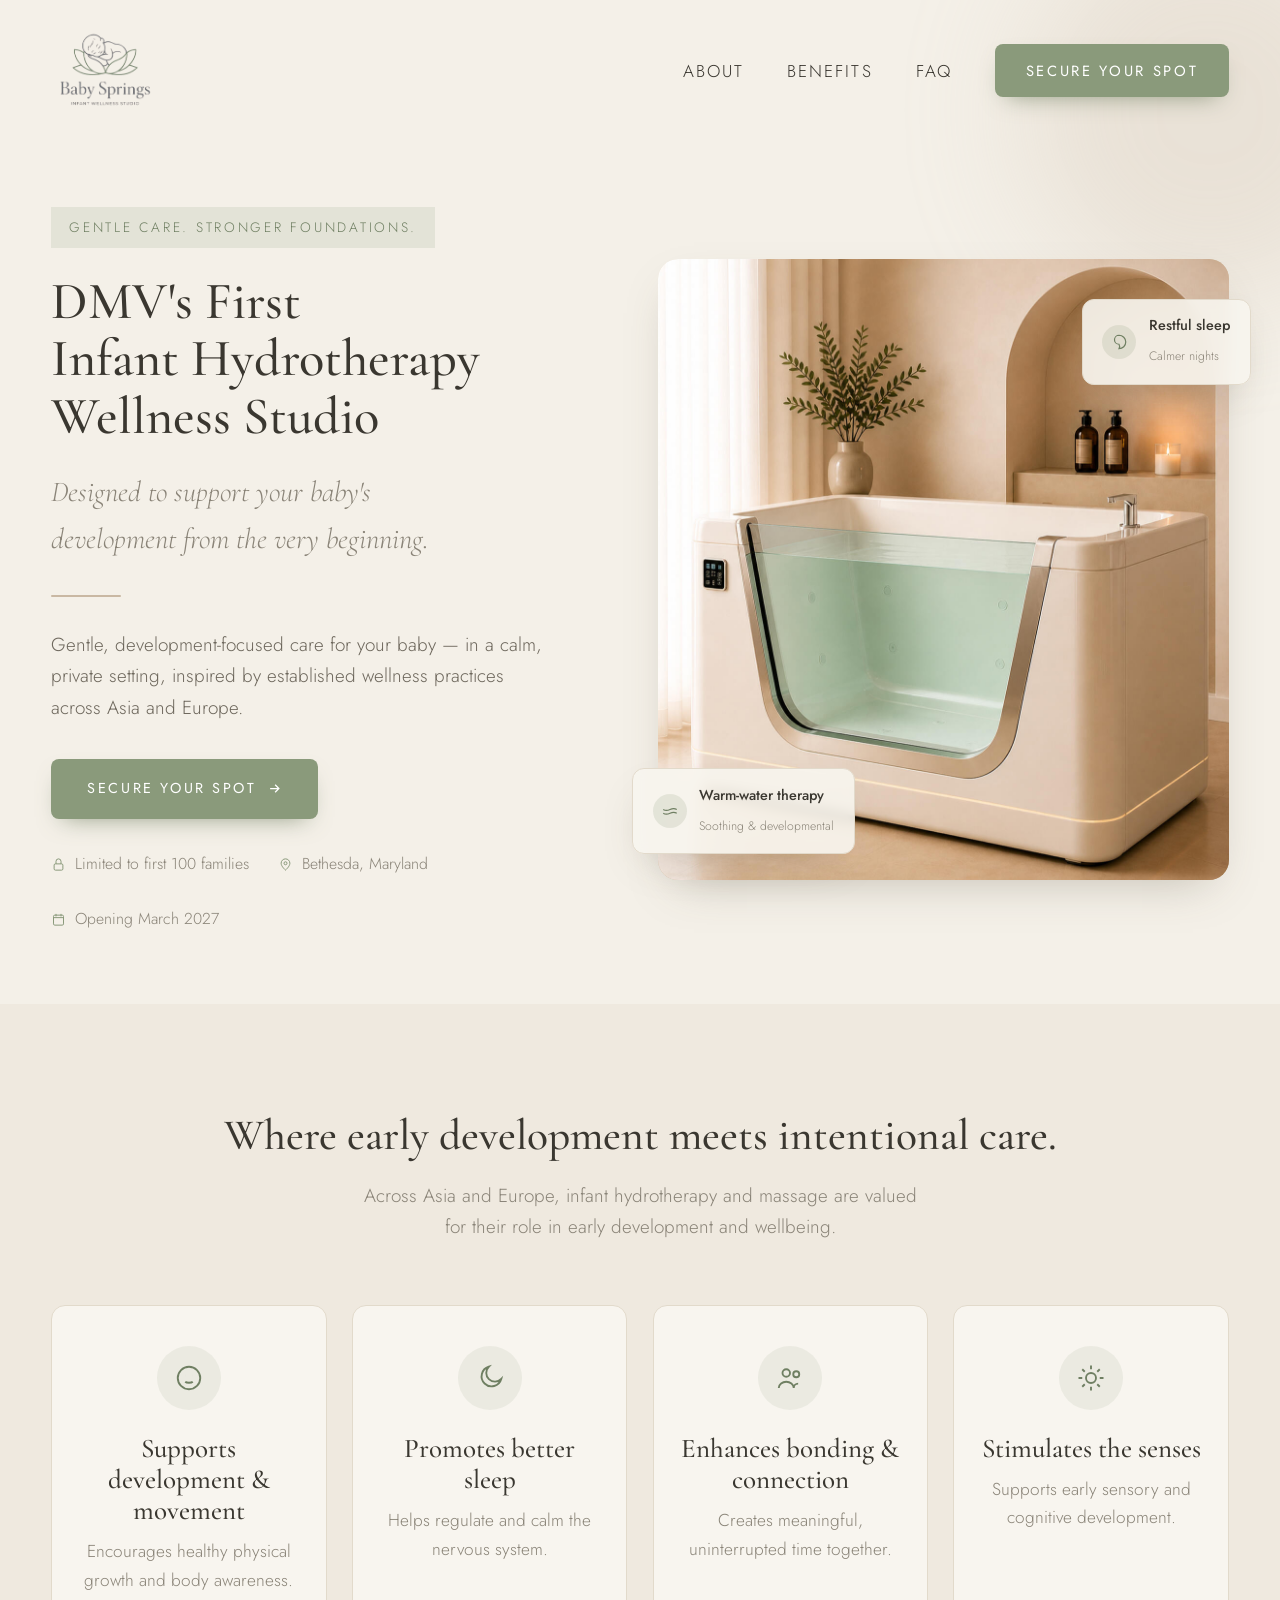
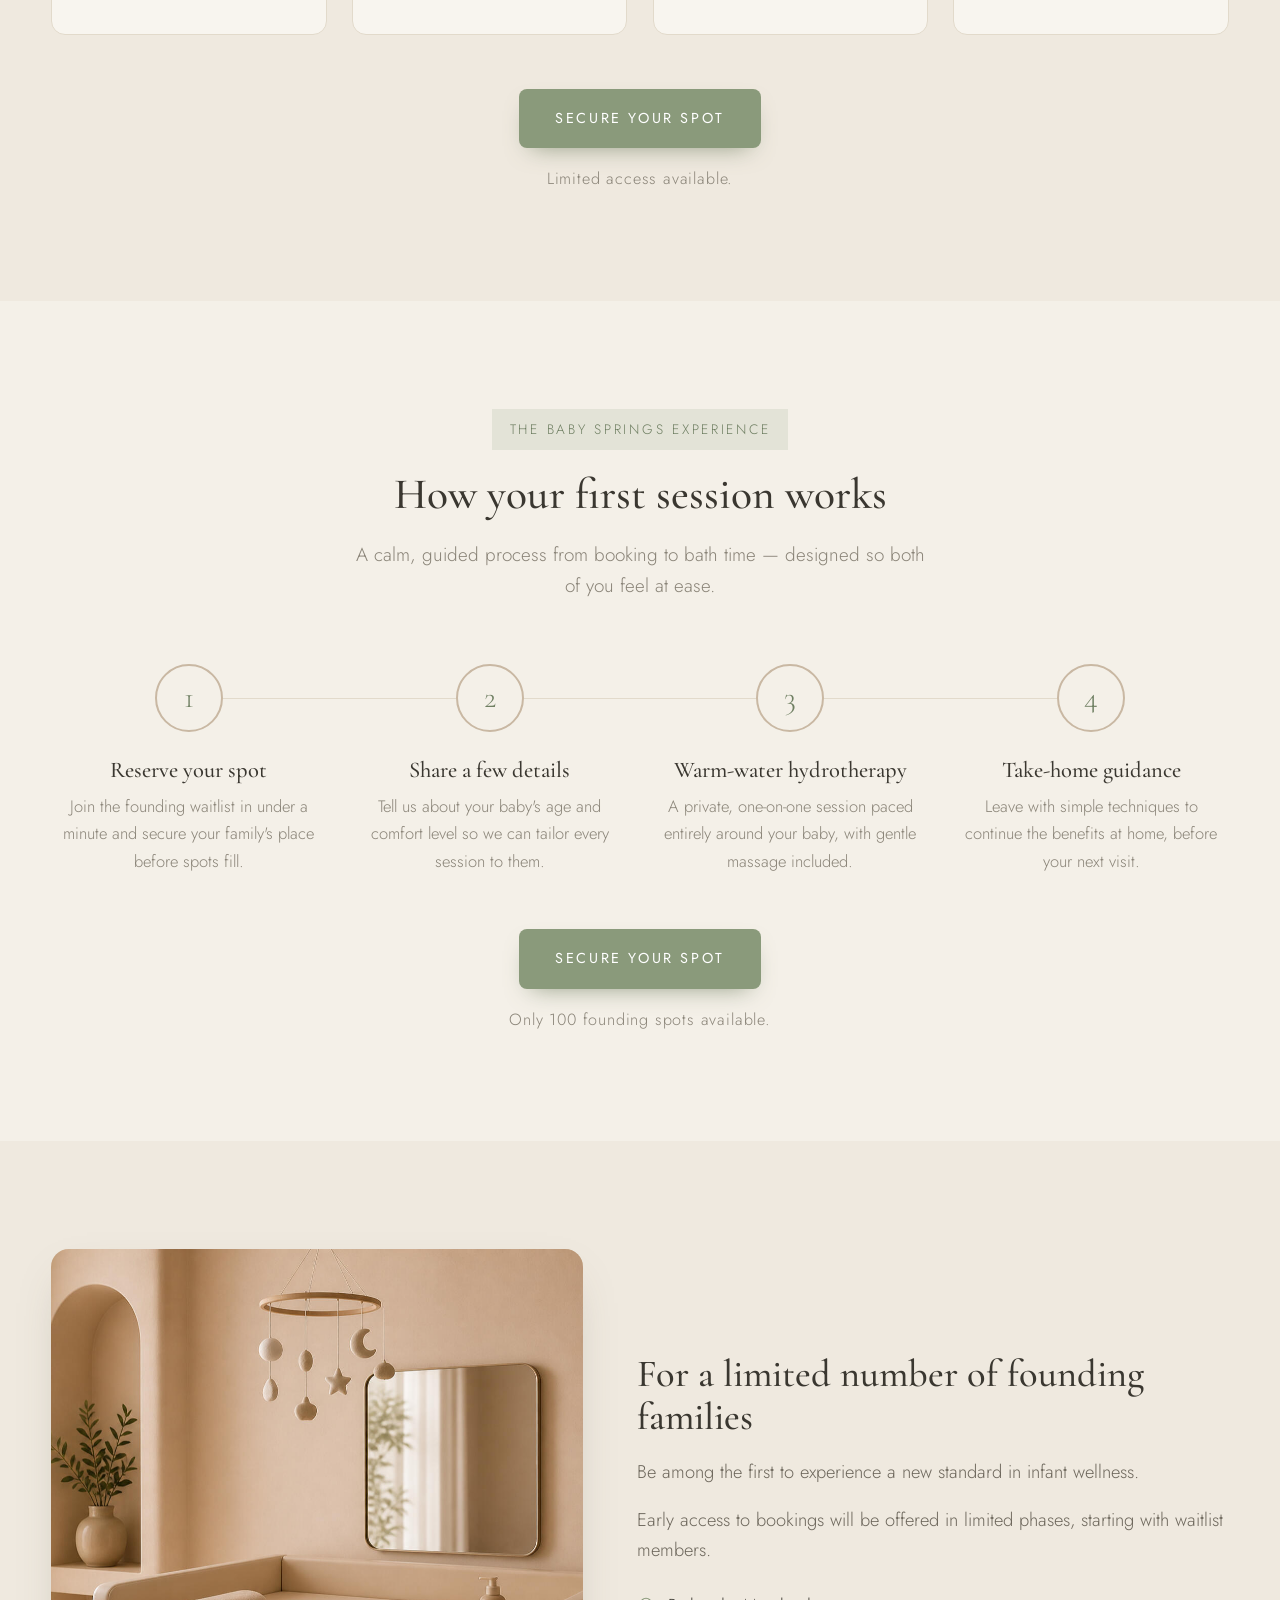
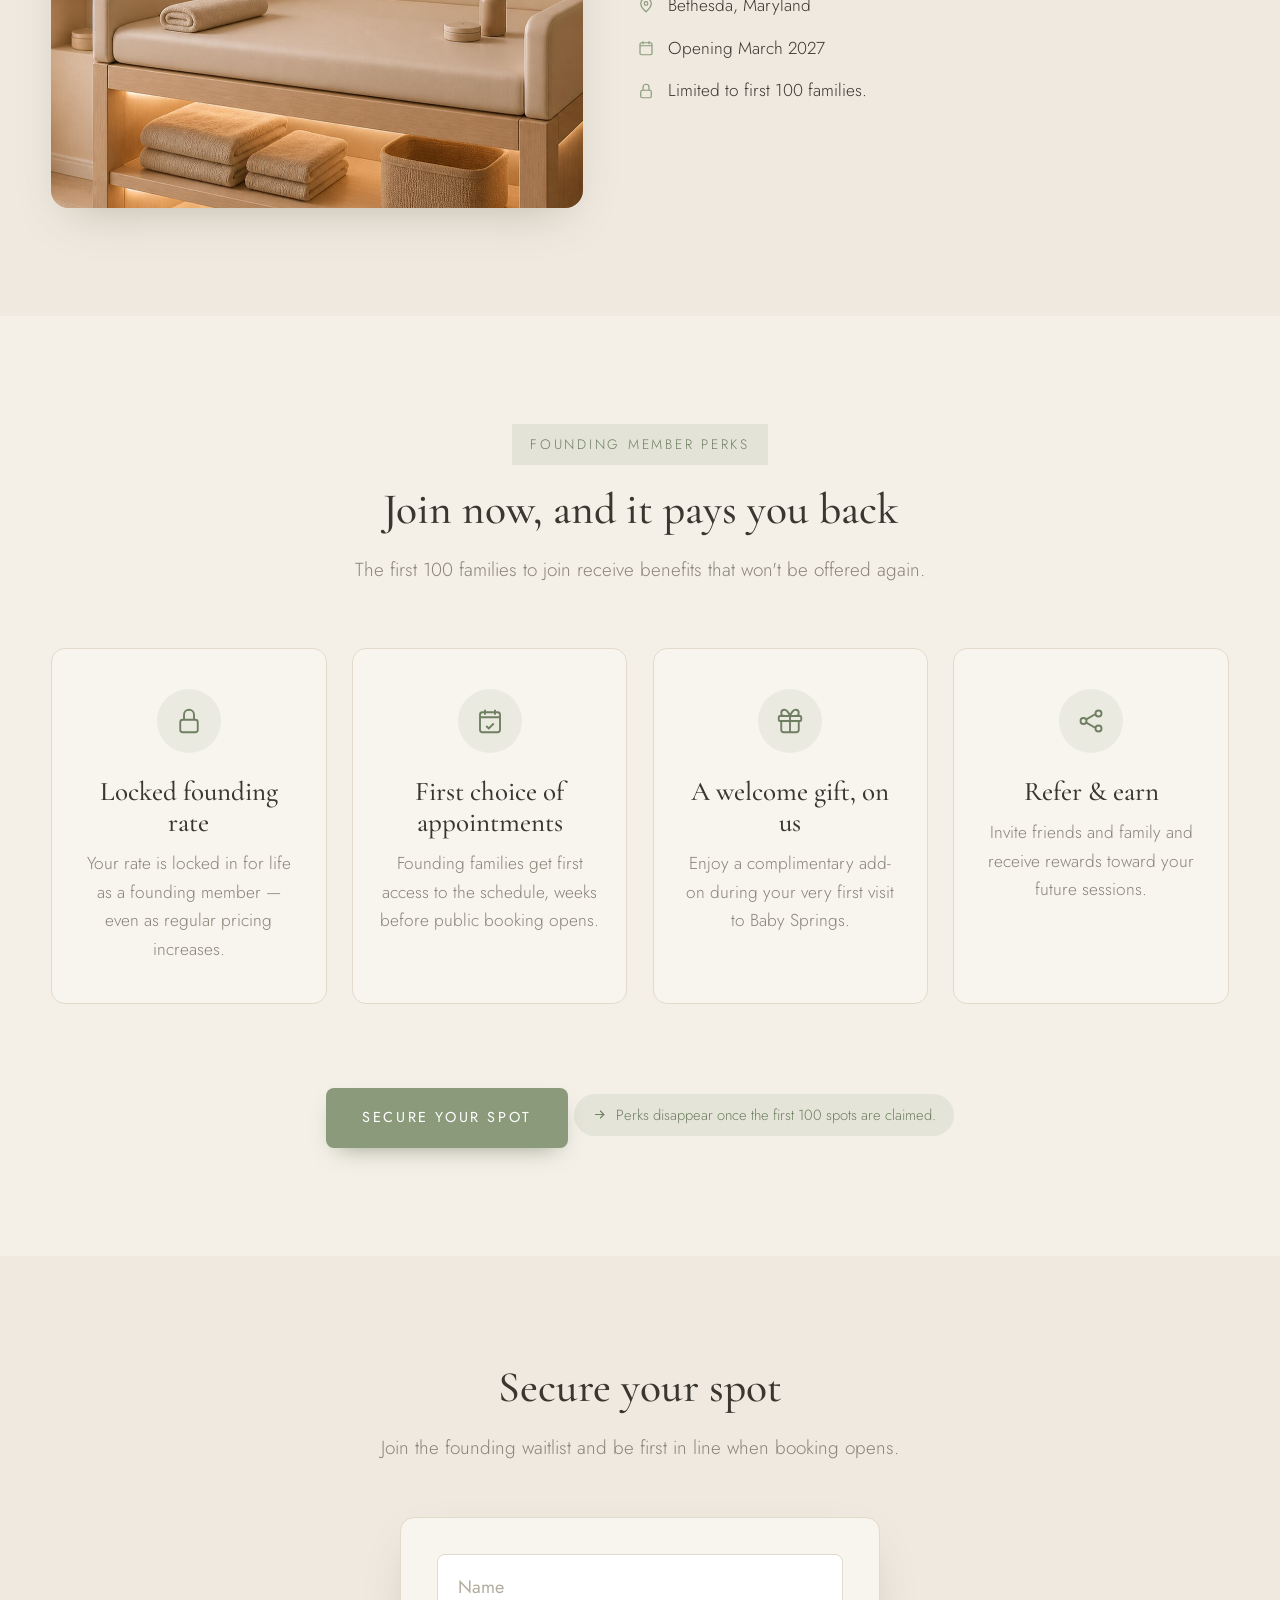
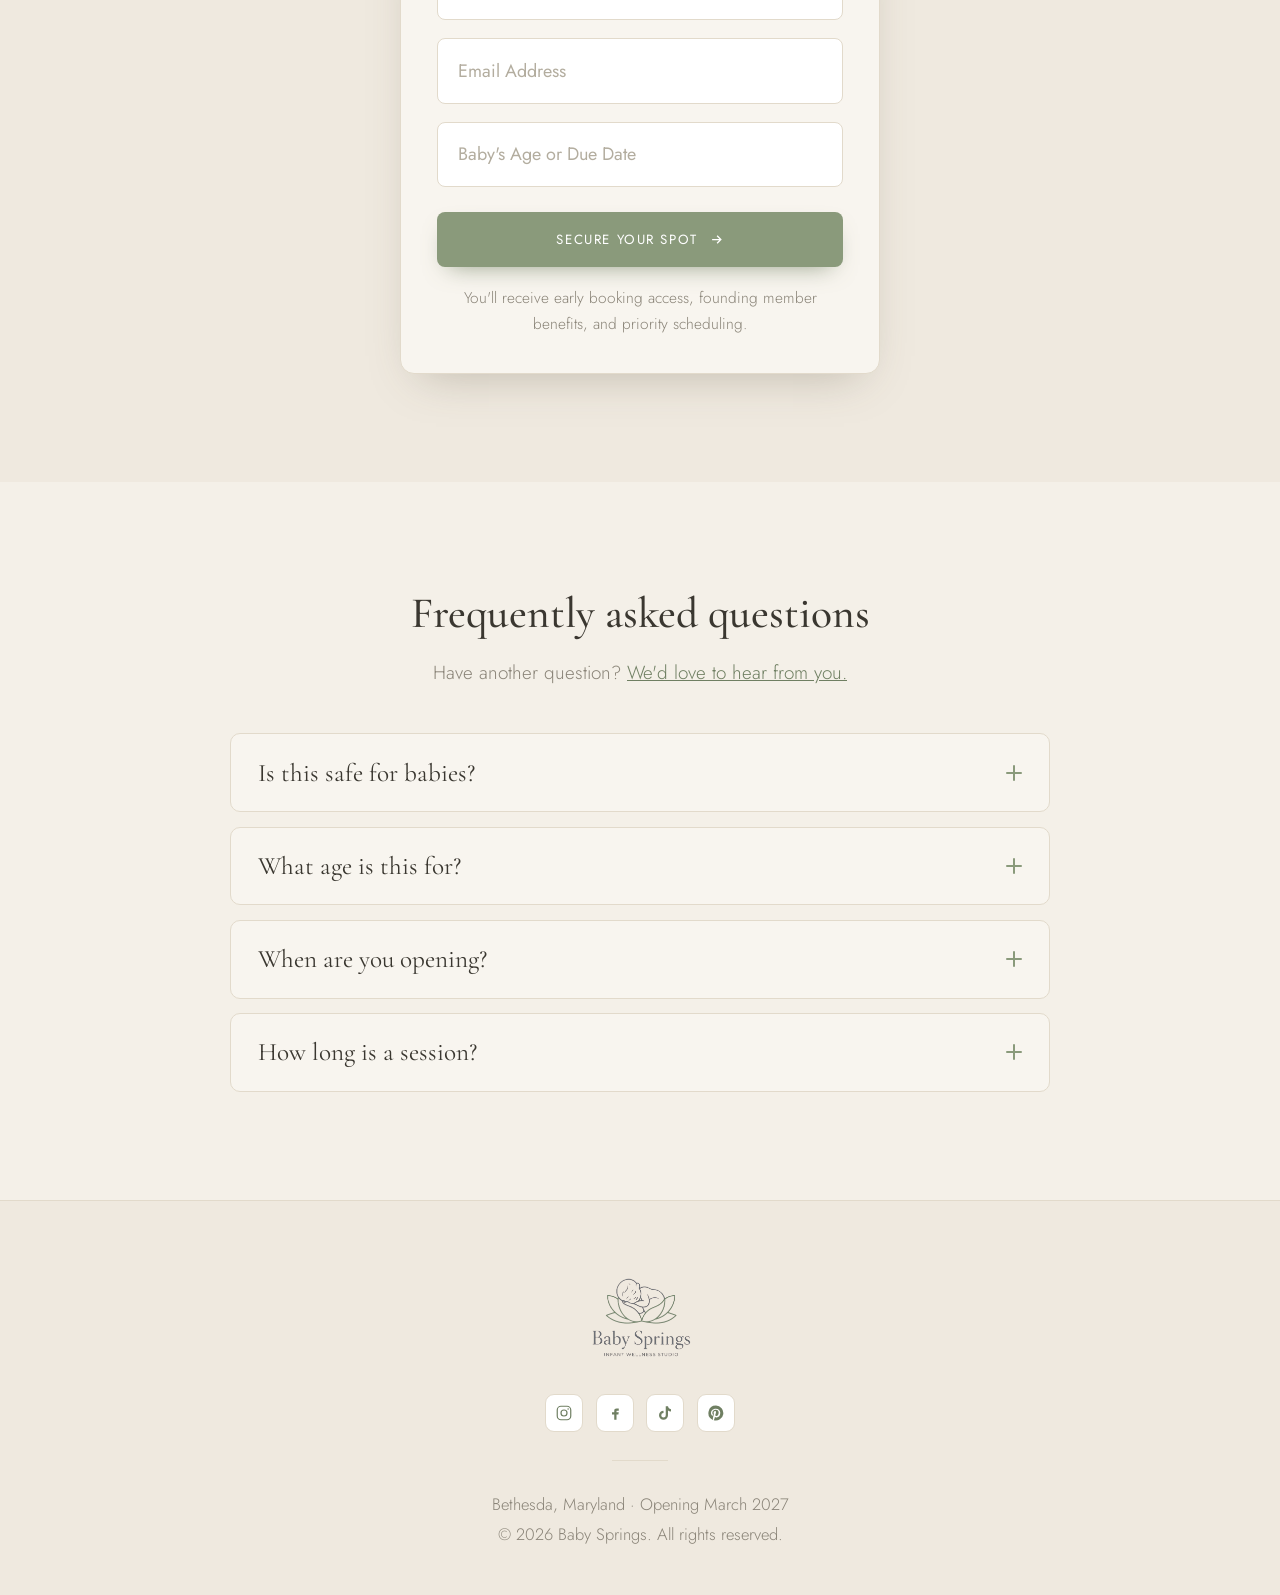
==== index.html @ 214f96bc "Fix mobile hero cards covering the image, shrink heading and sticky nav - Below 900px, the "Warm-wat" ====
<!DOCTYPE html>
<html lang="en">
<head>
  <meta charset="UTF-8" />
  <meta name="viewport" content="width=device-width, initial-scale=1.0" />
  <title>Baby Springs — DMV's First Infant Hydrotherapy Wellness Studio</title>
  <meta name="description" content="Gentle, development-focused care for your baby in a calm, private setting. Infant hydrotherapy & massage in Bethesda, Maryland. Limited to the first 100 families." />

  <link rel="preconnect" href="https://fonts.googleapis.com" />
  <link rel="preconnect" href="https://fonts.gstatic.com" crossorigin />
  <link href="https://fonts.googleapis.com/css2?family=Cormorant+Garamond:ital,wght@0,400;0,500;0,600;1,400;1,500&family=Jost:wght@300;400;500&display=swap" rel="stylesheet" />

  <style>
    :root {
      --cream: #f4f0e8;
      --cream-2: #efe9df;
      --card: #f8f5ef;
      --sage: #8a9a7b;
      --sage-dark: #6f7f62;
      --taupe: #c9b8a3;
      --ink: #3a3730;
      --muted: #8a8478;
      --line: #e2dacb;
      --radius: 14px;
      --shadow: 0 18px 45px -20px rgba(90, 80, 60, .35);
      --ease: cubic-bezier(.22, .61, .36, 1);
    }

    * { margin: 0; padding: 0; box-sizing: border-box; }
    html { scroll-behavior: smooth; font-size: 18px; overflow-x: hidden; width: 100%; }
    body {
      font-family: 'Jost', sans-serif;
      background: var(--cream);
      color: var(--ink);
      line-height: 1.65;
      overflow-x: hidden;
      font-weight: 300;
      font-size: 1.05rem;
    }
    h1, h2, h3, .serif { font-family: 'Cormorant Garamond', serif; font-weight: 500; }
    a { color: inherit; text-decoration: none; }
    img { max-width: 100%; display: block; }
    .wrap { width: min(1180px, 92%); margin: 0 auto; }

    /* ---------- Buttons ---------- */
    .btn {
      display: inline-flex; align-items: center; justify-content: center; gap: .6rem;
      background: var(--sage); color: #fff;
      padding: 1rem 2rem; border: none; border-radius: 8px;
      font-family: 'Jost', sans-serif; font-size: .8rem; font-weight: 400;
      letter-spacing: .18em; text-transform: uppercase; cursor: pointer;
      position: relative; overflow: hidden; isolation: isolate;
      transition: transform .5s var(--ease), box-shadow .5s var(--ease);
      box-shadow: 0 10px 25px -12px rgba(112, 127, 98, .8);
    }
    .btn::after {
      content: ""; position: absolute; inset: 0; z-index: -1;
      background: var(--sage-dark);
      transform: translateY(101%); transition: transform .45s var(--ease);
    }
    .btn:hover { transform: translateY(-3px); box-shadow: 0 20px 35px -14px rgba(112, 127, 98, .9); }
    .btn:hover::after { transform: translateY(0); }
    .btn.ghost { background: transparent; color: var(--sage-dark); box-shadow: none; padding: .6rem 1.4rem; }
    .btn.ghost::after { background: var(--sage); }
    .btn.ghost:hover { color: #fff; }

    /* ---------- Nav ---------- */
    header {
      position: fixed; top: 0; left: 0; right: 0; z-index: 100;
      transition: background .4s var(--ease), box-shadow .4s var(--ease), padding .4s var(--ease);
      padding: 1.6rem 0;
    }
    header.scrolled {
      background: rgba(244, 240, 232, .88);
      backdrop-filter: blur(12px);
      box-shadow: 0 1px 0 var(--line);
      padding: .55rem 0;
    }
    .nav { display: flex; align-items: center; justify-content: space-between; }
    .brand { display: flex; align-items: center; gap: .7rem; }
    .logo-nav { height: 84px; width: auto; transition: transform .4s var(--ease), height .4s var(--ease); }
    header.scrolled .logo-nav { height: 52px; }
    .brand:hover .logo-nav { transform: scale(1.04); }
    .logo-foot { height: 150px; width: auto; margin: 0 auto .8rem; }
    .nav-links { display: flex; align-items: center; gap: 2.4rem; }
    .nav-links a.link { font-size: .95rem; letter-spacing: .12em; text-transform: uppercase; color: var(--ink); position: relative; }
    .nav-links a.link::after {
      content: ""; position: absolute; left: 0; bottom: -6px; height: 1px; width: 0; background: var(--sage);
      transition: width .35s var(--ease);
    }
    .nav-links a.link:hover::after { width: 100%; }
    .nav-links .btn { padding: .8rem 1.7rem; font-size: .82rem; }
    .menu-btn { display: none; background: none; border: none; cursor: pointer; }

    /* ---------- Hero ---------- */
    .hero { padding: 11.5rem 0 4rem; position: relative; overflow: hidden; }
    .hero-grid { display: grid; grid-template-columns: 1fr 1.05fr; gap: 3.5rem; align-items: center; }
    .eyebrow {
      display: inline-block; background: rgba(138, 154, 123, .16); color: var(--sage-dark);
      padding: .5rem 1rem; font-size: .76rem; letter-spacing: .2em; text-transform: uppercase;
    }
    .hero h1 { font-size: clamp(2.2rem, 4.1vw, 3.5rem); line-height: 1.1; margin: 1.4rem 0 1.2rem; }
    .lede-italic { font-family: 'Cormorant Garamond', serif; font-style: italic; font-size: 1.6rem; color: var(--muted); max-width: 30ch; }
    .rule { width: 70px; height: 2px; background: var(--taupe); margin: 1.8rem 0; border-radius: 2px; }
    .hero p.body { max-width: 46ch; color: #6d675c; margin-bottom: 2rem; font-size: 1.05rem; }
    .badges { display: flex; flex-wrap: wrap; gap: 1.6rem; margin-top: 1.8rem; color: var(--muted); font-size: .88rem; }
    .badges span { display: inline-flex; align-items: center; gap: .5rem; }
    .badges svg { width: 15px; height: 15px; color: var(--sage); }

    .hero-media { position: relative; }
    .hero-media .frame {
      border-radius: 20px; overflow: hidden; box-shadow: var(--shadow);
      aspect-ratio: 1202/1308;
      background: linear-gradient(150deg, #e8ddc9 0%, #d8c7ac 45%, #c2a98a 100%);
    }
    .hero-media img { width: 100%; height: 100%; object-fit: cover; transform: scale(1.02); color: transparent; font-size: 0; }
    .float-card {
      position: absolute; background: rgba(248, 245, 239, .9); backdrop-filter: blur(6px);
      border: 1px solid var(--line); border-radius: 12px; padding: .8rem 1.1rem;
      box-shadow: var(--shadow); display: flex; align-items: center; gap: .7rem;
      animation: float 5s ease-in-out infinite;
    }
    .float-card .dot { width: 34px; height: 34px; border-radius: 50%; background: rgba(138,154,123,.18); display: grid; place-items: center; }
    .float-card .dot svg { width: 18px; height: 18px; color: var(--sage-dark); }
    .float-card b { font-family: 'Jost'; font-weight: 500; font-size: .8rem; display: block; }
    .float-card small { color: var(--muted); font-size: .68rem; }
    .fc-1 { bottom: 26px; left: -26px; animation-delay: .2s; }
    .fc-2 { top: 40px; right: -22px; animation-delay: 1.4s; }
    @keyframes float { 0%,100% { transform: translateY(0); } 50% { transform: translateY(-12px); } }

    /* decorative blobs */
    .blob { position: absolute; border-radius: 50%; filter: blur(60px); opacity: .5; z-index: -1; }
    .blob.b1 { width: 380px; height: 380px; background: rgba(201,184,163,.5); top: -80px; right: -120px; }
    .blob.b2 { width: 320px; height: 320px; background: rgba(138,154,123,.28); bottom: -120px; left: -120px; }

    /* ---------- Section shell ---------- */
    section { position: relative; }
    #benefits { overflow: hidden; }
    .band { background: var(--cream-2); }
    .sec-pad { padding: 6rem 0; }
    .center { text-align: center; }
    .sec-title { font-size: clamp(1.9rem, 3.4vw, 2.9rem); line-height: 1.1; }
    .sec-sub { color: var(--muted); max-width: 52ch; margin: 1.1rem auto 0; }

    /* ---------- Benefits ---------- */
    .cards { display: grid; grid-template-columns: repeat(4, 1fr); gap: 1.4rem; margin-top: 3.5rem; }
    .card {
      background: var(--card); border: 1px solid var(--line); border-radius: var(--radius);
      padding: 2.2rem 1.5rem; text-align: center;
      transition: transform .5s var(--ease), box-shadow .5s var(--ease), border-color .5s var(--ease);
    }
    .card:hover { transform: translateY(-10px); box-shadow: var(--shadow); border-color: var(--taupe); }
    .card .ic {
      width: 64px; height: 64px; margin: 0 auto 1.3rem; border-radius: 50%;
      display: grid; place-items: center; background: rgba(138,154,123,.12);
      transition: background .5s var(--ease), transform .5s var(--ease);
    }
    .card:hover .ic { background: var(--sage); transform: rotate(-8deg) scale(1.05); }
    .card .ic svg { width: 30px; height: 30px; color: var(--sage-dark); transition: color .5s var(--ease); }
    .card:hover .ic svg { color: #fff; }
    .card h3 { font-size: 1.5rem; margin-bottom: .6rem; line-height: 1.15; }
    .card p { font-size: .96rem; color: var(--muted); }
    .cta-inline { text-align: center; margin-top: 3rem; }
    .cta-inline small { display: block; margin-top: 1rem; color: var(--muted); font-size: .9rem; letter-spacing: .05em; }

    /* ---------- How It Works ---------- */
    .steps { display: grid; grid-template-columns: repeat(4, 1fr); gap: 1.4rem; margin-top: 3.5rem; position: relative; }
    .steps::before { content: ""; position: absolute; top: 34px; left: 12%; right: 12%; height: 1px; background: var(--line); z-index: 0; }
    .step { position: relative; z-index: 1; text-align: center; padding: 0 .6rem; }
    .step .num {
      width: 68px; height: 68px; margin: 0 auto 1.3rem; border-radius: 50%;
      background: var(--cream); border: 2px solid var(--taupe);
      display: grid; place-items: center; font-family: 'Cormorant Garamond', serif; font-size: 1.7rem; color: var(--sage-dark);
      transition: background .5s var(--ease), border-color .5s var(--ease), transform .5s var(--ease), color .5s var(--ease);
    }
    .step:hover .num { background: var(--sage); border-color: var(--sage); color: #fff; transform: scale(1.08) rotate(-4deg); }
    .step h3 { font-size: 1.25rem; margin-bottom: .5rem; line-height: 1.25; }
    .step p { font-size: .92rem; color: var(--muted); max-width: 26ch; margin: 0 auto; }

    /* ---------- Perks ---------- */
    .perk-note { display: inline-flex; align-items: center; gap: .5rem; background: rgba(138,154,123,.14); color: var(--sage-dark); padding: .5rem 1rem; border-radius: 999px; font-size: .82rem; margin-top: 2rem; }
    .perk-note svg { width: 15px; height: 15px; }

    /* ---------- Waitlist ---------- */
    .wl-grid { display: grid; grid-template-columns: .9fr 1fr; gap: 3rem; align-items: center; }
    .wl-media { border-radius: 18px; overflow: hidden; box-shadow: var(--shadow); aspect-ratio: 1/1.05;
      background: linear-gradient(150deg, #e8ddc9 0%, #d3c1a4 50%, #b89a78 100%); }
    .wl-media img { width: 100%; height: 100%; object-fit: cover; color: transparent; font-size: 0; }
    .wl-copy h2 { font-size: clamp(1.7rem, 3vw, 2.5rem); line-height: 1.12; margin-bottom: 1rem; }
    .wl-copy p { color: #6d675c; font-size: 1.02rem; margin-bottom: 1rem; }
    .facts { list-style: none; margin-top: 1.4rem; display: grid; gap: .8rem; }
    .facts li { display: flex; align-items: center; gap: .7rem; font-size: .96rem; color: var(--ink); }
    .facts svg { width: 18px; height: 18px; color: var(--sage); flex: none; }

    .wl-form-wrap { max-width: 480px; margin: 3rem auto 0; text-align: left; }
    form.wl-form { background: var(--card); border: 1px solid var(--line); border-radius: var(--radius); padding: 2rem; box-shadow: var(--shadow); }
    .field { position: relative; margin-bottom: 1rem; }
    .field input {
      width: 100%; padding: 1.05rem 1.1rem; border: 1px solid var(--line); border-radius: 8px;
      background: #fff; font-family: 'Jost'; font-size: 1rem; color: var(--ink);
      transition: border-color .3s, box-shadow .3s;
    }
    .field input::placeholder { color: #b3ad9f; }
    .field input:focus { outline: none; border-color: var(--sage); box-shadow: 0 0 0 3px rgba(138,154,123,.15); }
    form.wl-form .btn { width: 100%; margin-top: .4rem; font-size: .74rem; letter-spacing: .12em; padding: 1rem 1.2rem; }
    .form-note { font-size: .86rem; color: var(--muted); margin-top: 1rem; text-align: center; }
    .form-error { display: none; font-size: .86rem; color: #b3453a; margin-top: .9rem; text-align: center; }
    .form-error.show { display: block; animation: pop .4s var(--ease); }
    form.wl-form .btn:disabled { opacity: .7; cursor: not-allowed; transform: none; }
    form.wl-form .btn:disabled:hover { transform: none; }
    .success { display: none; text-align: center; padding: 1rem 0; }
    .success.show { display: block; animation: pop .5s var(--ease); }
    .success .check { width: 56px; height: 56px; margin: 0 auto 1rem; border-radius: 50%; background: var(--sage); display: grid; place-items: center; }
    .success .check svg { width: 28px; height: 28px; color: #fff; }
    .success h3 { font-size: 1.6rem; }
    @keyframes pop { from { transform: scale(.85); opacity: 0; } to { transform: scale(1); opacity: 1; } }

    /* ---------- FAQ ---------- */
    .faq-list { max-width: 820px; margin: 2.5rem auto 0; display: grid; gap: .8rem; }
    .faq {
      background: var(--card); border: 1px solid var(--line); border-radius: 10px; overflow: hidden;
      transition: border-color .3s, box-shadow .3s;
    }
    .faq.open { border-color: var(--taupe); box-shadow: var(--shadow); }
    .faq-q {
      width: 100%; text-align: left; background: none; border: none; cursor: pointer;
      padding: 1.3rem 1.5rem; display: flex; align-items: center; justify-content: space-between; gap: 1rem;
      font-family: 'Cormorant Garamond', serif; font-size: 1.4rem; color: var(--ink);
    }
    .faq-q .plus { position: relative; width: 16px; height: 16px; flex: none; }
    .faq-q .plus::before, .faq-q .plus::after {
      content: ""; position: absolute; background: var(--sage); border-radius: 2px;
      top: 50%; left: 50%; transform: translate(-50%, -50%);
      transition: transform .35s var(--ease);
    }
    .faq-q .plus::before { width: 16px; height: 2px; }
    .faq-q .plus::after { width: 2px; height: 16px; }
    .faq.open .plus::after { transform: translate(-50%, -50%) rotate(90deg); opacity: 0; }
    .faq-a { max-height: 0; overflow: hidden; transition: max-height .4s var(--ease); }
    .faq-a p { padding: 0 1.5rem 1.4rem; color: var(--muted); font-size: 1rem; }

    /* ---------- Footer ---------- */
    footer { background: var(--cream-2); border-top: 1px solid var(--line); padding: 4rem 0 2.5rem; }
    .foot { display: flex; flex-direction: column; align-items: center; text-align: center; gap: 1.6rem; }
    .foot .logo-foot { height: 92px; margin: 0; }
    .foot .meta { color: var(--muted); font-size: .92rem; line-height: 1.8; }
    .foot .divider { width: 56px; height: 1px; background: var(--line); }
    .socials { display: flex; gap: .7rem; }
    .socials a {
      width: 38px; height: 38px; border: 1px solid var(--line); border-radius: 9px;
      display: grid; place-items: center; background: #fff; color: var(--sage-dark);
      transition: transform .35s var(--ease), background .35s var(--ease), color .35s var(--ease);
    }
    .socials a:hover { transform: translateY(-4px); background: var(--sage); color: #fff; }
    .socials svg { width: 18px; height: 18px; }

    /* ---------- Reveal animation ---------- */
    .reveal { opacity: 0; transform: translateY(34px); transition: opacity .8s var(--ease), transform .8s var(--ease); }
    .reveal.in { opacity: 1; transform: none; }
    .reveal.d1 { transition-delay: .08s; }
    .reveal.d2 { transition-delay: .16s; }
    .reveal.d3 { transition-delay: .24s; }
    @media (prefers-reduced-motion: reduce) {
      .reveal { opacity: 1; transform: none; }
      .float-card { animation: none; }
      * { scroll-behavior: auto; }
    }

    /* ---------- Responsive ---------- */
    @media (max-width: 900px) {
      .hero-grid, .wl-grid { grid-template-columns: 1fr; }
      .cards, .steps { grid-template-columns: repeat(2, 1fr); }
      .steps::before { display: none; }
      /* Below this width the hero image is too narrow for the floating
         cards to sit on top of it without covering it, so they drop out
         of the image and sit as a plain two-up row underneath instead. */
      .hero-media { order: -1; display: grid; grid-template-columns: 1fr 1fr; gap: .7rem; }
      .hero-media .frame { grid-column: 1 / -1; }
      .float-card { position: static; width: 100%; animation: none; }
    }
    @media (max-width: 620px) {
      .nav-links .link, .nav-links .btn { display: none; }
      .menu-btn { display: block; }
      .cards, .steps { grid-template-columns: 1fr; }
      .logo-nav { height: 60px; }
      .hero { padding-top: 8.5rem; }
      .badges { gap: 1rem; }
    }
    /* mobile menu */
    .mobile-menu {
      position: fixed; inset: 0; z-index: 101; background: rgba(244,240,232,.97); backdrop-filter: blur(10px);
      display: none; flex-direction: column; align-items: center; justify-content: center; gap: 2rem;
    }
    .mobile-menu.open { display: flex; animation: pop .3s var(--ease); }
    .mobile-menu a { font-family: 'Cormorant Garamond', serif; font-size: 2rem; }
    .mobile-menu a.btn { font-family: 'Jost', sans-serif; font-size: .78rem; }
    .mobile-menu .close { position: absolute; top: 1.6rem; right: 6%; background: none; border: none; font-size: 2rem; cursor: pointer; color: var(--ink); }
  </style>
</head>
<body>

  <!-- ===== NAV ===== -->
  <header id="header">
    <div class="wrap nav">
      <a class="brand" href="#top">
        <img class="logo-nav" src="image03.png" alt="Baby Springs — Infant Wellness Studio" />
      </a>
      <nav class="nav-links">
        <a class="link" href="#about">About</a>
        <a class="link" href="#benefits">Benefits</a>
        <a class="link" href="#faq">FAQ</a>
        <a class="btn" href="#waitlist">Secure Your Spot</a>
      </nav>
      <button class="menu-btn" id="menuBtn" aria-label="Open menu">
        <svg width="26" height="26" viewBox="0 0 24 24" fill="none" stroke="#3a3730" stroke-width="1.6"><path d="M4 7h16M4 12h16M4 17h16"/></svg>
      </button>
    </div>
  </header>

  <div class="mobile-menu" id="mobileMenu">
    <button class="close" id="closeMenu" aria-label="Close menu">&times;</button>
    <a href="#about">About</a>
    <a href="#benefits">Benefits</a>
    <a href="#faq">FAQ</a>
    <a class="btn" href="#waitlist">Secure Your Spot</a>
  </div>

  <!-- ===== HERO ===== -->
  <section class="hero" id="top">
    <span class="blob b1"></span>
    <div class="wrap hero-grid">
      <div class="hero-copy">
        <span class="eyebrow reveal">Gentle Care. Stronger Foundations.</span>
        <h1 class="reveal d1">DMV's First<br />Infant Hydrotherapy Wellness Studio</h1>
        <p class="lede-italic reveal d2">Designed to support your baby's development from the very beginning.</p>
        <div class="rule reveal d2"></div>
        <p class="body reveal d2">Gentle, development-focused care for your baby — in a calm, private setting, inspired by established wellness practices across Asia and Europe.</p>
        <div class="reveal d3">
          <a class="btn" href="#waitlist">Secure Your Spot
            <svg width="15" height="15" viewBox="0 0 24 24" fill="none" stroke="currentColor" stroke-width="2"><path d="M5 12h14M13 6l6 6-6 6"/></svg>
          </a>
        </div>
        <div class="badges reveal d3">
          <span><svg viewBox="0 0 24 24" fill="none" stroke="currentColor" stroke-width="1.6"><rect x="5" y="11" width="14" height="10" rx="2"/><path d="M8 11V7a4 4 0 0 1 8 0v4"/></svg>Limited to first 100 families</span>
          <span><svg viewBox="0 0 24 24" fill="none" stroke="currentColor" stroke-width="1.6"><path d="M12 21s-7-6-7-11a7 7 0 0 1 14 0c0 5-7 11-7 11z"/><circle cx="12" cy="10" r="2.4"/></svg>Bethesda, Maryland</span>
          <span><svg viewBox="0 0 24 24" fill="none" stroke="currentColor" stroke-width="1.6"><rect x="4" y="5" width="16" height="16" rx="2"/><path d="M4 9h16M8 3v4M16 3v4"/></svg>Opening March 2027</span>
        </div>
      </div>

      <div class="hero-media reveal d2">
        <div class="frame">
          <img src="image02.jpg" alt="Baby Springs infant hydrotherapy tub in a calm, spa-like studio" />
        </div>
        <div class="float-card fc-1">
          <span class="dot"><svg viewBox="0 0 24 24" fill="none" stroke="currentColor" stroke-width="1.6"><path d="M3 15c3 2 5 2 9 0s6-2 9 0M3 10c3 2 5 2 9 0s6-2 9 0"/></svg></span>
          <span><b>Warm-water therapy</b><small>Soothing &amp; developmental</small></span>
        </div>
        <div class="float-card fc-2">
          <span class="dot"><svg viewBox="0 0 24 24" fill="none" stroke="currentColor" stroke-width="1.6"><path d="M12 3a6 6 0 0 0 0 12 6 6 0 0 1 0 6 9 9 0 0 0 0-18z"/></svg></span>
          <span><b>Restful sleep</b><small>Calmer nights</small></span>
        </div>
      </div>
    </div>
  </section>

  <!-- ===== BENEFITS ===== -->
  <section class="band sec-pad" id="benefits">
    <span class="blob b2"></span>
    <div class="wrap center">
      <h2 class="sec-title reveal">Where early development meets intentional care.</h2>
      <p class="sec-sub reveal d1">Across Asia and Europe, infant hydrotherapy and massage are valued for their role in early development and wellbeing.</p>

      <div class="cards" id="about">
        <div class="card reveal">
          <span class="ic"><svg viewBox="0 0 24 24" fill="none" stroke="currentColor" stroke-width="1.5"><circle cx="12" cy="12" r="9"/><path d="M9 15c1 1 5 1 6 0M9 10h.01M15 10h.01"/></svg></span>
          <h3>Supports development &amp; movement</h3>
          <p>Encourages healthy physical growth and body awareness.</p>
        </div>
        <div class="card reveal d1">
          <span class="ic"><svg viewBox="0 0 24 24" fill="none" stroke="currentColor" stroke-width="1.5"><path d="M21 12.8A8 8 0 1 1 11 3a6 6 0 0 0 10 9.8z"/></svg></span>
          <h3>Promotes better sleep</h3>
          <p>Helps regulate and calm the nervous system.</p>
        </div>
        <div class="card reveal d2">
          <span class="ic"><svg viewBox="0 0 24 24" fill="none" stroke="currentColor" stroke-width="1.5"><circle cx="9" cy="8" r="3"/><circle cx="17" cy="9" r="2.4"/><path d="M3 20c0-3 3-5 6-5s6 2 6 5M15 20c0-2 1.5-3.5 3.5-3.5"/></svg></span>
          <h3>Enhances bonding &amp; connection</h3>
          <p>Creates meaningful, uninterrupted time together.</p>
        </div>
        <div class="card reveal d3">
          <span class="ic"><svg viewBox="0 0 24 24" fill="none" stroke="currentColor" stroke-width="1.5"><circle cx="12" cy="12" r="4"/><path d="M12 2v3M12 19v3M2 12h3M19 12h3M5 5l2 2M17 17l2 2M19 5l-2 2M7 17l-2 2"/></svg></span>
          <h3>Stimulates the senses</h3>
          <p>Supports early sensory and cognitive development.</p>
        </div>
      </div>

      <div class="cta-inline reveal">
        <a class="btn" href="#waitlist">Secure Your Spot</a>
        <small>Limited access available.</small>
      </div>
    </div>
  </section>

  <!-- ===== HOW IT WORKS ===== -->
  <section class="sec-pad" id="how-it-works">
    <div class="wrap center">
      <span class="eyebrow reveal">The Baby Springs Experience</span>
      <h2 class="sec-title reveal d1" style="margin-top:1.2rem;">How your first session works</h2>
      <p class="sec-sub reveal d2">A calm, guided process from booking to bath time — designed so both of you feel at ease.</p>

      <div class="steps">
        <div class="step reveal">
          <span class="num">1</span>
          <h3>Reserve your spot</h3>
          <p>Join the founding waitlist in under a minute and secure your family's place before spots fill.</p>
        </div>
        <div class="step reveal d1">
          <span class="num">2</span>
          <h3>Share a few details</h3>
          <p>Tell us about your baby's age and comfort level so we can tailor every session to them.</p>
        </div>
        <div class="step reveal d2">
          <span class="num">3</span>
          <h3>Warm-water hydrotherapy</h3>
          <p>A private, one-on-one session paced entirely around your baby, with gentle massage included.</p>
        </div>
        <div class="step reveal d3">
          <span class="num">4</span>
          <h3>Take-home guidance</h3>
          <p>Leave with simple techniques to continue the benefits at home, before your next visit.</p>
        </div>
      </div>

      <div class="cta-inline reveal">
        <a class="btn" href="#waitlist">Secure Your Spot</a>
        <small>Only 100 founding spots available.</small>
      </div>
    </div>
  </section>

  <!-- ===== WAITLIST ===== -->
  <section class="band sec-pad" id="founding-families">
    <div class="wrap wl-grid">
      <div class="wl-media reveal">
        <img src="image01.jpg" alt="Serene infant wellness nursery setting" />
      </div>

      <div class="wl-copy reveal d1">
        <h2>For a limited number of founding families</h2>
        <p>Be among the first to experience a new standard in infant wellness.</p>
        <p>Early access to bookings will be offered in limited phases, starting with waitlist members.</p>
        <ul class="facts">
          <li><svg viewBox="0 0 24 24" fill="none" stroke="currentColor" stroke-width="1.6"><path d="M12 21s-7-6-7-11a7 7 0 0 1 14 0c0 5-7 11-7 11z"/><circle cx="12" cy="10" r="2.4"/></svg>Bethesda, Maryland</li>
          <li><svg viewBox="0 0 24 24" fill="none" stroke="currentColor" stroke-width="1.6"><rect x="4" y="5" width="16" height="16" rx="2"/><path d="M4 9h16M8 3v4M16 3v4"/></svg>Opening March 2027</li>
          <li><svg viewBox="0 0 24 24" fill="none" stroke="currentColor" stroke-width="1.6"><rect x="5" y="11" width="14" height="10" rx="2"/><path d="M8 11V7a4 4 0 0 1 8 0v4"/></svg>Limited to first 100 families.</li>
        </ul>
      </div>
    </div>
  </section>

  <!-- ===== FOUNDING MEMBER PERKS ===== -->
  <section class="sec-pad" id="perks">
    <div class="wrap center">
      <span class="eyebrow reveal">Founding Member Perks</span>
      <h2 class="sec-title reveal d1" style="margin-top:1.2rem;">Join now, and it pays you back</h2>
      <p class="sec-sub reveal d2">The first 100 families to join receive benefits that won't be offered again.</p>

      <div class="cards">
        <div class="card reveal">
          <span class="ic"><svg viewBox="0 0 24 24" fill="none" stroke="currentColor" stroke-width="1.5"><rect x="5" y="11" width="14" height="10" rx="2"/><path d="M8 11V7a4 4 0 0 1 8 0v4"/></svg></span>
          <h3>Locked founding rate</h3>
          <p>Your rate is locked in for life as a founding member — even as regular pricing increases.</p>
        </div>
        <div class="card reveal d1">
          <span class="ic"><svg viewBox="0 0 24 24" fill="none" stroke="currentColor" stroke-width="1.5"><rect x="4" y="5" width="16" height="16" rx="2"/><path d="M4 9h16M8 3v4M16 3v4M9 16l2 2 4-4"/></svg></span>
          <h3>First choice of appointments</h3>
          <p>Founding families get first access to the schedule, weeks before public booking opens.</p>
        </div>
        <div class="card reveal d2">
          <span class="ic"><svg viewBox="0 0 24 24" fill="none" stroke="currentColor" stroke-width="1.5"><rect x="3" y="8" width="18" height="4" rx="1"/><path d="M12 8v13M19 12v7a2 2 0 0 1-2 2H7a2 2 0 0 1-2-2v-7"/><path d="M7.5 8a2.5 2.5 0 0 1 0-5C10 3 12 8 12 8M16.5 8a2.5 2.5 0 0 0 0-5C14 3 12 8 12 8"/></svg></span>
          <h3>A welcome gift, on us</h3>
          <p>Enjoy a complimentary add-on during your very first visit to Baby Springs.</p>
        </div>
        <div class="card reveal d3">
          <span class="ic"><svg viewBox="0 0 24 24" fill="none" stroke="currentColor" stroke-width="1.5"><circle cx="6" cy="12" r="2.4"/><circle cx="18" cy="6" r="2.4"/><circle cx="18" cy="18" r="2.4"/><path d="M8.2 10.7l7.5-4.3M8.2 13.3l7.5 4.3"/></svg></span>
          <h3>Refer &amp; earn</h3>
          <p>Invite friends and family and receive rewards toward your future sessions.</p>
        </div>
      </div>

      <div class="cta-inline reveal">
        <a class="btn" href="#waitlist">Secure Your Spot</a>
        <span class="perk-note"><svg viewBox="0 0 24 24" fill="none" stroke="currentColor" stroke-width="1.8"><path d="M5 12h14M13 6l6 6-6 6"/></svg>Perks disappear once the first 100 spots are claimed.</span>
      </div>
    </div>
  </section>

  <!-- ===== WAITLIST FORM ===== -->
  <section class="band sec-pad" id="waitlist">
    <div class="wrap center">
      <h2 class="sec-title reveal">Secure your spot</h2>
      <p class="sec-sub reveal d1">Join the founding waitlist and be first in line when booking opens.</p>

      <div class="wl-form-wrap">
        <form class="wl-form reveal d2" id="waitForm" novalidate>
          <div id="formInner">
            <div class="field"><input type="text" name="name" placeholder="Name" required /></div>
            <div class="field"><input type="email" name="email" placeholder="Email Address" required /></div>
            <div class="field"><input type="text" name="baby" placeholder="Baby's Age or Due Date" /></div>
            <button class="btn" type="submit" id="submitBtn">
              <span class="btn-label">Secure Your Spot</span>
              <svg width="15" height="15" viewBox="0 0 24 24" fill="none" stroke="currentColor" stroke-width="2"><path d="M5 12h14M13 6l6 6-6 6"/></svg>
            </button>
            <p class="form-error" id="formError" role="alert"></p>
            <p class="form-note">You'll receive early booking access, founding member benefits, and priority scheduling.</p>
          </div>
          <div class="success" id="success">
            <div class="check"><svg viewBox="0 0 24 24" fill="none" stroke="currentColor" stroke-width="2.4"><path d="M5 13l4 4L19 7"/></svg></div>
            <h3>You're on the list.</h3>
            <p class="form-note">Welcome, founding family. We'll be in touch with your early access details soon.</p>
          </div>
        </form>
      </div>
    </div>
  </section>

  <!-- ===== FAQ ===== -->
  <section class="sec-pad" id="faq">
    <div class="wrap center">
      <h2 class="sec-title reveal">Frequently asked questions</h2>
      <p class="sec-sub reveal d1">Have another question? <a href="#waitlist" style="color:var(--sage-dark);text-decoration:underline;">We'd love to hear from you.</a></p>

      <div class="faq-list">
        <div class="faq reveal">
          <button class="faq-q">Is this safe for babies? <span class="plus"></span></button>
          <div class="faq-a"><p>Yes. Sessions are gentle, temperature-controlled, and designed specifically for infants using widely established hydrotherapy practices.</p></div>
        </div>
        <div class="faq reveal d1">
          <button class="faq-q">What age is this for? <span class="plus"></span></button>
          <div class="faq-a"><p>Baby Springs sessions are designed for infants approximately 1–12 months old. Massage services are also available for toddlers up to 24 months depending on developmental stage and comfort.</p></div>
        </div>
        <div class="faq reveal d2">
          <button class="faq-q">When are you opening? <span class="plus"></span></button>
          <div class="faq-a"><p>Baby Springs is planned to open in March 2027. Join our waitlist to receive early access, opening updates, and founding member perks.</p></div>
        </div>
        <div class="faq reveal d3">
          <button class="faq-q">How long is a session? <span class="plus"></span></button>
          <div class="faq-a"><p>Most sessions last approximately 30 minutes. A typical session includes gentle stretching, hydrotherapy, a warm rinse-off, infant massage, and a calming facial — all thoughtfully designed in a peaceful private setting.</p></div>
        </div>
      </div>
    </div>
  </section>

  <!-- ===== FOOTER ===== -->
  <footer>
    <div class="wrap foot">
      <a class="brand" href="#top">
        <img class="logo-foot" src="image03.png" alt="Baby Springs — Infant Wellness Studio" />
      </a>
      <div class="socials">
        <a href="#" aria-label="Instagram"><svg viewBox="0 0 24 24" fill="none" stroke="currentColor" stroke-width="1.6"><rect x="3" y="3" width="18" height="18" rx="5"/><circle cx="12" cy="12" r="4"/><circle cx="17.5" cy="6.5" r="1" fill="currentColor" stroke="none"/></svg></a>
        <a href="#" aria-label="Facebook"><svg viewBox="0 0 24 24" fill="currentColor"><path d="M14 9h3V6h-3c-2 0-3 1-3 3v2H8v3h3v7h3v-7h2.5l.5-3H14v-1.5c0-.6.4-1 1-1z"/></svg></a>
        <a href="#" aria-label="TikTok"><svg viewBox="0 0 24 24" fill="currentColor"><path d="M16 3c.3 2 1.7 3.6 4 4v3c-1.5 0-3-.5-4-1.3V15a6 6 0 1 1-6-6v3a3 3 0 1 0 3 3V3h3z"/></svg></a>
        <a href="#" aria-label="Pinterest"><svg viewBox="0 0 24 24" fill="currentColor"><path d="M12 2a10 10 0 0 0-4 19.2c-.1-.8-.2-2 0-2.9l1.2-5s-.3-.6-.3-1.5c0-1.4.8-2.4 1.8-2.4.9 0 1.3.6 1.3 1.5 0 .9-.6 2.2-.9 3.4-.2 1 .5 1.8 1.5 1.8 1.8 0 3-2.3 3-5 0-2-1.4-3.6-3.9-3.6-2.9 0-4.6 2.1-4.6 4.4 0 .9.3 1.5.7 2 .2.2.2.3.1.6l-.2.9c-.1.3-.3.4-.6.2-1.2-.5-1.8-1.9-1.8-3.5 0-2.6 2.2-5.7 6.6-5.7 3.5 0 5.8 2.5 5.8 5.3 0 3.6-2 6.3-4.9 6.3-1 0-1.9-.5-2.2-1.1l-.6 2.4c-.2.8-.7 1.7-1 2.3A10 10 0 1 0 12 2z"/></svg></a>
      </div>
      <div class="divider"></div>
      <div class="meta">
        Bethesda, Maryland · Opening March 2027<br />
        © 2026 Baby Springs. All rights reserved.
      </div>
    </div>
  </footer>

  <script>
    // ============================================================
    // KLAVIYO WAITLIST INTEGRATION — CONFIG
    // ============================================================
    // 1) Set your Klaviyo List ID here (Klaviyo → Lists & Segments →
    //    "Baby Springs Waitlist" → the List ID shown in the list settings).
    const KLAVIYO_LIST_ID = "Um8kBy";

    // 2) Set your Klaviyo Public API Key here (Klaviyo → Settings → API
    //    Keys → "Public API Key" / Site ID — safe to expose in front-end
    //    code, this is not the Private API Key).
    const KLAVIYO_PUBLIC_API_KEY = "Sqxup7";

    // Klaviyo's modern "Client Subscribe Profiles" API. Unlike the legacy
    // manage.kmail-lists.com endpoint, this one returns proper CORS headers
    // for requests from any domain, so the browser can actually read the
    // response and we can tell success from failure. Submitting a profile
    // here with the list relationship below adds it to the "Baby Springs
    // Waitlist" list, which is exactly what triggers the "Baby Springs
    // Waitlist Welcome" flow in Klaviyo (that flow's trigger is: "Someone
    // is added to list: Baby Springs Waitlist"). No extra API call is
    // needed to send the welcome email — Klaviyo fires it automatically
    // once this request succeeds. Note: if the list has double opt-in
    // enabled, Klaviyo sends a confirmation email first and the flow only
    // fires after the recipient confirms.
    const KLAVIYO_SUBSCRIBE_URL = `https://a.klaviyo.com/client/subscriptions/?company_id=${KLAVIYO_PUBLIC_API_KEY}`;

    // Klaviyo versions this API by date. This revision was confirmed
    // working as of July 2026; if Klaviyo ever retires it, bump this to
    // a newer date (see Klaviyo's API changelog/docs).
    const KLAVIYO_API_REVISION = "2026-04-15";

    const header = document.getElementById('header');
    const onScroll = () => header.classList.toggle('scrolled', window.scrollY > 30);
    window.addEventListener('scroll', onScroll, { passive: true });
    onScroll();

    const io = new IntersectionObserver((entries) => {
      entries.forEach(e => { if (e.isIntersecting) { e.target.classList.add('in'); io.unobserve(e.target); } });
    }, { threshold: 0.14 });
    document.querySelectorAll('.reveal').forEach(el => io.observe(el));

    const heroImg = document.querySelector('.hero-media img');
    window.addEventListener('scroll', () => {
      const y = window.scrollY;
      if (y < 700 && heroImg) heroImg.style.transform = `scale(1.02) translateY(${y * 0.05}px)`;
    }, { passive: true });

    document.querySelectorAll('.faq-q').forEach(btn => {
      btn.addEventListener('click', () => {
        const faq = btn.parentElement;
        const ans = btn.nextElementSibling;
        const isOpen = faq.classList.contains('open');
        document.querySelectorAll('.faq').forEach(f => { f.classList.remove('open'); f.querySelector('.faq-a').style.maxHeight = null; });
        if (!isOpen) { faq.classList.add('open'); ans.style.maxHeight = ans.scrollHeight + 'px'; }
      });
    });

    const mm = document.getElementById('mobileMenu');
    document.getElementById('menuBtn').addEventListener('click', () => mm.classList.add('open'));
    document.getElementById('closeMenu').addEventListener('click', () => mm.classList.remove('open'));
    mm.querySelectorAll('a').forEach(a => a.addEventListener('click', () => mm.classList.remove('open')));

    // ============================================================
    // KLAVIYO WAITLIST INTEGRATION — SUBMIT HANDLER
    // ============================================================
    (() => {
      const form = document.getElementById('waitForm');
      const formInner = document.getElementById('formInner');
      const successEl = document.getElementById('success');
      const submitBtn = document.getElementById('submitBtn');
      const btnLabel = submitBtn.querySelector('.btn-label');
      const errorEl = document.getElementById('formError');

      const DEFAULT_LABEL = btnLabel.textContent;
      const EMAIL_RE = /^[^\s@]+@[^\s@]+\.[^\s@]+$/;
      let isSubmitting = false;

      // Looks up a field by trying several likely name/id variants, so this
      // script keeps working even if the HTML field names change later
      // (requirement: auto-map existing fields to Klaviyo properties).
      function findField(candidates) {
        for (const key of candidates) {
          const el = form.querySelector(`[name="${key}"]`) || form.querySelector(`#${key}`);
          if (el) return el;
        }
        return null;
      }

      function setLabel(text) { btnLabel.textContent = text; }

      function showError(message) {
        errorEl.textContent = message;
        errorEl.classList.add('show');
      }

      function clearError() {
        errorEl.textContent = '';
        errorEl.classList.remove('show');
      }

      form.addEventListener('submit', async (e) => {
        e.preventDefault();
        if (isSubmitting) return; // guard against duplicate submissions
        clearError();

        const nameField = findField(['name', 'full_name', 'fullname', 'customer_name']);
        const emailField = findField(['email', 'email_address']);
        const babyField = findField(['baby', 'baby_age', 'due_date', 'dob']);

        const name = nameField ? nameField.value.trim() : '';
        const email = emailField ? emailField.value.trim() : '';
        const babyAge = babyField ? babyField.value.trim() : '';

        // ---- Validation ----
        if (!name) { showError('Please enter your name.'); nameField?.focus(); return; }
        if (!email) { showError('Please enter your email address.'); emailField?.focus(); return; }
        if (!EMAIL_RE.test(email)) { showError('Please enter a valid email address.'); emailField?.focus(); return; }

        isSubmitting = true;
        submitBtn.disabled = true;
        setLabel('Submitting...');

        // Build the JSON:API payload Klaviyo's Client Subscribe Profiles API expects.
        const payload = {
          data: {
            type: 'subscription',
            attributes: {
              profile: {
                data: {
                  type: 'profile',
                  attributes: {
                    email: email,
                    // Custom profile properties go here. name/baby_age map
                    // to this form's fields; add more properties by adding
                    // more keys to this object, e.g. phone_number: phone.
                    properties: {
                      full_name: name,
                      baby_age: babyAge
                    }
                  },
                  // Opts the profile into email marketing consent. If the
                  // list has double opt-in enabled, Klaviyo still requires
                  // the recipient to confirm via email before they're
                  // fully subscribed and the welcome flow fires.
                  subscriptions: {
                    email: { marketing: { consent: 'SUBSCRIBED' } }
                  }
                }
              }
            },
            relationships: {
              list: {
                data: { type: 'list', id: KLAVIYO_LIST_ID } // <-- Klaviyo List ID (set the constant at the top of this script)
              }
            }
          }
        };

        try {
          const response = await fetch(KLAVIYO_SUBSCRIBE_URL, {
            method: 'POST',
            headers: {
              'Content-Type': 'application/json',
              'Accept': 'application/json',
              'revision': KLAVIYO_API_REVISION
            },
            body: JSON.stringify(payload)
          });

          if (!response.ok) {
            // Klaviyo returns a JSON:API error body with a human-readable
            // detail message; surface it in the console for debugging.
            let detail = `Klaviyo responded with status ${response.status}`;
            try {
              const errJson = await response.json();
              if (errJson?.errors?.[0]?.detail) detail = errJson.errors[0].detail;
            } catch { /* success responses (202) have no body to parse */ }
            throw new Error(detail);
          }

          setLabel("You're on the waitlist!");
          form.reset();
          formInner.style.display = 'none';
          successEl.classList.add('show');
        } catch (err) {
          console.error('Klaviyo subscribe failed:', err);
          setLabel('Please try again.');
          showError("Something went wrong — please try again in a moment.");
        } finally {
          isSubmitting = false;
          submitBtn.disabled = false;
          // Restore the default label after a pause, unless the form already
          // moved on to the success panel (formInner is hidden by then).
          setTimeout(() => {
            if (formInner.style.display !== 'none') setLabel(DEFAULT_LABEL);
          }, 2500);
        }
      });
    })();
  </script>
</body>
</html>
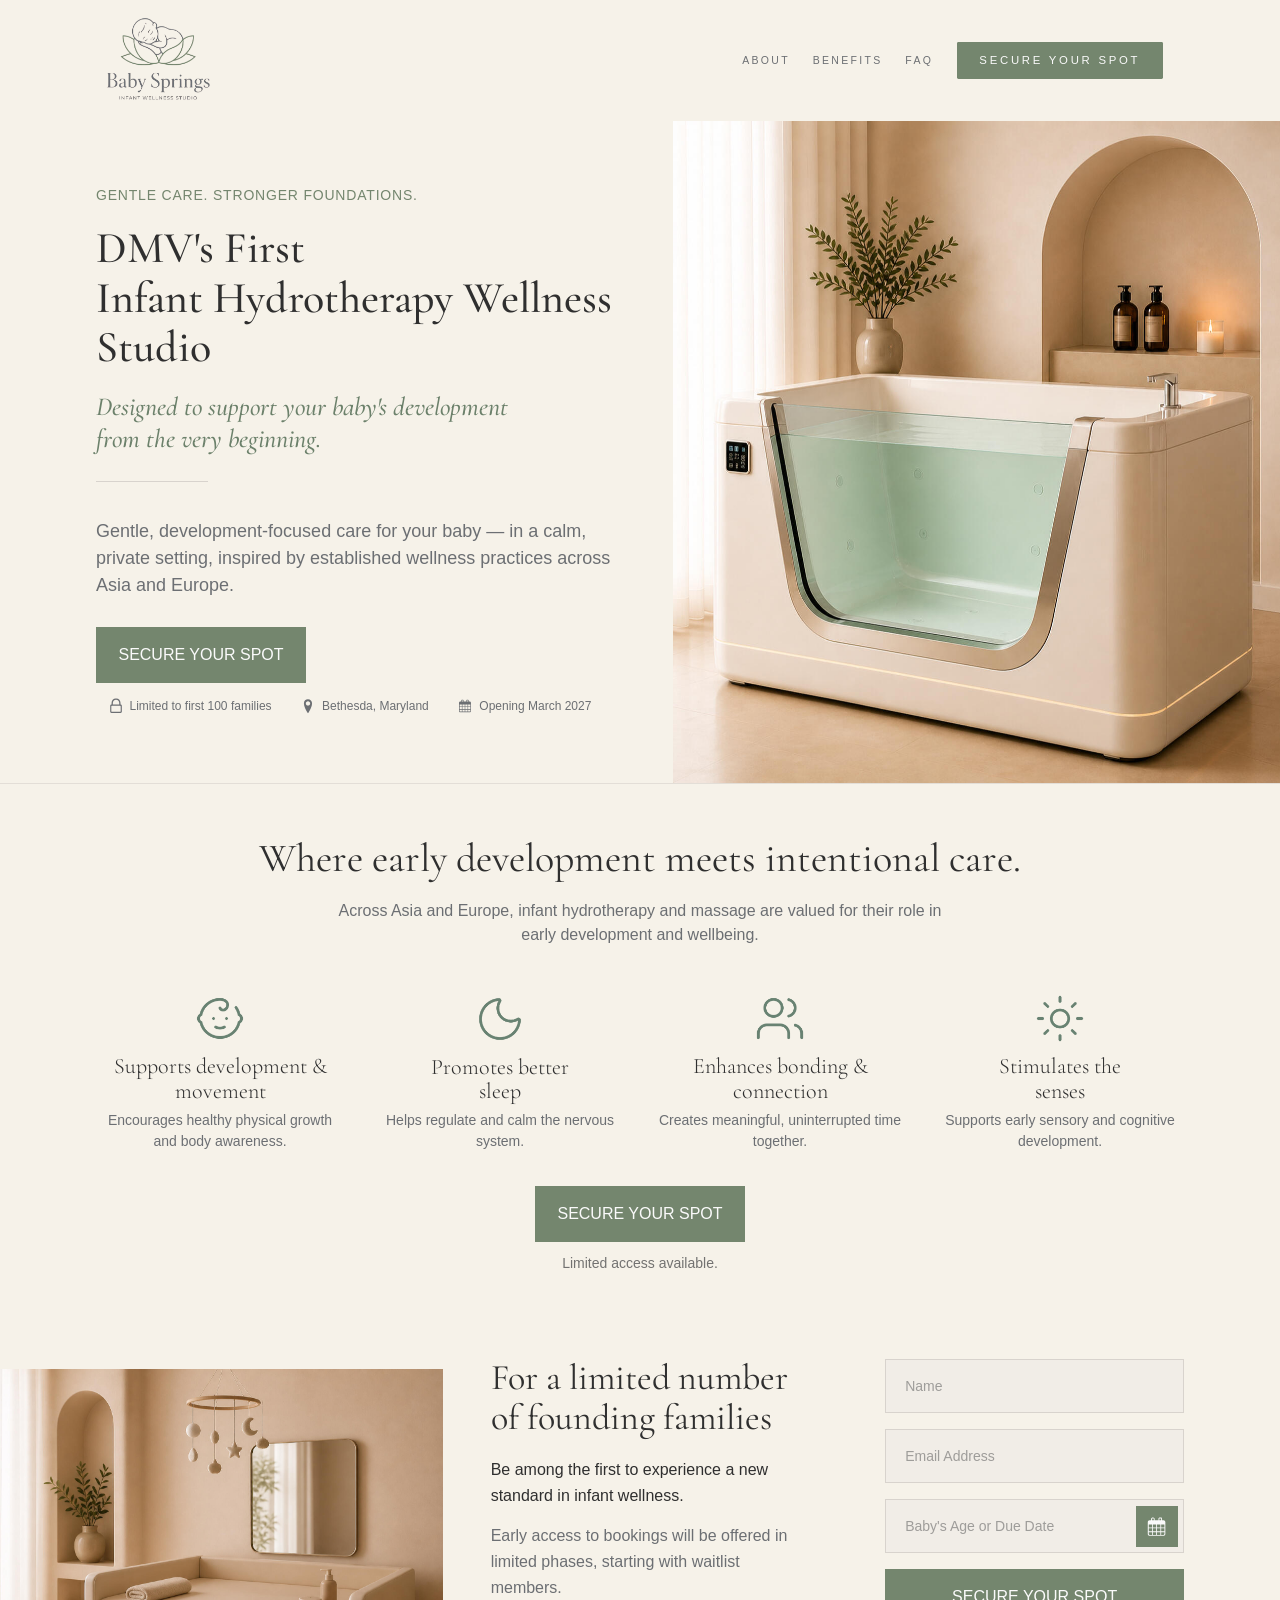
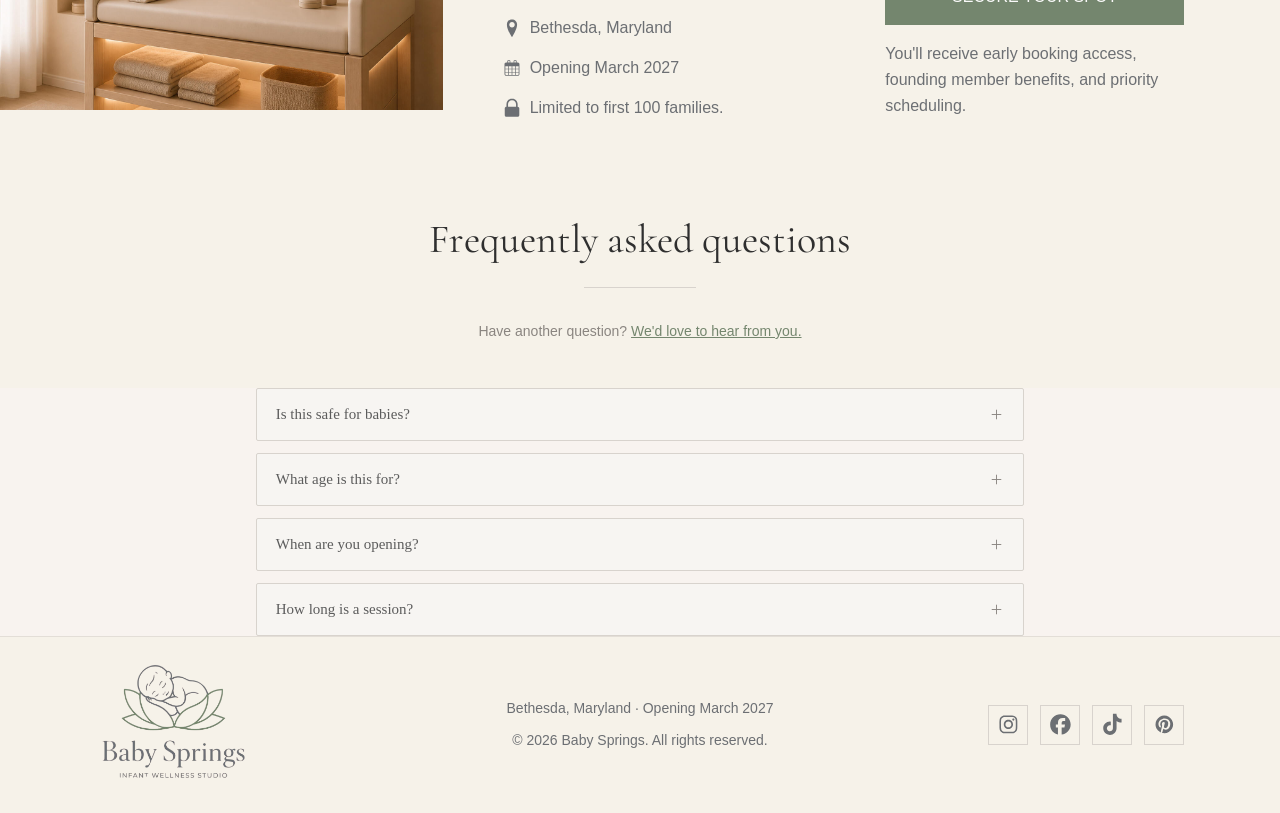
==== commit b52a7450: "new-code" ====
--- a/index.html
+++ b/index.html
@@ -1,775 +1,812 @@
-<!DOCTYPE html>
+<!DOCTYPE HTML>
 <html lang="en">
-<head>
-  <meta charset="UTF-8" />
-  <meta name="viewport" content="width=device-width, initial-scale=1.0" />
-  <title>Baby Springs — DMV's First Infant Hydrotherapy Wellness Studio</title>
-  <meta name="description" content="Gentle, development-focused care for your baby in a calm, private setting. Infant hydrotherapy & massage in Bethesda, Maryland. Limited to the first 100 families." />
-
-  <link rel="preconnect" href="https://fonts.googleapis.com" />
-  <link rel="preconnect" href="https://fonts.gstatic.com" crossorigin />
-  <link href="https://fonts.googleapis.com/css2?family=Cormorant+Garamond:ital,wght@0,400;0,500;0,600;1,400;1,500&family=Jost:wght@300;400;500&display=swap" rel="stylesheet" />
-
-  <style>
-    :root {
-      --cream: #f4f0e8;
-      --cream-2: #efe9df;
-      --card: #f8f5ef;
-      --sage: #8a9a7b;
-      --sage-dark: #6f7f62;
-      --taupe: #c9b8a3;
-      --ink: #3a3730;
-      --muted: #8a8478;
-      --line: #e2dacb;
-      --radius: 14px;
-      --shadow: 0 18px 45px -20px rgba(90, 80, 60, .35);
-      --ease: cubic-bezier(.22, .61, .36, 1);
-    }
-
-    * { margin: 0; padding: 0; box-sizing: border-box; }
-    html { scroll-behavior: smooth; font-size: 18px; overflow-x: hidden; width: 100%; }
-    body {
-      font-family: 'Jost', sans-serif;
-      background: var(--cream);
-      color: var(--ink);
-      line-height: 1.65;
-      overflow-x: hidden;
-      font-weight: 300;
-      font-size: 1.05rem;
-    }
-    h1, h2, h3, .serif { font-family: 'Cormorant Garamond', serif; font-weight: 500; }
-    a { color: inherit; text-decoration: none; }
-    img { max-width: 100%; display: block; }
-    .wrap { width: min(1180px, 92%); margin: 0 auto; }
-
-    /* ---------- Buttons ---------- */
-    .btn {
-      display: inline-flex; align-items: center; justify-content: center; gap: .6rem;
-      background: var(--sage); color: #fff;
-      padding: 1rem 2rem; border: none; border-radius: 8px;
-      font-family: 'Jost', sans-serif; font-size: .8rem; font-weight: 400;
-      letter-spacing: .18em; text-transform: uppercase; cursor: pointer;
-      position: relative; overflow: hidden; isolation: isolate;
-      transition: transform .5s var(--ease), box-shadow .5s var(--ease);
-      box-shadow: 0 10px 25px -12px rgba(112, 127, 98, .8);
-    }
-    .btn::after {
-      content: ""; position: absolute; inset: 0; z-index: -1;
-      background: var(--sage-dark);
-      transform: translateY(101%); transition: transform .45s var(--ease);
-    }
-    .btn:hover { transform: translateY(-3px); box-shadow: 0 20px 35px -14px rgba(112, 127, 98, .9); }
-    .btn:hover::after { transform: translateY(0); }
-    .btn.ghost { background: transparent; color: var(--sage-dark); box-shadow: none; padding: .6rem 1.4rem; }
-    .btn.ghost::after { background: var(--sage); }
-    .btn.ghost:hover { color: #fff; }
-
-    /* ---------- Nav ---------- */
-    header {
-      position: fixed; top: 0; left: 0; right: 0; z-index: 100;
-      transition: background .4s var(--ease), box-shadow .4s var(--ease), padding .4s var(--ease);
-      padding: 1.6rem 0;
-    }
-    header.scrolled {
-      background: rgba(244, 240, 232, .88);
-      backdrop-filter: blur(12px);
-      box-shadow: 0 1px 0 var(--line);
-      padding: .55rem 0;
-    }
-    .nav { display: flex; align-items: center; justify-content: space-between; }
-    .brand { display: flex; align-items: center; gap: .7rem; }
-    .logo-nav { height: 84px; width: auto; transition: transform .4s var(--ease), height .4s var(--ease); }
-    header.scrolled .logo-nav { height: 52px; }
-    .brand:hover .logo-nav { transform: scale(1.04); }
-    .logo-foot { height: 150px; width: auto; margin: 0 auto .8rem; }
-    .nav-links { display: flex; align-items: center; gap: 2.4rem; }
-    .nav-links a.link { font-size: .95rem; letter-spacing: .12em; text-transform: uppercase; color: var(--ink); position: relative; }
-    .nav-links a.link::after {
-      content: ""; position: absolute; left: 0; bottom: -6px; height: 1px; width: 0; background: var(--sage);
-      transition: width .35s var(--ease);
-    }
-    .nav-links a.link:hover::after { width: 100%; }
-    .nav-links .btn { padding: .8rem 1.7rem; font-size: .82rem; }
-    .menu-btn { display: none; background: none; border: none; cursor: pointer; }
-
-    /* ---------- Hero ---------- */
-    .hero { padding: 11.5rem 0 4rem; position: relative; overflow: hidden; }
-    .hero-grid { display: grid; grid-template-columns: 1fr 1.05fr; gap: 3.5rem; align-items: center; }
-    .eyebrow {
-      display: inline-block; background: rgba(138, 154, 123, .16); color: var(--sage-dark);
-      padding: .5rem 1rem; font-size: .76rem; letter-spacing: .2em; text-transform: uppercase;
-    }
-    .hero h1 { font-size: clamp(2.2rem, 4.1vw, 3.5rem); line-height: 1.1; margin: 1.4rem 0 1.2rem; }
-    .lede-italic { font-family: 'Cormorant Garamond', serif; font-style: italic; font-size: 1.6rem; color: var(--muted); max-width: 30ch; }
-    .rule { width: 70px; height: 2px; background: var(--taupe); margin: 1.8rem 0; border-radius: 2px; }
-    .hero p.body { max-width: 46ch; color: #6d675c; margin-bottom: 2rem; font-size: 1.05rem; }
-    .badges { display: flex; flex-wrap: wrap; gap: 1.6rem; margin-top: 1.8rem; color: var(--muted); font-size: .88rem; }
-    .badges span { display: inline-flex; align-items: center; gap: .5rem; }
-    .badges svg { width: 15px; height: 15px; color: var(--sage); }
-
-    .hero-media { position: relative; }
-    .hero-media .frame {
-      border-radius: 20px; overflow: hidden; box-shadow: var(--shadow);
-      aspect-ratio: 1202/1308;
-      background: linear-gradient(150deg, #e8ddc9 0%, #d8c7ac 45%, #c2a98a 100%);
-    }
-    .hero-media img { width: 100%; height: 100%; object-fit: cover; transform: scale(1.02); color: transparent; font-size: 0; }
-    .float-card {
-      position: absolute; background: rgba(248, 245, 239, .9); backdrop-filter: blur(6px);
-      border: 1px solid var(--line); border-radius: 12px; padding: .8rem 1.1rem;
-      box-shadow: var(--shadow); display: flex; align-items: center; gap: .7rem;
-      animation: float 5s ease-in-out infinite;
-    }
-    .float-card .dot { width: 34px; height: 34px; border-radius: 50%; background: rgba(138,154,123,.18); display: grid; place-items: center; }
-    .float-card .dot svg { width: 18px; height: 18px; color: var(--sage-dark); }
-    .float-card b { font-family: 'Jost'; font-weight: 500; font-size: .8rem; display: block; }
-    .float-card small { color: var(--muted); font-size: .68rem; }
-    .fc-1 { bottom: 26px; left: -26px; animation-delay: .2s; }
-    .fc-2 { top: 40px; right: -22px; animation-delay: 1.4s; }
-    @keyframes float { 0%,100% { transform: translateY(0); } 50% { transform: translateY(-12px); } }
-
-    /* decorative blobs */
-    .blob { position: absolute; border-radius: 50%; filter: blur(60px); opacity: .5; z-index: -1; }
-    .blob.b1 { width: 380px; height: 380px; background: rgba(201,184,163,.5); top: -80px; right: -120px; }
-    .blob.b2 { width: 320px; height: 320px; background: rgba(138,154,123,.28); bottom: -120px; left: -120px; }
-
-    /* ---------- Section shell ---------- */
-    section { position: relative; }
-    #benefits { overflow: hidden; }
-    .band { background: var(--cream-2); }
-    .sec-pad { padding: 6rem 0; }
-    .center { text-align: center; }
-    .sec-title { font-size: clamp(1.9rem, 3.4vw, 2.9rem); line-height: 1.1; }
-    .sec-sub { color: var(--muted); max-width: 52ch; margin: 1.1rem auto 0; }
-
-    /* ---------- Benefits ---------- */
-    .cards { display: grid; grid-template-columns: repeat(4, 1fr); gap: 1.4rem; margin-top: 3.5rem; }
-    .card {
-      background: var(--card); border: 1px solid var(--line); border-radius: var(--radius);
-      padding: 2.2rem 1.5rem; text-align: center;
-      transition: transform .5s var(--ease), box-shadow .5s var(--ease), border-color .5s var(--ease);
-    }
-    .card:hover { transform: translateY(-10px); box-shadow: var(--shadow); border-color: var(--taupe); }
-    .card .ic {
-      width: 64px; height: 64px; margin: 0 auto 1.3rem; border-radius: 50%;
-      display: grid; place-items: center; background: rgba(138,154,123,.12);
-      transition: background .5s var(--ease), transform .5s var(--ease);
-    }
-    .card:hover .ic { background: var(--sage); transform: rotate(-8deg) scale(1.05); }
-    .card .ic svg { width: 30px; height: 30px; color: var(--sage-dark); transition: color .5s var(--ease); }
-    .card:hover .ic svg { color: #fff; }
-    .card h3 { font-size: 1.5rem; margin-bottom: .6rem; line-height: 1.15; }
-    .card p { font-size: .96rem; color: var(--muted); }
-    .cta-inline { text-align: center; margin-top: 3rem; }
-    .cta-inline small { display: block; margin-top: 1rem; color: var(--muted); font-size: .9rem; letter-spacing: .05em; }
-
-    /* ---------- How It Works ---------- */
-    .steps { display: grid; grid-template-columns: repeat(4, 1fr); gap: 1.4rem; margin-top: 3.5rem; position: relative; }
-    .steps::before { content: ""; position: absolute; top: 34px; left: 12%; right: 12%; height: 1px; background: var(--line); z-index: 0; }
-    .step { position: relative; z-index: 1; text-align: center; padding: 0 .6rem; }
-    .step .num {
-      width: 68px; height: 68px; margin: 0 auto 1.3rem; border-radius: 50%;
-      background: var(--cream); border: 2px solid var(--taupe);
-      display: grid; place-items: center; font-family: 'Cormorant Garamond', serif; font-size: 1.7rem; color: var(--sage-dark);
-      transition: background .5s var(--ease), border-color .5s var(--ease), transform .5s var(--ease), color .5s var(--ease);
-    }
-    .step:hover .num { background: var(--sage); border-color: var(--sage); color: #fff; transform: scale(1.08) rotate(-4deg); }
-    .step h3 { font-size: 1.25rem; margin-bottom: .5rem; line-height: 1.25; }
-    .step p { font-size: .92rem; color: var(--muted); max-width: 26ch; margin: 0 auto; }
-
-    /* ---------- Perks ---------- */
-    .perk-note { display: inline-flex; align-items: center; gap: .5rem; background: rgba(138,154,123,.14); color: var(--sage-dark); padding: .5rem 1rem; border-radius: 999px; font-size: .82rem; margin-top: 2rem; }
-    .perk-note svg { width: 15px; height: 15px; }
-
-    /* ---------- Waitlist ---------- */
-    .wl-grid { display: grid; grid-template-columns: .9fr 1fr; gap: 3rem; align-items: center; }
-    .wl-media { border-radius: 18px; overflow: hidden; box-shadow: var(--shadow); aspect-ratio: 1/1.05;
-      background: linear-gradient(150deg, #e8ddc9 0%, #d3c1a4 50%, #b89a78 100%); }
-    .wl-media img { width: 100%; height: 100%; object-fit: cover; color: transparent; font-size: 0; }
-    .wl-copy h2 { font-size: clamp(1.7rem, 3vw, 2.5rem); line-height: 1.12; margin-bottom: 1rem; }
-    .wl-copy p { color: #6d675c; font-size: 1.02rem; margin-bottom: 1rem; }
-    .facts { list-style: none; margin-top: 1.4rem; display: grid; gap: .8rem; }
-    .facts li { display: flex; align-items: center; gap: .7rem; font-size: .96rem; color: var(--ink); }
-    .facts svg { width: 18px; height: 18px; color: var(--sage); flex: none; }
-
-    .wl-form-wrap { max-width: 480px; margin: 3rem auto 0; text-align: left; }
-    form.wl-form { background: var(--card); border: 1px solid var(--line); border-radius: var(--radius); padding: 2rem; box-shadow: var(--shadow); }
-    .field { position: relative; margin-bottom: 1rem; }
-    .field input {
-      width: 100%; padding: 1.05rem 1.1rem; border: 1px solid var(--line); border-radius: 8px;
-      background: #fff; font-family: 'Jost'; font-size: 1rem; color: var(--ink);
-      transition: border-color .3s, box-shadow .3s;
-    }
-    .field input::placeholder { color: #b3ad9f; }
-    .field input:focus { outline: none; border-color: var(--sage); box-shadow: 0 0 0 3px rgba(138,154,123,.15); }
-    form.wl-form .btn { width: 100%; margin-top: .4rem; font-size: .74rem; letter-spacing: .12em; padding: 1rem 1.2rem; }
-    .form-note { font-size: .86rem; color: var(--muted); margin-top: 1rem; text-align: center; }
-    .form-error { display: none; font-size: .86rem; color: #b3453a; margin-top: .9rem; text-align: center; }
-    .form-error.show { display: block; animation: pop .4s var(--ease); }
-    form.wl-form .btn:disabled { opacity: .7; cursor: not-allowed; transform: none; }
-    form.wl-form .btn:disabled:hover { transform: none; }
-    .success { display: none; text-align: center; padding: 1rem 0; }
-    .success.show { display: block; animation: pop .5s var(--ease); }
-    .success .check { width: 56px; height: 56px; margin: 0 auto 1rem; border-radius: 50%; background: var(--sage); display: grid; place-items: center; }
-    .success .check svg { width: 28px; height: 28px; color: #fff; }
-    .success h3 { font-size: 1.6rem; }
-    @keyframes pop { from { transform: scale(.85); opacity: 0; } to { transform: scale(1); opacity: 1; } }
-
-    /* ---------- FAQ ---------- */
-    .faq-list { max-width: 820px; margin: 2.5rem auto 0; display: grid; gap: .8rem; }
-    .faq {
-      background: var(--card); border: 1px solid var(--line); border-radius: 10px; overflow: hidden;
-      transition: border-color .3s, box-shadow .3s;
-    }
-    .faq.open { border-color: var(--taupe); box-shadow: var(--shadow); }
-    .faq-q {
-      width: 100%; text-align: left; background: none; border: none; cursor: pointer;
-      padding: 1.3rem 1.5rem; display: flex; align-items: center; justify-content: space-between; gap: 1rem;
-      font-family: 'Cormorant Garamond', serif; font-size: 1.4rem; color: var(--ink);
-    }
-    .faq-q .plus { position: relative; width: 16px; height: 16px; flex: none; }
-    .faq-q .plus::before, .faq-q .plus::after {
-      content: ""; position: absolute; background: var(--sage); border-radius: 2px;
-      top: 50%; left: 50%; transform: translate(-50%, -50%);
-      transition: transform .35s var(--ease);
-    }
-    .faq-q .plus::before { width: 16px; height: 2px; }
-    .faq-q .plus::after { width: 2px; height: 16px; }
-    .faq.open .plus::after { transform: translate(-50%, -50%) rotate(90deg); opacity: 0; }
-    .faq-a { max-height: 0; overflow: hidden; transition: max-height .4s var(--ease); }
-    .faq-a p { padding: 0 1.5rem 1.4rem; color: var(--muted); font-size: 1rem; }
-
-    /* ---------- Footer ---------- */
-    footer { background: var(--cream-2); border-top: 1px solid var(--line); padding: 4rem 0 2.5rem; }
-    .foot { display: flex; flex-direction: column; align-items: center; text-align: center; gap: 1.6rem; }
-    .foot .logo-foot { height: 92px; margin: 0; }
-    .foot .meta { color: var(--muted); font-size: .92rem; line-height: 1.8; }
-    .foot .divider { width: 56px; height: 1px; background: var(--line); }
-    .socials { display: flex; gap: .7rem; }
-    .socials a {
-      width: 38px; height: 38px; border: 1px solid var(--line); border-radius: 9px;
-      display: grid; place-items: center; background: #fff; color: var(--sage-dark);
-      transition: transform .35s var(--ease), background .35s var(--ease), color .35s var(--ease);
-    }
-    .socials a:hover { transform: translateY(-4px); background: var(--sage); color: #fff; }
-    .socials svg { width: 18px; height: 18px; }
-
-    /* ---------- Reveal animation ---------- */
-    .reveal { opacity: 0; transform: translateY(34px); transition: opacity .8s var(--ease), transform .8s var(--ease); }
-    .reveal.in { opacity: 1; transform: none; }
-    .reveal.d1 { transition-delay: .08s; }
-    .reveal.d2 { transition-delay: .16s; }
-    .reveal.d3 { transition-delay: .24s; }
-    @media (prefers-reduced-motion: reduce) {
-      .reveal { opacity: 1; transform: none; }
-      .float-card { animation: none; }
-      * { scroll-behavior: auto; }
-    }
-
-    /* ---------- Responsive ---------- */
-    @media (max-width: 900px) {
-      .hero-grid, .wl-grid { grid-template-columns: 1fr; }
-      .cards, .steps { grid-template-columns: repeat(2, 1fr); }
-      .steps::before { display: none; }
-      /* Below this width the hero image is too narrow for the floating
-         cards to sit on top of it without covering it, so they drop out
-         of the image and sit as a plain two-up row underneath instead. */
-      .hero-media { order: -1; display: grid; grid-template-columns: 1fr 1fr; gap: .7rem; }
-      .hero-media .frame { grid-column: 1 / -1; }
-      .float-card { position: static; width: 100%; animation: none; }
-    }
-    @media (max-width: 620px) {
-      .nav-links .link, .nav-links .btn { display: none; }
-      .menu-btn { display: block; }
-      .cards, .steps { grid-template-columns: 1fr; }
-      .logo-nav { height: 60px; }
-      .hero { padding-top: 8.5rem; }
-      .badges { gap: 1rem; }
-    }
-    /* mobile menu */
-    .mobile-menu {
-      position: fixed; inset: 0; z-index: 101; background: rgba(244,240,232,.97); backdrop-filter: blur(10px);
-      display: none; flex-direction: column; align-items: center; justify-content: center; gap: 2rem;
-    }
-    .mobile-menu.open { display: flex; animation: pop .3s var(--ease); }
-    .mobile-menu a { font-family: 'Cormorant Garamond', serif; font-size: 2rem; }
-    .mobile-menu a.btn { font-family: 'Jost', sans-serif; font-size: .78rem; }
-    .mobile-menu .close { position: absolute; top: 1.6rem; right: 6%; background: none; border: none; font-size: 2rem; cursor: pointer; color: var(--ink); }
-  </style>
-</head>
-<body>
-
-  <!-- ===== NAV ===== -->
-  <header id="header">
-    <div class="wrap nav">
-      <a class="brand" href="#top">
-        <img class="logo-nav" src="image03.png" alt="Baby Springs — Infant Wellness Studio" />
-      </a>
-      <nav class="nav-links">
-        <a class="link" href="#about">About</a>
-        <a class="link" href="#benefits">Benefits</a>
-        <a class="link" href="#faq">FAQ</a>
-        <a class="btn" href="#waitlist">Secure Your Spot</a>
-      </nav>
-      <button class="menu-btn" id="menuBtn" aria-label="Open menu">
-        <svg width="26" height="26" viewBox="0 0 24 24" fill="none" stroke="#3a3730" stroke-width="1.6"><path d="M4 7h16M4 12h16M4 17h16"/></svg>
-      </button>
-    </div>
-  </header>
-
-  <div class="mobile-menu" id="mobileMenu">
-    <button class="close" id="closeMenu" aria-label="Close menu">&times;</button>
-    <a href="#about">About</a>
-    <a href="#benefits">Benefits</a>
-    <a href="#faq">FAQ</a>
-    <a class="btn" href="#waitlist">Secure Your Spot</a>
-  </div>
-
-  <!-- ===== HERO ===== -->
-  <section class="hero" id="top">
-    <span class="blob b1"></span>
-    <div class="wrap hero-grid">
-      <div class="hero-copy">
-        <span class="eyebrow reveal">Gentle Care. Stronger Foundations.</span>
-        <h1 class="reveal d1">DMV's First<br />Infant Hydrotherapy Wellness Studio</h1>
-        <p class="lede-italic reveal d2">Designed to support your baby's development from the very beginning.</p>
-        <div class="rule reveal d2"></div>
-        <p class="body reveal d2">Gentle, development-focused care for your baby — in a calm, private setting, inspired by established wellness practices across Asia and Europe.</p>
-        <div class="reveal d3">
-          <a class="btn" href="#waitlist">Secure Your Spot
-            <svg width="15" height="15" viewBox="0 0 24 24" fill="none" stroke="currentColor" stroke-width="2"><path d="M5 12h14M13 6l6 6-6 6"/></svg>
-          </a>
-        </div>
-        <div class="badges reveal d3">
-          <span><svg viewBox="0 0 24 24" fill="none" stroke="currentColor" stroke-width="1.6"><rect x="5" y="11" width="14" height="10" rx="2"/><path d="M8 11V7a4 4 0 0 1 8 0v4"/></svg>Limited to first 100 families</span>
-          <span><svg viewBox="0 0 24 24" fill="none" stroke="currentColor" stroke-width="1.6"><path d="M12 21s-7-6-7-11a7 7 0 0 1 14 0c0 5-7 11-7 11z"/><circle cx="12" cy="10" r="2.4"/></svg>Bethesda, Maryland</span>
-          <span><svg viewBox="0 0 24 24" fill="none" stroke="currentColor" stroke-width="1.6"><rect x="4" y="5" width="16" height="16" rx="2"/><path d="M4 9h16M8 3v4M16 3v4"/></svg>Opening March 2027</span>
-        </div>
-      </div>
-
-      <div class="hero-media reveal d2">
-        <div class="frame">
-          <img src="image02.jpg" alt="Baby Springs infant hydrotherapy tub in a calm, spa-like studio" />
-        </div>
-        <div class="float-card fc-1">
-          <span class="dot"><svg viewBox="0 0 24 24" fill="none" stroke="currentColor" stroke-width="1.6"><path d="M3 15c3 2 5 2 9 0s6-2 9 0M3 10c3 2 5 2 9 0s6-2 9 0"/></svg></span>
-          <span><b>Warm-water therapy</b><small>Soothing &amp; developmental</small></span>
-        </div>
-        <div class="float-card fc-2">
-          <span class="dot"><svg viewBox="0 0 24 24" fill="none" stroke="currentColor" stroke-width="1.6"><path d="M12 3a6 6 0 0 0 0 12 6 6 0 0 1 0 6 9 9 0 0 0 0-18z"/></svg></span>
-          <span><b>Restful sleep</b><small>Calmer nights</small></span>
-        </div>
-      </div>
-    </div>
-  </section>
-
-  <!-- ===== BENEFITS ===== -->
-  <section class="band sec-pad" id="benefits">
-    <span class="blob b2"></span>
-    <div class="wrap center">
-      <h2 class="sec-title reveal">Where early development meets intentional care.</h2>
-      <p class="sec-sub reveal d1">Across Asia and Europe, infant hydrotherapy and massage are valued for their role in early development and wellbeing.</p>
-
-      <div class="cards" id="about">
-        <div class="card reveal">
-          <span class="ic"><svg viewBox="0 0 24 24" fill="none" stroke="currentColor" stroke-width="1.5"><circle cx="12" cy="12" r="9"/><path d="M9 15c1 1 5 1 6 0M9 10h.01M15 10h.01"/></svg></span>
-          <h3>Supports development &amp; movement</h3>
-          <p>Encourages healthy physical growth and body awareness.</p>
-        </div>
-        <div class="card reveal d1">
-          <span class="ic"><svg viewBox="0 0 24 24" fill="none" stroke="currentColor" stroke-width="1.5"><path d="M21 12.8A8 8 0 1 1 11 3a6 6 0 0 0 10 9.8z"/></svg></span>
-          <h3>Promotes better sleep</h3>
-          <p>Helps regulate and calm the nervous system.</p>
-        </div>
-        <div class="card reveal d2">
-          <span class="ic"><svg viewBox="0 0 24 24" fill="none" stroke="currentColor" stroke-width="1.5"><circle cx="9" cy="8" r="3"/><circle cx="17" cy="9" r="2.4"/><path d="M3 20c0-3 3-5 6-5s6 2 6 5M15 20c0-2 1.5-3.5 3.5-3.5"/></svg></span>
-          <h3>Enhances bonding &amp; connection</h3>
-          <p>Creates meaningful, uninterrupted time together.</p>
-        </div>
-        <div class="card reveal d3">
-          <span class="ic"><svg viewBox="0 0 24 24" fill="none" stroke="currentColor" stroke-width="1.5"><circle cx="12" cy="12" r="4"/><path d="M12 2v3M12 19v3M2 12h3M19 12h3M5 5l2 2M17 17l2 2M19 5l-2 2M7 17l-2 2"/></svg></span>
-          <h3>Stimulates the senses</h3>
-          <p>Supports early sensory and cognitive development.</p>
-        </div>
-      </div>
-
-      <div class="cta-inline reveal">
-        <a class="btn" href="#waitlist">Secure Your Spot</a>
-        <small>Limited access available.</small>
-      </div>
-    </div>
-  </section>
-
-  <!-- ===== HOW IT WORKS ===== -->
-  <section class="sec-pad" id="how-it-works">
-    <div class="wrap center">
-      <span class="eyebrow reveal">The Baby Springs Experience</span>
-      <h2 class="sec-title reveal d1" style="margin-top:1.2rem;">How your first session works</h2>
-      <p class="sec-sub reveal d2">A calm, guided process from booking to bath time — designed so both of you feel at ease.</p>
-
-      <div class="steps">
-        <div class="step reveal">
-          <span class="num">1</span>
-          <h3>Reserve your spot</h3>
-          <p>Join the founding waitlist in under a minute and secure your family's place before spots fill.</p>
-        </div>
-        <div class="step reveal d1">
-          <span class="num">2</span>
-          <h3>Share a few details</h3>
-          <p>Tell us about your baby's age and comfort level so we can tailor every session to them.</p>
-        </div>
-        <div class="step reveal d2">
-          <span class="num">3</span>
-          <h3>Warm-water hydrotherapy</h3>
-          <p>A private, one-on-one session paced entirely around your baby, with gentle massage included.</p>
-        </div>
-        <div class="step reveal d3">
-          <span class="num">4</span>
-          <h3>Take-home guidance</h3>
-          <p>Leave with simple techniques to continue the benefits at home, before your next visit.</p>
-        </div>
-      </div>
-
-      <div class="cta-inline reveal">
-        <a class="btn" href="#waitlist">Secure Your Spot</a>
-        <small>Only 100 founding spots available.</small>
-      </div>
-    </div>
-  </section>
-
-  <!-- ===== WAITLIST ===== -->
-  <section class="band sec-pad" id="founding-families">
-    <div class="wrap wl-grid">
-      <div class="wl-media reveal">
-        <img src="image01.jpg" alt="Serene infant wellness nursery setting" />
-      </div>
-
-      <div class="wl-copy reveal d1">
-        <h2>For a limited number of founding families</h2>
-        <p>Be among the first to experience a new standard in infant wellness.</p>
-        <p>Early access to bookings will be offered in limited phases, starting with waitlist members.</p>
-        <ul class="facts">
-          <li><svg viewBox="0 0 24 24" fill="none" stroke="currentColor" stroke-width="1.6"><path d="M12 21s-7-6-7-11a7 7 0 0 1 14 0c0 5-7 11-7 11z"/><circle cx="12" cy="10" r="2.4"/></svg>Bethesda, Maryland</li>
-          <li><svg viewBox="0 0 24 24" fill="none" stroke="currentColor" stroke-width="1.6"><rect x="4" y="5" width="16" height="16" rx="2"/><path d="M4 9h16M8 3v4M16 3v4"/></svg>Opening March 2027</li>
-          <li><svg viewBox="0 0 24 24" fill="none" stroke="currentColor" stroke-width="1.6"><rect x="5" y="11" width="14" height="10" rx="2"/><path d="M8 11V7a4 4 0 0 1 8 0v4"/></svg>Limited to first 100 families.</li>
-        </ul>
-      </div>
-    </div>
-  </section>
-
-  <!-- ===== FOUNDING MEMBER PERKS ===== -->
-  <section class="sec-pad" id="perks">
-    <div class="wrap center">
-      <span class="eyebrow reveal">Founding Member Perks</span>
-      <h2 class="sec-title reveal d1" style="margin-top:1.2rem;">Join now, and it pays you back</h2>
-      <p class="sec-sub reveal d2">The first 100 families to join receive benefits that won't be offered again.</p>
-
-      <div class="cards">
-        <div class="card reveal">
-          <span class="ic"><svg viewBox="0 0 24 24" fill="none" stroke="currentColor" stroke-width="1.5"><rect x="5" y="11" width="14" height="10" rx="2"/><path d="M8 11V7a4 4 0 0 1 8 0v4"/></svg></span>
-          <h3>Locked founding rate</h3>
-          <p>Your rate is locked in for life as a founding member — even as regular pricing increases.</p>
-        </div>
-        <div class="card reveal d1">
-          <span class="ic"><svg viewBox="0 0 24 24" fill="none" stroke="currentColor" stroke-width="1.5"><rect x="4" y="5" width="16" height="16" rx="2"/><path d="M4 9h16M8 3v4M16 3v4M9 16l2 2 4-4"/></svg></span>
-          <h3>First choice of appointments</h3>
-          <p>Founding families get first access to the schedule, weeks before public booking opens.</p>
-        </div>
-        <div class="card reveal d2">
-          <span class="ic"><svg viewBox="0 0 24 24" fill="none" stroke="currentColor" stroke-width="1.5"><rect x="3" y="8" width="18" height="4" rx="1"/><path d="M12 8v13M19 12v7a2 2 0 0 1-2 2H7a2 2 0 0 1-2-2v-7"/><path d="M7.5 8a2.5 2.5 0 0 1 0-5C10 3 12 8 12 8M16.5 8a2.5 2.5 0 0 0 0-5C14 3 12 8 12 8"/></svg></span>
-          <h3>A welcome gift, on us</h3>
-          <p>Enjoy a complimentary add-on during your very first visit to Baby Springs.</p>
-        </div>
-        <div class="card reveal d3">
-          <span class="ic"><svg viewBox="0 0 24 24" fill="none" stroke="currentColor" stroke-width="1.5"><circle cx="6" cy="12" r="2.4"/><circle cx="18" cy="6" r="2.4"/><circle cx="18" cy="18" r="2.4"/><path d="M8.2 10.7l7.5-4.3M8.2 13.3l7.5 4.3"/></svg></span>
-          <h3>Refer &amp; earn</h3>
-          <p>Invite friends and family and receive rewards toward your future sessions.</p>
-        </div>
-      </div>
-
-      <div class="cta-inline reveal">
-        <a class="btn" href="#waitlist">Secure Your Spot</a>
-        <span class="perk-note"><svg viewBox="0 0 24 24" fill="none" stroke="currentColor" stroke-width="1.8"><path d="M5 12h14M13 6l6 6-6 6"/></svg>Perks disappear once the first 100 spots are claimed.</span>
-      </div>
-    </div>
-  </section>
-
-  <!-- ===== WAITLIST FORM ===== -->
-  <section class="band sec-pad" id="waitlist">
-    <div class="wrap center">
-      <h2 class="sec-title reveal">Secure your spot</h2>
-      <p class="sec-sub reveal d1">Join the founding waitlist and be first in line when booking opens.</p>
-
-      <div class="wl-form-wrap">
-        <form class="wl-form reveal d2" id="waitForm" novalidate>
-          <div id="formInner">
-            <div class="field"><input type="text" name="name" placeholder="Name" required /></div>
-            <div class="field"><input type="email" name="email" placeholder="Email Address" required /></div>
-            <div class="field"><input type="text" name="baby" placeholder="Baby's Age or Due Date" /></div>
-            <button class="btn" type="submit" id="submitBtn">
-              <span class="btn-label">Secure Your Spot</span>
-              <svg width="15" height="15" viewBox="0 0 24 24" fill="none" stroke="currentColor" stroke-width="2"><path d="M5 12h14M13 6l6 6-6 6"/></svg>
-            </button>
-            <p class="form-error" id="formError" role="alert"></p>
-            <p class="form-note">You'll receive early booking access, founding member benefits, and priority scheduling.</p>
-          </div>
-          <div class="success" id="success">
-            <div class="check"><svg viewBox="0 0 24 24" fill="none" stroke="currentColor" stroke-width="2.4"><path d="M5 13l4 4L19 7"/></svg></div>
-            <h3>You're on the list.</h3>
-            <p class="form-note">Welcome, founding family. We'll be in touch with your early access details soon.</p>
-          </div>
-        </form>
-      </div>
-    </div>
-  </section>
-
-  <!-- ===== FAQ ===== -->
-  <section class="sec-pad" id="faq">
-    <div class="wrap center">
-      <h2 class="sec-title reveal">Frequently asked questions</h2>
-      <p class="sec-sub reveal d1">Have another question? <a href="#waitlist" style="color:var(--sage-dark);text-decoration:underline;">We'd love to hear from you.</a></p>
-
-      <div class="faq-list">
-        <div class="faq reveal">
-          <button class="faq-q">Is this safe for babies? <span class="plus"></span></button>
-          <div class="faq-a"><p>Yes. Sessions are gentle, temperature-controlled, and designed specifically for infants using widely established hydrotherapy practices.</p></div>
-        </div>
-        <div class="faq reveal d1">
-          <button class="faq-q">What age is this for? <span class="plus"></span></button>
-          <div class="faq-a"><p>Baby Springs sessions are designed for infants approximately 1–12 months old. Massage services are also available for toddlers up to 24 months depending on developmental stage and comfort.</p></div>
-        </div>
-        <div class="faq reveal d2">
-          <button class="faq-q">When are you opening? <span class="plus"></span></button>
-          <div class="faq-a"><p>Baby Springs is planned to open in March 2027. Join our waitlist to receive early access, opening updates, and founding member perks.</p></div>
-        </div>
-        <div class="faq reveal d3">
-          <button class="faq-q">How long is a session? <span class="plus"></span></button>
-          <div class="faq-a"><p>Most sessions last approximately 30 minutes. A typical session includes gentle stretching, hydrotherapy, a warm rinse-off, infant massage, and a calming facial — all thoughtfully designed in a peaceful private setting.</p></div>
-        </div>
-      </div>
-    </div>
-  </section>
-
-  <!-- ===== FOOTER ===== -->
-  <footer>
-    <div class="wrap foot">
-      <a class="brand" href="#top">
-        <img class="logo-foot" src="image03.png" alt="Baby Springs — Infant Wellness Studio" />
-      </a>
-      <div class="socials">
-        <a href="#" aria-label="Instagram"><svg viewBox="0 0 24 24" fill="none" stroke="currentColor" stroke-width="1.6"><rect x="3" y="3" width="18" height="18" rx="5"/><circle cx="12" cy="12" r="4"/><circle cx="17.5" cy="6.5" r="1" fill="currentColor" stroke="none"/></svg></a>
-        <a href="#" aria-label="Facebook"><svg viewBox="0 0 24 24" fill="currentColor"><path d="M14 9h3V6h-3c-2 0-3 1-3 3v2H8v3h3v7h3v-7h2.5l.5-3H14v-1.5c0-.6.4-1 1-1z"/></svg></a>
-        <a href="#" aria-label="TikTok"><svg viewBox="0 0 24 24" fill="currentColor"><path d="M16 3c.3 2 1.7 3.6 4 4v3c-1.5 0-3-.5-4-1.3V15a6 6 0 1 1-6-6v3a3 3 0 1 0 3 3V3h3z"/></svg></a>
-        <a href="#" aria-label="Pinterest"><svg viewBox="0 0 24 24" fill="currentColor"><path d="M12 2a10 10 0 0 0-4 19.2c-.1-.8-.2-2 0-2.9l1.2-5s-.3-.6-.3-1.5c0-1.4.8-2.4 1.8-2.4.9 0 1.3.6 1.3 1.5 0 .9-.6 2.2-.9 3.4-.2 1 .5 1.8 1.5 1.8 1.8 0 3-2.3 3-5 0-2-1.4-3.6-3.9-3.6-2.9 0-4.6 2.1-4.6 4.4 0 .9.3 1.5.7 2 .2.2.2.3.1.6l-.2.9c-.1.3-.3.4-.6.2-1.2-.5-1.8-1.9-1.8-3.5 0-2.6 2.2-5.7 6.6-5.7 3.5 0 5.8 2.5 5.8 5.3 0 3.6-2 6.3-4.9 6.3-1 0-1.9-.5-2.2-1.1l-.6 2.4c-.2.8-.7 1.7-1 2.3A10 10 0 1 0 12 2z"/></svg></a>
-      </div>
-      <div class="divider"></div>
-      <div class="meta">
-        Bethesda, Maryland · Opening March 2027<br />
-        © 2026 Baby Springs. All rights reserved.
-      </div>
-    </div>
-  </footer>
-
-  <script>
-    // ============================================================
-    // KLAVIYO WAITLIST INTEGRATION — CONFIG
-    // ============================================================
-    // 1) Set your Klaviyo List ID here (Klaviyo → Lists & Segments →
-    //    "Baby Springs Waitlist" → the List ID shown in the list settings).
-    const KLAVIYO_LIST_ID = "Um8kBy";
-
-    // 2) Set your Klaviyo Public API Key here (Klaviyo → Settings → API
-    //    Keys → "Public API Key" / Site ID — safe to expose in front-end
-    //    code, this is not the Private API Key).
-    const KLAVIYO_PUBLIC_API_KEY = "Sqxup7";
-
-    // Klaviyo's modern "Client Subscribe Profiles" API. Unlike the legacy
-    // manage.kmail-lists.com endpoint, this one returns proper CORS headers
-    // for requests from any domain, so the browser can actually read the
-    // response and we can tell success from failure. Submitting a profile
-    // here with the list relationship below adds it to the "Baby Springs
-    // Waitlist" list, which is exactly what triggers the "Baby Springs
-    // Waitlist Welcome" flow in Klaviyo (that flow's trigger is: "Someone
-    // is added to list: Baby Springs Waitlist"). No extra API call is
-    // needed to send the welcome email — Klaviyo fires it automatically
-    // once this request succeeds. Note: if the list has double opt-in
-    // enabled, Klaviyo sends a confirmation email first and the flow only
-    // fires after the recipient confirms.
-    const KLAVIYO_SUBSCRIBE_URL = `https://a.klaviyo.com/client/subscriptions/?company_id=${KLAVIYO_PUBLIC_API_KEY}`;
-
-    // Klaviyo versions this API by date. This revision was confirmed
-    // working as of July 2026; if Klaviyo ever retires it, bump this to
-    // a newer date (see Klaviyo's API changelog/docs).
-    const KLAVIYO_API_REVISION = "2026-04-15";
-
-    const header = document.getElementById('header');
-    const onScroll = () => header.classList.toggle('scrolled', window.scrollY > 30);
-    window.addEventListener('scroll', onScroll, { passive: true });
-    onScroll();
-
-    const io = new IntersectionObserver((entries) => {
-      entries.forEach(e => { if (e.isIntersecting) { e.target.classList.add('in'); io.unobserve(e.target); } });
-    }, { threshold: 0.14 });
-    document.querySelectorAll('.reveal').forEach(el => io.observe(el));
-
-    const heroImg = document.querySelector('.hero-media img');
-    window.addEventListener('scroll', () => {
-      const y = window.scrollY;
-      if (y < 700 && heroImg) heroImg.style.transform = `scale(1.02) translateY(${y * 0.05}px)`;
-    }, { passive: true });
-
-    document.querySelectorAll('.faq-q').forEach(btn => {
-      btn.addEventListener('click', () => {
-        const faq = btn.parentElement;
-        const ans = btn.nextElementSibling;
-        const isOpen = faq.classList.contains('open');
-        document.querySelectorAll('.faq').forEach(f => { f.classList.remove('open'); f.querySelector('.faq-a').style.maxHeight = null; });
-        if (!isOpen) { faq.classList.add('open'); ans.style.maxHeight = ans.scrollHeight + 'px'; }
-      });
-    });
-
-    const mm = document.getElementById('mobileMenu');
-    document.getElementById('menuBtn').addEventListener('click', () => mm.classList.add('open'));
-    document.getElementById('closeMenu').addEventListener('click', () => mm.classList.remove('open'));
-    mm.querySelectorAll('a').forEach(a => a.addEventListener('click', () => mm.classList.remove('open')));
-
-    // ============================================================
-    // KLAVIYO WAITLIST INTEGRATION — SUBMIT HANDLER
-    // ============================================================
-    (() => {
-      const form = document.getElementById('waitForm');
-      const formInner = document.getElementById('formInner');
-      const successEl = document.getElementById('success');
-      const submitBtn = document.getElementById('submitBtn');
-      const btnLabel = submitBtn.querySelector('.btn-label');
-      const errorEl = document.getElementById('formError');
-
-      const DEFAULT_LABEL = btnLabel.textContent;
-      const EMAIL_RE = /^[^\s@]+@[^\s@]+\.[^\s@]+$/;
-      let isSubmitting = false;
-
-      // Looks up a field by trying several likely name/id variants, so this
-      // script keeps working even if the HTML field names change later
-      // (requirement: auto-map existing fields to Klaviyo properties).
-      function findField(candidates) {
-        for (const key of candidates) {
-          const el = form.querySelector(`[name="${key}"]`) || form.querySelector(`#${key}`);
-          if (el) return el;
-        }
-        return null;
-      }
-
-      function setLabel(text) { btnLabel.textContent = text; }
-
-      function showError(message) {
-        errorEl.textContent = message;
-        errorEl.classList.add('show');
-      }
-
-      function clearError() {
-        errorEl.textContent = '';
-        errorEl.classList.remove('show');
-      }
-
-      form.addEventListener('submit', async (e) => {
-        e.preventDefault();
-        if (isSubmitting) return; // guard against duplicate submissions
-        clearError();
-
-        const nameField = findField(['name', 'full_name', 'fullname', 'customer_name']);
-        const emailField = findField(['email', 'email_address']);
-        const babyField = findField(['baby', 'baby_age', 'due_date', 'dob']);
-
-        const name = nameField ? nameField.value.trim() : '';
-        const email = emailField ? emailField.value.trim() : '';
-        const babyAge = babyField ? babyField.value.trim() : '';
-
-        // ---- Validation ----
-        if (!name) { showError('Please enter your name.'); nameField?.focus(); return; }
-        if (!email) { showError('Please enter your email address.'); emailField?.focus(); return; }
-        if (!EMAIL_RE.test(email)) { showError('Please enter a valid email address.'); emailField?.focus(); return; }
-
-        isSubmitting = true;
-        submitBtn.disabled = true;
-        setLabel('Submitting...');
-
-        // Build the JSON:API payload Klaviyo's Client Subscribe Profiles API expects.
-        const payload = {
-          data: {
-            type: 'subscription',
-            attributes: {
-              profile: {
-                data: {
-                  type: 'profile',
-                  attributes: {
-                    email: email,
-                    // Custom profile properties go here. name/baby_age map
-                    // to this form's fields; add more properties by adding
-                    // more keys to this object, e.g. phone_number: phone.
-                    properties: {
-                      full_name: name,
-                      baby_age: babyAge
-                    }
-                  },
-                  // Opts the profile into email marketing consent. If the
-                  // list has double opt-in enabled, Klaviyo still requires
-                  // the recipient to confirm via email before they're
-                  // fully subscribed and the welcome flow fires.
-                  subscriptions: {
-                    email: { marketing: { consent: 'SUBSCRIBED' } }
-                  }
-                }
-              }
-            },
-            relationships: {
-              list: {
-                data: { type: 'list', id: KLAVIYO_LIST_ID } // <-- Klaviyo List ID (set the constant at the top of this script)
-              }
-            }
-          }
-        };
-
-        try {
-          const response = await fetch(KLAVIYO_SUBSCRIBE_URL, {
-            method: 'POST',
-            headers: {
-              'Content-Type': 'application/json',
-              'Accept': 'application/json',
-              'revision': KLAVIYO_API_REVISION
-            },
-            body: JSON.stringify(payload)
-          });
-
-          if (!response.ok) {
-            // Klaviyo returns a JSON:API error body with a human-readable
-            // detail message; surface it in the console for debugging.
-            let detail = `Klaviyo responded with status ${response.status}`;
-            try {
-              const errJson = await response.json();
-              if (errJson?.errors?.[0]?.detail) detail = errJson.errors[0].detail;
-            } catch { /* success responses (202) have no body to parse */ }
-            throw new Error(detail);
-          }
-
-          setLabel("You're on the waitlist!");
-          form.reset();
-          formInner.style.display = 'none';
-          successEl.classList.add('show');
-        } catch (err) {
-          console.error('Klaviyo subscribe failed:', err);
-          setLabel('Please try again.');
-          showError("Something went wrong — please try again in a moment.");
-        } finally {
-          isSubmitting = false;
-          submitBtn.disabled = false;
-          // Restore the default label after a pause, unless the form already
-          // moved on to the success panel (formInner is hidden by then).
-          setTimeout(() => {
-            if (formInner.style.display !== 'none') setLabel(DEFAULT_LABEL);
-          }, 2500);
-        }
-      });
-    })();
-  </script>
-</body>
-</html>
+	<head>
+		<title>Baby Springs — DMV&#039;s First Infant Hydrotherapy Wellness Studio</title>
+		<meta charset="utf-8" />
+		<meta name="viewport" content="width=device-width,initial-scale=1" />
+		<meta name="color-scheme" content="light only" />
+		<meta name="description" content="Gentle, development-focused infant hydrotherapy and wellness in Bethesda, Maryland. Join the founding waitlist. Opening March 2027." />
+		<link rel="icon" type="image/png" href="assets/images/favicon.png" />
+		<link rel="apple-touch-icon" href="assets/images/apple-touch-icon.png" />
+		<link href="https://fonts.googleapis.com/css2?display=swap&family=Cormorant+Garamond:ital,wght@0,300;0,400;0,500;1,300;1,400;1,500" rel="stylesheet" type="text/css" />
+		<link rel="stylesheet" href="assets/main.css" />
+		<noscript><link rel="stylesheet" href="assets/noscript.css" /></noscript>
+		<!-- qweoqwupeoiqwuewqe --><script type="text/javascript">
+		(function(c,l,a,r,i,t,y){
+		c[a]=c[a]||function(){(c[a].q=c[a].q||[]).push(arguments)};
+		t=l.createElement(r);t.async=1;t.src="https://www.clarity.ms/tag/"+i;
+		y=l.getElementsByTagName(r)[0];y.parentNode.insertBefore(t,y);
+		})(window, document, "clarity", "script", "wqiiqhjcs1");
+		</script><!-- mnbnbxmbzxmncbzxc -->
+		<!-- qweoqwupeoiqwuewqe --><!-- Google Tag Manager -->
+		<script>(function(w,d,s,l,i){w[l]=w[l]||[];w[l].push({'gtm.start':
+		new Date().getTime(),event:'gtm.js'});var f=d.getElementsByTagName(s)[0],
+		j=d.createElement(s),dl=l!='dataLayer'?'&l='+l:'';j.async=true;j.src=
+		'https://www.googletagmanager.com/gtm.js?id='+i+dl;f.parentNode.insertBefore(j,f);
+		})(window,document,'script','dataLayer','GTM-PTFVF8CM');</script>
+		<!-- End Google Tag Manager --><!-- mnbnbxmbzxmncbzxc -->
+		<!-- qweoqwupeoiqwuewqe --><!-- Google Tag Manager -->
+		<script>(function(w,d,s,l,i){w[l]=w[l]||[];w[l].push({'gtm.start':
+		new Date().getTime(),event:'gtm.js'});var f=d.getElementsByTagName(s)[0],
+		j=d.createElement(s),dl=l!='dataLayer'?'&l='+l:'';j.async=true;j.src=
+		'https://www.googletagmanager.com/gtm.js?id='+i+dl;f.parentNode.insertBefore(j,f);
+		})(window,document,'script','dataLayer','GTM-PTFVF8CM');</script>
+		<!-- End Google Tag Manager --><!-- mnbnbxmbzxmncbzxc -->
+	</head>
+	<body class="is-loading">
+		<!-- qweoqwupeoiqwuewqe --><!-- Google Tag Manager (noscript) -->
+		<noscript><iframe src="https://www.googletagmanager.com/ns.html?id=GTM-PTFVF8CM"
+		height="0" width="0" style="display:none;visibility:hidden"></iframe></noscript>
+		<!-- End Google Tag Manager (noscript) --><!-- mnbnbxmbzxmncbzxc -->
+		<!-- qweoqwupeoiqwuewqe --><!-- Google Tag Manager (noscript) -->
+		<noscript><iframe src="https://www.googletagmanager.com/ns.html?id=GTM-PTFVF8CM"
+		height="0" width="0" style="display:none;visibility:hidden"></iframe></noscript>
+		<!-- End Google Tag Manager (noscript) --><!-- mnbnbxmbzxmncbzxc -->
+		<div class="site-wrapper">
+			<div class="site-main" role="main">
+				<div class="inner">
+					<section id="home-section">
+						<div id="container02" class="container-component instance-2 columns full screen">
+							<div class="wrapper">
+								<div class="inner">
+									<div>
+										<div id="image03" class="image-component instance-3">
+											<a onclick="_scrollToTop();" tabindex="0" class="frame"><img src="assets/images/image03.png" alt="" /></a>
+										</div>
+									</div>
+									<div>
+										<div id="embed02" class="embed-component instance-2">
+											<!-- qweoqwupeoiqwuewqe --><!-- Baby Springs — Nav Menu (sn-nav template, Carrd-safe) -->
+											<link rel="preconnect" href="https://fonts.googleapis.com" />
+											<link rel="preconnect" href="https://fonts.gstatic.com" crossorigin />
+											
+											<style>
+											:root {
+											--mbm-main-font: Arial, sans-serif;
+											--mbm-font-size-base: 14px;
+											--primary-color: #f7f5f2;
+											--secondary-color: #2f2f2f;
+											--muted-color: #6C6F73;
+											--link-hover: #74866E;
+											--button-bg: #74866E;
+											--button-bg-hover: #5f7e6e;
+											--button-text: #fafafa;
+											--button-radius: 0.125em;
+											--border-color: #d8d3cd;
+											}
+											
+											.sn-nav *,
+											.sn-nav *::before,
+											.sn-nav *::after {
+											box-sizing: border-box;
+											margin: 0;
+											padding: 0;
+											}
+											
+											.sn-nav {
+											background: transparent;
+											padding: 0 1.5em;
+											display: flex;
+											align-items: center;
+											justify-content: flex-end;
+											font-family: var(--mbm-main-font);
+											font-size: var(--mbm-font-size-base);
+											height: 4.5em;
+											position: relative;
+											}
+											
+											.sn-menu {
+											list-style: none;
+											display: flex;
+											align-items: center;
+											gap: 0.5em;
+											}
+											
+											.sn-menu li a {
+											display: block;
+											color: var(--muted-color);
+											text-decoration: none;
+											padding: 0.5em 0.75em;
+											position: relative;
+											font-family: var(--mbm-main-font);
+											font-weight: 400;
+											font-size: 0.75em;
+											letter-spacing: 0.22em;
+											text-transform: uppercase;
+											transition: color 0.2s;
+											}
+											
+											.sn-menu li a:hover {
+											color: var(--link-hover);
+											}
+											
+											.sn-menu li a::after {
+											content: "";
+											position: absolute;
+											bottom: 0.125em;
+											left: 50%;
+											width: 0;
+											height: 0.125em;
+											background-color: var(--link-hover);
+											transition: width 0.3s ease-in-out, left 0.3s ease-in-out;
+											}
+											
+											.sn-menu li a:hover::after {
+											width: calc(100% - 1.5em);
+											left: 0.75em;
+											}
+											
+											/* ---- CTA BUTTON ---- */
+											.sn-menu li a.sn-button-style {
+											background-color: var(--button-bg);
+											color: var(--button-text);
+											border-radius: var(--button-radius);
+											padding: 1.15em 2em;
+											margin-left: 0.75em;
+											font-family: var(--mbm-main-font);
+											font-weight: 400;
+											font-size: 0.8125em;
+											letter-spacing: 0.24em;
+											text-transform: uppercase;
+											transition: background-color 0.2s ease;
+											}
+											
+											.sn-menu li a.sn-button-style:hover {
+											background-color: var(--button-bg-hover);
+											color: var(--button-text);
+											}
+											
+											.sn-menu li a.sn-button-style::after {
+											display: none;
+											}
+											
+											/* Show desktop CTA only on desktop */
+											.sn-cta-desktop { display: list-item; }
+											.sn-cta-mobile { display: none; }
+											
+											/* ---- HAMBURGER ---- */
+											.sn-hamburger {
+											display: none;
+											cursor: pointer;
+											padding: 0.5em;
+											}
+											
+											.sn-hamburger .sn-bar {
+											display: block;
+											width: 1.5em;
+											height: 0.125em;
+											background-color: var(--secondary-color);
+											margin: 0.3125em 0;
+											border-radius: 0.125em;
+											transition: background-color 0.2s;
+											}
+											
+											#sn-menu-toggle { display: none; }
+											.sn-close-button { display: none; }
+											
+											/* ---- MOBILE ---- */
+											@media (max-width: 768px) {
+											.sn-nav {
+											justify-content: flex-end;
+											}
+											
+											.sn-hamburger { display: block; }
+											
+											/* Swap CTAs on mobile */
+											.sn-cta-desktop { display: none; }
+											.sn-cta-mobile { display: list-item; }
+											
+											.sn-menu {
+											position: absolute;
+											width: 100%;
+											top: 4.5em;
+											left: 0;
+											background-color: var(--primary-color);
+											border-top: 0.0625em solid var(--border-color);
+											text-align: center;
+											padding: 1.5em 0 2em;
+											display: none;
+											flex-direction: column;
+											gap: 0;
+											z-index: 999;
+											box-shadow: 0 0.5em 1.5em #0000001A;
+											}
+											
+											.sn-menu li { width: 100%; }
+											
+											.sn-menu li a {
+											padding: 0.875em 1.5em;
+											font-size: 0.75em;
+											border-bottom: 0.0625em solid var(--border-color);
+											color: var(--muted-color);
+											}
+											
+											.sn-menu li a:hover {
+											color: var(--link-hover);
+											}
+											
+											.sn-menu li a::after { display: none; }
+											
+											.sn-menu li a.sn-button-style {
+											margin: 1em 1.5em 0;
+											width: calc(100% - 3em);
+											border-radius: var(--button-radius);
+											border-bottom: none;
+											display: block;
+											text-align: center;
+											}
+											
+											#sn-menu-toggle:checked ~ .sn-menu { display: flex; }
+											
+											.sn-close-button {
+											display: block;
+											position: absolute;
+											top: 1em;
+											right: 1.5em;
+											background: none;
+											border: none;
+											font-size: 1.25em;
+											color: var(--secondary-color);
+											cursor: pointer;
+											font-family: var(--mbm-main-font);
+											line-height: 1;
+											}
+											}
+											</style>
+											
+											<nav class="sn-nav">
+											<input type="checkbox" id="sn-menu-toggle" />
+											<label for="sn-menu-toggle" class="sn-hamburger">
+											<span class="sn-bar"></span>
+											<span class="sn-bar"></span>
+											<span class="sn-bar"></span>
+											</label>
+											<ul class="sn-menu">
+											<button class="sn-close-button" type="button">&#x2715;</button>
+											<li><a href="#about">About</a></li>
+											
+											<li><a href="#benefit">Benefits</a></li>
+											<li><a href="#faq">FAQ</a></li>
+											<li class="sn-cta-desktop"><a href="#spot" class="sn-button-style">Secure Your Spot</a></li>
+											<li class="sn-cta-mobile"><a href="#spot-mobile" class="sn-button-style">Secure Your Spot</a></li>
+											</ul>
+											</nav>
+											
+											<unloaded-script>
+											(function () {
+											var toggle = document.getElementById("sn-menu-toggle");
+											var closeBtn = document.querySelector(".sn-close-button");
+											
+											if (closeBtn) {
+											closeBtn.addEventListener("click", function () {
+											if (toggle) toggle.checked = false;
+											});
+											}
+											
+											document.querySelectorAll(".sn-menu a").forEach(function (link) {
+											link.addEventListener("click", function () {
+											if (toggle) toggle.checked = false;
+											});
+											});
+											})();
+											</unloaded-script><!-- mnbnbxmbzxmncbzxc -->
+										</div>
+									</div>
+								</div>
+							</div>
+						</div>
+						<div id="container12" data-scroll-id="about" data-scroll-behavior="default" data-scroll-offset="0" data-scroll-speed="3" class="container-component instance-12 columns full screen">
+							<div class="wrapper">
+								<div class="inner">
+									<div>
+										<p id="text26" class="text-component instance-26">Gentle Care. Stronger Foundations.</p>
+										<h1 id="text30" class="text-component instance-30"><span class="p">DMV&#39;s First<br />Infant Hydrotherapy Wellness Studio</span></h1>
+										<p id="text31" class="text-component instance-31"><em>Designed to support your baby&#39;s development from the very beginning.</em></p>
+										<hr id="divider06" class="divider-component instance-6">
+										<p id="text32" class="text-component instance-32">Gentle, development-focused care for your baby — in a calm, private setting, inspired by established wellness practices across Asia and Europe.</p>
+										<ul id="buttons08" class="buttons-component instance-8" data-visibility="desktop">
+											<li>
+												<a href="#spot" class="n01" role="button">Secure Your Spot</a>
+											</li>
+										</ul>
+										<ul id="buttons09" class="buttons-component instance-9" data-visibility="mobile">
+											<li>
+												<a href="#spot-mobile" class="n01" role="button">Secure Your Spot</a>
+											</li>
+										</ul>
+										<ul id="buttons10" class="buttons-component instance-10">
+											<li>
+												<a  class="n01" role="button"><svg aria-labelledby="buttons10-icon-1-title"><title id="buttons10-icon-1-title">Lock (Alt)</title><use xlink:href="assets/icons.svg#lock-alt"></use></svg><span class="label">Limited to first 100 families</span></a>
+											</li><li>
+												<a  class="n02" role="button"><svg aria-labelledby="buttons10-icon-2-title"><title id="buttons10-icon-2-title">Location</title><use xlink:href="assets/icons.svg#location"></use></svg><span class="label">Bethesda, Maryland</span></a>
+											</li><li>
+												<a href="#" class="n03" role="button"><svg aria-labelledby="buttons10-icon-3-title"><title id="buttons10-icon-3-title">Calendar</title><use xlink:href="assets/icons.svg#calendar"></use></svg><span class="label">Opening March 2027</span></a>
+											</li>
+										</ul>
+									</div>
+									<div>
+										<div id="image02" class="image-component instance-2 full">
+											<span class="frame"><img src="assets/images/image02.jpg" alt="" /></span>
+										</div>
+									</div>
+								</div>
+							</div>
+						</div>
+						<div id="container09" data-scroll-id="benefit" data-scroll-behavior="default" data-scroll-offset="0" data-scroll-speed="3" class="container-component instance-9 default full screen">
+							<div class="wrapper">
+								<div class="inner">
+									<hr id="divider04" class="divider-component instance-4">
+								</div>
+							</div>
+						</div>
+						<div id="container07" class="container-component instance-7 default full screen">
+							<div class="wrapper">
+								<div class="inner">
+									<h2 id="text13" class="text-component instance-13">Where early development meets intentional care.</h2>
+									<p id="text14" class="text-component instance-14">Across Asia and Europe, infant hydrotherapy and massage are valued for their role in early development and wellbeing.</p>
+								</div>
+							</div>
+						</div>
+						<div id="container01" class="container-component instance-1 columns full screen">
+							<div class="wrapper">
+								<div class="inner">
+									<div>
+										<div id="image07" class="image-component instance-7">
+											<a onclick="_scrollToTop();" tabindex="0" class="frame"><img src="assets/images/image07.png" alt="" /></a>
+										</div>
+										<p id="text15" class="text-component instance-15">Supports development &amp; movement</p>
+										<p id="text18" class="text-component instance-18">Encourages healthy physical growth and body awareness.</p>
+									</div>
+									<div>
+										<div id="image08" class="image-component instance-8">
+											<a onclick="_scrollToTop();" tabindex="0" class="frame"><img src="assets/images/image08.png" alt="" /></a>
+										</div>
+										<p id="text27" class="text-component instance-27" data-visibility="desktop"><span class="p">Promotes better<br />sleep</span></p>
+										<p id="text16" class="text-component instance-16" data-visibility="mobile">Promotes better sleep</p>
+										<p id="text19" class="text-component instance-19">Helps regulate and calm the nervous system.</p>
+									</div>
+									<div>
+										<div id="image09" class="image-component instance-9">
+											<a onclick="_scrollToTop();" tabindex="0" class="frame"><img src="assets/images/image09.png" alt="" /></a>
+										</div>
+										<p id="text17" class="text-component instance-17">Enhances bonding &amp; connection</p>
+										<p id="text20" class="text-component instance-20">Creates meaningful, uninterrupted time together.</p>
+									</div>
+									<div>
+										<div id="image06" class="image-component instance-6">
+											<a onclick="_scrollToTop();" tabindex="0" class="frame"><img src="assets/images/image06.png" alt="" /></a>
+										</div>
+										<p id="text28" class="text-component instance-28" data-visibility="desktop"><span class="p">Stimulates the<br />senses</span></p>
+										<p id="text06" class="text-component instance-6" data-visibility="mobile">Stimulates the senses</p>
+										<p id="text10" class="text-component instance-10">Supports early sensory and cognitive development.</p>
+									</div>
+								</div>
+							</div>
+						</div>
+						<div id="container05" class="container-component instance-5 default full screen">
+							<div class="wrapper">
+								<div class="inner">
+									<hr id="divider03" class="divider-component instance-3" data-visibility="mobile">
+									<ul id="buttons02" class="buttons-component instance-2" data-visibility="desktop">
+										<li>
+											<a href="#spot" class="n01" role="button">Secure Your Spot</a>
+										</li>
+									</ul>
+									<ul id="buttons06" class="buttons-component instance-6" data-visibility="mobile">
+										<li>
+											<a href="#spot-mobile" class="n01" role="button">Secure Your Spot</a>
+										</li>
+									</ul>
+									<p id="text05" class="text-component instance-5">Limited access available.</p>
+									<hr id="divider05" class="divider-component instance-5">
+								</div>
+							</div>
+						</div>
+						<div id="container06" data-scroll-id="spot" data-scroll-behavior="default" data-scroll-offset="0" data-scroll-speed="3" class="container-component instance-6 columns full screen" data-visibility="desktop">
+							<div class="wrapper">
+								<div class="inner">
+									<div>
+										<div id="image01" class="image-component instance-1 full">
+											<span class="frame"><img src="assets/images/image01.jpg" alt="" /></span>
+										</div>
+									</div>
+									<div>
+										<h3 id="text01" class="text-component instance-1"><span class="p">For a limited number<br />of founding families</span></h3>
+										<p id="text09" class="text-component instance-9">Be among the first to experience a new standard in infant wellness.</p>
+										<p id="text21" class="text-component instance-21">Early access to bookings will be offered in limited phases, starting with waitlist members.</p>
+										<ul id="buttons01" class="buttons-component instance-1">
+											<li>
+												<a  class="n01" role="button"><svg aria-labelledby="buttons01-icon-1-title"><title id="buttons01-icon-1-title">Location</title><use xlink:href="assets/icons.svg#location"></use></svg><span class="label">Bethesda, Maryland</span></a>
+											</li><li>
+												<a href="#" class="n02" role="button"><svg aria-labelledby="buttons01-icon-2-title"><title id="buttons01-icon-2-title">Calendar</title><use xlink:href="assets/icons.svg#calendar"></use></svg><span class="label">Opening March 2027</span></a>
+											</li><li>
+												<a  class="n03" role="button"><svg aria-labelledby="buttons01-icon-3-title"><title id="buttons01-icon-3-title">Lock</title><use xlink:href="assets/icons.svg#lock"></use></svg><span class="label">Limited to first 100 families.</span></a>
+											</li>
+										</ul>
+									</div>
+									<div>
+										<form enctype="multipart/form-data" id="form02" method="post" action="#" class="form-component instance-2">
+											<div class="inner">
+												<div class="field" data-type="text">
+													<input type="text" name="name" id="form02-name" placeholder="Name" maxlength="256" required />
+												</div>
+												<div class="field" data-type="email">
+													<input type="email" name="email" id="form02-email" placeholder="Email Address" maxlength="128" required />
+												</div>
+												<div class="field" data-type="date">
+													<div class="date" data-placeholder="Baby&#039;s Age or Due Date" data-format="long" data-value="" tabindex="-1">
+														<input type="date" name="baby_age_or_due_date" id="form02-baby_age_or_due_date" required tabindex="-1" />
+														<button tabindex="-1" type="button" class="select"><svg aria-labelledby="form02-baby_age_or_due_date-select-icon-title"><title id="form02-baby_age_or_due_date-select-icon-title">Date Picker</title><use xlink:href="assets/icons.svg#calendar"></use></svg></button>
+													</div>
+												</div>
+												<div class="actions">
+													<button type="submit">Secure Your Spot</button>
+												</div>
+											</div>
+											<input type="hidden" name="id" value="form02" />
+											<input type="hidden" name="g" id="form02-g" value="Um8kBy" />
+											<input type="hidden" name="fields" id="form02-fields" value="$first_name,baby_age_or_due_date" />
+										</form>
+										<p id="text22" class="text-component instance-22">You&#39;ll receive early booking access, founding member benefits, and priority scheduling.</p>
+									</div>
+								</div>
+							</div>
+						</div>
+						<div id="container10" data-scroll-id="spot-mobile" data-scroll-behavior="default" data-scroll-offset="10" data-scroll-speed="3" class="container-component instance-10 columns full screen" data-visibility="mobile">
+							<div class="wrapper">
+								<div class="inner">
+									<div>
+										<div id="image05" class="image-component instance-5 full">
+											<span class="frame"><img src="assets/images/image05.jpg" alt="" /></span>
+										</div>
+									</div>
+									<div>
+										<form enctype="multipart/form-data" id="form03" method="post" action="#" class="form-component instance-3">
+											<div class="inner">
+												<div class="field" data-type="text">
+													<input type="text" name="name" id="form03-name" placeholder="Name" maxlength="256" required />
+												</div>
+												<div class="field" data-type="email">
+													<input type="email" name="email" id="form03-email" placeholder="Email Address" maxlength="128" required />
+												</div>
+												<div class="field" data-type="date">
+													<div class="date" data-placeholder="Baby&#039;s Age or Due Date" data-format="long" data-value="" tabindex="-1">
+														<input type="date" name="baby_age_or_due_date" id="form03-baby_age_or_due_date" required tabindex="-1" />
+														<button tabindex="-1" type="button" class="select"><svg aria-labelledby="form03-baby_age_or_due_date-select-icon-title"><title id="form03-baby_age_or_due_date-select-icon-title">Date Picker</title><use xlink:href="assets/icons.svg#calendar"></use></svg></button>
+													</div>
+												</div>
+												<div class="actions">
+													<button type="submit">Secure Your Spot</button>
+												</div>
+											</div>
+											<input type="hidden" name="id" value="form03" />
+											<input type="hidden" name="g" id="form03-g" value="Um8kBy" />
+											<input type="hidden" name="fields" id="form03-fields" value="$first_name,baby_age_or_due_date" />
+										</form>
+										<p id="text29" class="text-component instance-29">You&#39;ll receive early booking access, founding member benefits, and priority scheduling.</p>
+									</div>
+									<div>
+										<h3 id="text23" class="text-component instance-23"><span class="p">For a limited number<br />of founding families</span></h3>
+										<p id="text24" class="text-component instance-24">Be among the first to experience a new standard in infant wellness.</p>
+										<p id="text25" class="text-component instance-25">Early access to bookings will be offered in limited phases, starting with waitlist members.</p>
+										<ul id="buttons03" class="buttons-component instance-3">
+											<li>
+												<a  class="n01" role="button"><svg aria-labelledby="buttons03-icon-1-title"><title id="buttons03-icon-1-title">Location</title><use xlink:href="assets/icons.svg#location"></use></svg><span class="label">Bethesda, Maryland</span></a>
+											</li><li>
+												<a href="#" class="n02" role="button"><svg aria-labelledby="buttons03-icon-2-title"><title id="buttons03-icon-2-title">Calendar</title><use xlink:href="assets/icons.svg#calendar"></use></svg><span class="label">Opening March 2027</span></a>
+											</li><li>
+												<a  class="n03" role="button"><svg aria-labelledby="buttons03-icon-3-title"><title id="buttons03-icon-3-title">Lock</title><use xlink:href="assets/icons.svg#lock"></use></svg><span class="label">Limited to first 100 families.</span></a>
+											</li>
+										</ul>
+									</div>
+								</div>
+							</div>
+						</div>
+						<div id="container04" data-scroll-id="faq" data-scroll-behavior="default" data-scroll-offset="0" data-scroll-speed="3" class="container-component instance-4 default full screen">
+							<div class="wrapper">
+								<div class="inner">
+									<h2 id="text07" class="text-component instance-7">Frequently asked questions</h2>
+									<hr id="divider01" class="divider-component instance-1">
+									<p id="text08" class="text-component instance-8">Have another question? <a href="mailto:hello@babyspringsstudio.com?subject=Baby%20Springs%20Inquiry&body=Hello%20Baby%20Springs%2C%0D%0A%0D%0AI%27d%20love%20to%20learn%20more%20about%20your%20infant%20wellness%20studio.%0D%0A%0D%0AName%3A%0D%0A%0D%0ABaby%27s%20Age%20(or%20Due%20Date)%3A%0D%0A%0D%0AQuestion%3A">We&#39;d love to hear from you.</a></p>
+								</div>
+							</div>
+						</div>
+						<div id="embed01" class="embed-component instance-1">
+							<!-- qweoqwupeoiqwuewqe --><!-- Baby Springs — FAQ List Embed (Carrd-safe) -->
+							<link href="https://fonts.googleapis.com/css2?family=Cormorant+Garamond:wght@400&display=swap" rel="stylesheet">
+							
+							<style>
+							.bs-faq,
+							.bs-faq * {
+							box-sizing: border-box;
+							}
+							
+							.bs-faq {
+							max-width: 48em;
+							margin: 0 auto;
+							font-family: "Helvetica Neue";
+							color: #5C5C5C;
+							line-height: 1.5;
+							}
+							
+							.bs-faq .bs-faq-list {
+							margin: 0;
+							padding: 0;
+							list-style: none;
+							display: flex;
+							flex-direction: column;
+							gap: 0.75em;
+							}
+							
+							.bs-faq .bs-faq-item {
+							border: 0.0625em solid #d8d3cd;
+							background: #f7f5f2;
+							border-radius: 0.125em;
+							overflow: hidden;
+							}
+							
+							.bs-faq .bs-faq-q {
+							width: 100%;
+							display: flex;
+							align-items: center;
+							justify-content: space-between;
+							gap: 1em;
+							padding: 1em 1.25em;
+							text-align: left;
+							font-family: "Helvetica Neue";
+							font-size: 0.9375em;
+							font-weight: 400;
+							color: #5C5C5C;
+							background: none;
+							border: 0;
+							cursor: pointer;
+							line-height: 1.4;
+							}
+							
+							.bs-faq .bs-faq-q svg {
+							width: 1em;
+							height: 1em;
+							flex-shrink: 0;
+							color: #8a8580;
+							stroke: currentColor;
+							fill: none;
+							stroke-width: 1.5;
+							stroke-linecap: round;
+							stroke-linejoin: round;
+							display: block;
+							}
+							
+							.bs-faq .bs-faq-a {
+							padding: 0 1.25em 1.25em;
+							font-family: "Helvetica Neue";
+							font-size: 0.875em;
+							line-height: 1.6;
+							color: #5C5C5CCC;
+							display: none;
+							}
+							
+							.bs-faq .bs-faq-item.bs-open .bs-faq-a {
+							display: block;
+							}
+							
+							.bs-faq .bs-faq-item.bs-open .bs-icon-plus {
+							display: none;
+							}
+							
+							.bs-faq .bs-faq-item:not(.bs-open) .bs-icon-minus {
+							display: none;
+							}
+							</style>
+							
+							<div class="bs-faq">
+							<ul class="bs-faq-list">
+							
+							<li class="bs-faq-item">
+							<button class="bs-faq-q" type="button" aria-expanded="false">
+							<span>Is this safe for babies?</span>
+							<svg class="bs-icon-plus" viewBox="0 0 24 24" xmlns="http://www.w3.org/2000/svg">
+							<line x1="12" y1="5" x2="12" y2="19"/>
+							<line x1="5" y1="12" x2="19" y2="12"/>
+							</svg>
+							<svg class="bs-icon-minus" viewBox="0 0 24 24" xmlns="http://www.w3.org/2000/svg">
+							<line x1="5" y1="12" x2="19" y2="12"/>
+							</svg>
+							</button>
+							<div class="bs-faq-a">Yes. Sessions are gentle, temperature-controlled, and designed specifically for infants using widely established hydrotherapy practices.</div>
+							</li>
+							
+							<li class="bs-faq-item">
+							<button class="bs-faq-q" type="button" aria-expanded="false">
+							<span>What age is this for?</span>
+							<svg class="bs-icon-plus" viewBox="0 0 24 24" xmlns="http://www.w3.org/2000/svg">
+							<line x1="12" y1="5" x2="12" y2="19"/>
+							<line x1="5" y1="12" x2="19" y2="12"/>
+							</svg>
+							<svg class="bs-icon-minus" viewBox="0 0 24 24" xmlns="http://www.w3.org/2000/svg">
+							<line x1="5" y1="12" x2="19" y2="12"/>
+							</svg>
+							</button>
+							<div class="bs-faq-a">Baby Springs sessions are designed for infants approximately 1–12 months old. Massage services are also available for toddlers up to 24 months depending on developmental stage and comfort.</div>
+							</li>
+							
+							<li class="bs-faq-item">
+							<button class="bs-faq-q" type="button" aria-expanded="false">
+							<span>When are you opening?</span>
+							<svg class="bs-icon-plus" viewBox="0 0 24 24" xmlns="http://www.w3.org/2000/svg">
+							<line x1="12" y1="5" x2="12" y2="19"/>
+							<line x1="5" y1="12" x2="19" y2="12"/>
+							</svg>
+							<svg class="bs-icon-minus" viewBox="0 0 24 24" xmlns="http://www.w3.org/2000/svg">
+							<line x1="5" y1="12" x2="19" y2="12"/>
+							</svg>
+							</button>
+							<div class="bs-faq-a">Baby Springs is planned to open in March 2027. Join our waitlist to receive early access, opening updates, and founding member perks.</div>
+							</li>
+							
+							<li class="bs-faq-item">
+							<button class="bs-faq-q" type="button" aria-expanded="false">
+							<span>How long is a session?</span>
+							<svg class="bs-icon-plus" viewBox="0 0 24 24" xmlns="http://www.w3.org/2000/svg">
+							<line x1="12" y1="5" x2="12" y2="19"/>
+							<line x1="5" y1="12" x2="19" y2="12"/>
+							</svg>
+							<svg class="bs-icon-minus" viewBox="0 0 24 24" xmlns="http://www.w3.org/2000/svg">
+							<line x1="5" y1="12" x2="19" y2="12"/>
+							</svg>
+							</button>
+							<div class="bs-faq-a"> Most sessions last approximately 30
+							minutes. A typical session includes gentle stretching, hydrotherapy, a warm rinse-off, infant massage, and a calming facial — all thoughtfully designed in a peaceful private
+							setting.</div>
+							</li>
+							
+							</ul>
+							</div><!-- mnbnbxmbzxmncbzxc -->
+						</div>
+						<div id="embed07" class="embed-component instance-7">
+							<!-- qweoqwupeoiqwuewqe --><unloaded-script>
+							window.addEventListener('load', function () {
+							var faq = document.querySelector('.bs-faq');
+							if (!faq) return;
+							
+							var items = faq.querySelectorAll('.bs-faq-item');
+							
+							items.forEach(function (item) {
+							var btn = item.querySelector('.bs-faq-q');
+							if (!btn) return;
+							
+							btn.addEventListener('click', function () {
+							var isOpen = item.classList.contains('bs-open');
+							
+							items.forEach(function (i) {
+							i.classList.remove('bs-open');
+							var b = i.querySelector('.bs-faq-q');
+							if (b) b.setAttribute('aria-expanded', 'false');
+							});
+							
+							if (!isOpen) {
+							item.classList.add('bs-open');
+							btn.setAttribute('aria-expanded', 'true');
+							}
+							});
+							});
+							});
+							</unloaded-script><!-- mnbnbxmbzxmncbzxc -->
+						</div>
+						<div id="container11" class="container-component instance-11 columns full screen">
+							<div class="wrapper">
+								<div class="inner">
+									<div>
+										<div id="image11" class="image-component instance-11">
+											<a onclick="_scrollToTop();" tabindex="0" class="frame"><img src="assets/images/image11.png" alt="" /></a>
+										</div>
+									</div>
+									<div>
+										<p id="text02" class="text-component instance-2"><span class="p">Bethesda, Maryland · Opening March 2027</span><span class="p">© 2026 Baby Springs. All rights reserved.</span></p>
+									</div>
+									<div>
+										<ul id="icons02" class="icons-component instance-2">
+											<li>
+												<a class="n01" href="https://www.instagram.com/babysprings.studio" target="_blank" role="button">
+													<svg aria-labelledby="icons02-icon-1-title"><title id="icons02-icon-1-title">Instagram</title><use xlink:href="assets/icons.svg#instagram"></use></svg>
+													<span class="label">Instagram</span>
+												</a>
+											</li><li>
+												<a class="n02" href="https://www.facebook.com/people/Baby-Springs/61585545691683" target="_blank" role="button">
+													<svg aria-labelledby="icons02-icon-2-title"><title id="icons02-icon-2-title">Facebook</title><use xlink:href="assets/icons.svg#facebook"></use></svg>
+													<span class="label">Facebook</span>
+												</a>
+											</li><li>
+												<a class="n03" href="https://www.tiktok.com/@babysprings.studio" target="_blank" role="button">
+													<svg aria-labelledby="icons02-icon-3-title"><title id="icons02-icon-3-title">TikTok</title><use xlink:href="assets/icons.svg#tiktok"></use></svg>
+													<span class="label">TikTok</span>
+												</a>
+											</li><li>
+												<a class="n04" href="https://www.pinterest.com/BabySpringsStudio" target="_blank" role="button">
+													<svg aria-labelledby="icons02-icon-4-title"><title id="icons02-icon-4-title">Pinterest</title><use xlink:href="assets/icons.svg#pinterest"></use></svg>
+													<span class="label">Pinterest</span>
+												</a>
+											</li>
+										</ul>
+									</div>
+								</div>
+							</div>
+						</div>
+					</section>
+					<section id="thank-you-section" data-title="Thank you! Your waitlist registration has been received. We&#039;ll be in touch soon.">
+						<div id="container03" class="container-component instance-3 columns">
+							<div class="wrapper">
+								<div class="inner">
+									<div>
+										<h1 id="text12" class="text-component instance-12">Thank you!</h1>
+										<hr id="divider02" class="divider-component instance-2">
+										<p id="text04" class="text-component instance-4">Your waitlist registration has been received. We&#39;ll be in touch soon.</p>
+									</div>
+									<div>
+										<div id="image04" class="image-component instance-4" data-position="center">
+											<span class="frame deferred"><img src="[data-uri]%3D" data-src="assets/images/image04.jpg" alt="" /></span>
+										</div>
+									</div>
+								</div>
+							</div>
+						</div>
+						<div id="container08" class="container-component instance-8 columns full screen">
+							<div class="wrapper">
+								<div class="inner">
+									<div>
+										<div id="image10" class="image-component instance-10">
+											<a onclick="_scrollToTop();" tabindex="0" class="frame"><img src="assets/images/image10.png" alt="" /></a>
+										</div>
+									</div>
+									<div>
+										<p id="text11" class="text-component instance-11"><span class="p">Bethesda, Maryland · Opening March 2027</span><span class="p">© 2026 Baby Springs. All rights reserved.</span></p>
+									</div>
+									<div>
+										<ul id="icons01" class="icons-component instance-1">
+											<li>
+												<a class="n01" href="https://www.instagram.com/babysprings.studio" target="_blank" role="button">
+													<svg aria-labelledby="icons01-icon-1-title"><title id="icons01-icon-1-title">Instagram</title><use xlink:href="assets/icons.svg#instagram"></use></svg>
+													<span class="label">Instagram</span>
+												</a>
+											</li><li>
+												<a class="n02" href="https://www.facebook.com/people/Baby-Springs/61585545691683" target="_blank" role="button">
+													<svg aria-labelledby="icons01-icon-2-title"><title id="icons01-icon-2-title">Facebook</title><use xlink:href="assets/icons.svg#facebook"></use></svg>
+													<span class="label">Facebook</span>
+												</a>
+											</li><li>
+												<a class="n03" href="https://www.tiktok.com/@babysprings.studio" target="_blank" role="button">
+													<svg aria-labelledby="icons01-icon-3-title"><title id="icons01-icon-3-title">TikTok</title><use xlink:href="assets/icons.svg#tiktok"></use></svg>
+													<span class="label">TikTok</span>
+												</a>
+											</li><li>
+												<a class="n04" href="https://www.pinterest.com/BabySpringsStudio" target="_blank" role="button">
+													<svg aria-labelledby="icons01-icon-4-title"><title id="icons01-icon-4-title">Pinterest</title><use xlink:href="assets/icons.svg#pinterest"></use></svg>
+													<span class="label">Pinterest</span>
+												</a>
+											</li>
+										</ul>
+									</div>
+								</div>
+							</div>
+						</div>
+					</section>
+				</div>
+			</div>
+		</div>
+		<script src="assets/main.js"></script>
+		<!-- qweoqwupeoiqwuewqe --><script>
+		document.addEventListener('DOMContentLoaded', function() {
+		const form = document.getElementById('form02');
+		if (form) {
+		form.addEventListener('submit', function() {
+		window.dataLayer = window.dataLayer || [];
+		window.dataLayer.push({
+		event: 'submit_form',
+		form_id: 'form02',
+		form_name: 'Secure Your Spot'
+		});
+		});
+		}
+		});
+		</script><!-- mnbnbxmbzxmncbzxc -->
+	</body>
+</html>
--- a/assets/main.css
+++ b/assets/main.css
@@ -0,0 +1,6771 @@
+html,body,div,span,applet,object,iframe,h1,h2,h3,h4,h5,h6,p,blockquote,pre,a,abbr,acronym,address,big,cite,code,del,dfn,em,img,ins,kbd,q,s,samp,small,strike,strong,sub,sup,tt,var,b,u,i,center,dl,dt,dd,ol,ul,li,fieldset,form,label,legend,table,caption,tbody,tfoot,thead,tr,th,td,article,aside,canvas,details,embed,figure,figcaption,footer,header,hgroup,menu,nav,output,ruby,section,summary,time,mark,audio,video{margin:0;padding:0;border:0;font-size:100%;font:inherit;vertical-align:baseline;}article,aside,details,figcaption,figure,footer,header,hgroup,menu,nav,section{display:block;}body{line-height:1;}ol,ul{list-style:none;}blockquote,q{quotes:none;}blockquote::before,blockquote::after,q::before,q::after{content:'';content:none;}table{border-collapse:collapse;border-spacing:0;}body{-webkit-text-size-adjust:none}mark{background-color:transparent;color:inherit}input::-moz-focus-inner{border:0;padding:0}input[type="text"],input[type="email"],select,textarea{-moz-appearance:none;-webkit-appearance:none;-ms-appearance:none;appearance:none}
+
+*, *::before, *::after {
+	box-sizing: border-box;
+}
+
+@keyframes loading-spinner {
+	0% {
+		transform: rotate(0deg);
+	}
+
+	100% {
+		transform: rotate(360deg);
+	}
+}
+
+.deferred::before {
+	content: '';
+	display: block;
+	width: 4rem;
+	height: 4rem;
+	position: absolute;
+	top: 50%;
+	left: 50%;
+	margin: -2rem 0 0 -2rem;
+	animation: loading-spinner 1s infinite linear;
+	transition: opacity 0.25s ease;
+	transition-delay: 0.5s;
+	opacity: 0;
+	z-index: -1;
+	background-image: url('[data-uri]');
+	background-position: center;
+	background-repeat: no-repeat;
+	background-size: 3rem;
+}
+
+.deferred.loading::before {
+	opacity: 0.35;
+	z-index: 0;
+}
+
+body {
+	line-height: 1.0;
+	min-height: var(--viewport-height);
+	min-width: 320px;
+	overflow-x: hidden;
+	word-wrap: break-word;
+	background-color: #F8F3EF;
+}
+
+:root {
+	--background-height: 100vh;
+	--site-language-alignment: left;
+	--site-language-direction: ltr;
+	--site-language-flex-alignment: flex-start;
+	--site-language-indent-left: 1;
+	--site-language-indent-right: 0;
+	--site-language-margin-left: 0;
+	--site-language-margin-right: auto;
+	--viewport-height: 100vh;
+}
+
+html {
+	font-size: 16pt;
+}
+
+u {
+	text-decoration: underline;
+}
+
+strong {
+	color: inherit;
+	font-weight: bolder;
+}
+
+em {
+	font-style: italic;
+}
+
+code {
+	background-color: rgba(144,144,144,0.25);
+	border-radius: 0.25em;
+	font-family: 'Lucida Console', 'Courier New', monospace;
+	font-size: 0.9em;
+	font-weight: normal;
+	letter-spacing: 0;
+	margin: 0 0.25em;
+	padding: 0.25em 0.5em;
+	text-indent: 0;
+}
+
+mark {
+	background-color: rgba(144,144,144,0.25);
+}
+
+spoiler-text {
+	-webkit-text-stroke: 0;
+	background-color: rgba(32,32,32,0.75);
+	text-shadow: none;
+	text-stroke: 0;
+	color: transparent;
+	cursor: pointer;
+	transition: color 0.1s ease-in-out;
+}
+
+spoiler-text.active {
+	color: #FFFFFF;
+	cursor: text;
+}
+
+s {
+	text-decoration: line-through;
+}
+
+sub {
+	font-size: smaller;
+	vertical-align: sub;
+}
+
+sup {
+	font-size: smaller;
+	vertical-align: super;
+}
+
+a {
+	color: inherit;
+	text-decoration: underline;
+	transition: color 0.25s ease;
+}
+
+a[onclick]:not([href]) {
+	cursor: pointer;
+}
+
+unloaded-script {
+	display: none;
+}
+
+.site-wrapper {
+	-webkit-overflow-scrolling: touch;
+	align-items: center;
+	display: flex;
+	flex-direction: column;
+	justify-content: center;
+	min-height: var(--viewport-height);
+	overflow: hidden;
+	position: relative;
+	z-index: 2;
+}
+
+.site-main {
+	--alignment: var(--site-language-alignment);
+	--flex-alignment: var(--site-language-flex-alignment);
+	--indent-left: var(--site-language-indent-left);
+	--indent-right: var(--site-language-indent-right);
+	--margin-left: var(--site-language-margin-left);
+	--margin-right: var(--site-language-margin-right);
+	--border-radius-tl: 0;
+	--border-radius-tr: 0;
+	--border-radius-br: 0;
+	--border-radius-bl: 0;
+	align-items: center;
+	display: flex;
+	flex-grow: 0;
+	flex-shrink: 0;
+	justify-content: center;
+	max-width: 100%;
+	position: relative;
+	text-align: var(--alignment);
+	z-index: 1;
+	transition: opacity 1s ease 0s,transform 1s ease 0s;
+}
+
+.site-main > .inner {
+	--padding-horizontal: 0rem;
+	--padding-vertical: 0rem;
+	--spacing: 0rem;
+	--width: 100vw;
+	border-radius: var(--border-radius-tl) var(--border-radius-tr) var(--border-radius-br) var(--border-radius-bl);
+	max-width: 100%;
+	position: relative;
+	width: var(--width);
+	z-index: 1;
+	padding: var(--padding-vertical) var(--padding-horizontal);
+}
+
+.site-main > .inner > header {
+	margin-bottom: var(--spacing);
+}
+
+.site-main > .inner > footer {
+	margin-top: var(--spacing);
+}
+
+.site-main > .inner > * > * {
+	margin-top: var(--spacing);
+	margin-bottom: var(--spacing);
+}
+
+.site-main > .inner > * > :first-child {
+	margin-top: 0 !important;
+}
+
+.site-main > .inner > * > :last-child {
+	margin-bottom: 0 !important;
+}
+
+.site-main > .inner > .full {
+	margin-left: calc(var(--padding-horizontal) * -1);
+	max-width: calc(100% + calc(var(--padding-horizontal) * 2) + 0.4725px);
+	width: calc(100% + calc(var(--padding-horizontal) * 2) + 0.4725px);
+}
+
+.site-main > .inner > .full:first-child {
+	border-top-left-radius: inherit;
+	border-top-right-radius: inherit;
+	margin-top: calc(var(--padding-vertical) * -1) !important;
+}
+
+.site-main > .inner > .full:last-child {
+	border-bottom-left-radius: inherit;
+	border-bottom-right-radius: inherit;
+	margin-bottom: calc(var(--padding-vertical) * -1) !important;
+}
+
+.site-main > .inner > .full.screen {
+	border-radius: 0 !important;
+	max-width: 100vw;
+	position: relative;
+	width: 100vw;
+	left: 50%;
+	margin-left: -50vw;
+	right: auto;
+}
+
+.site-main > .inner > * > .full {
+	margin-left: calc(0rem);
+	max-width: calc(100% + 0rem + 0.4725px);
+	width: calc(100% + 0rem + 0.4725px);
+}
+
+.site-main > .inner > * > .full.screen {
+	border-radius: 0 !important;
+	max-width: 100vw;
+	position: relative;
+	width: 100vw;
+	left: 50%;
+	margin-left: -50vw;
+	right: auto;
+}
+
+.site-main > .inner > .active > .full:first-child {
+	margin-top: 0rem !important;
+	border-top-left-radius: inherit;
+	border-top-right-radius: inherit;
+}
+
+.site-main > .inner > .active {
+	border-top-left-radius: inherit;
+	border-top-right-radius: inherit;
+	border-bottom-left-radius: inherit;
+	border-bottom-right-radius: inherit;
+}
+
+.site-main > .inner > .active > .full:last-child {
+	border-bottom-left-radius: inherit;
+	border-bottom-right-radius: inherit;
+	margin-bottom: 0rem !important;
+}
+
+body.is-loading .site-main {
+	opacity: 0;
+	transform: translateY(-1.6875rem);
+}
+
+body #loader {
+	background-position: center;
+	background-repeat: no-repeat;
+	background-size: contain;
+	content: '';
+	display: block;
+	height: 6rem;
+	left: calc(50% - 3rem);
+	opacity: 0;
+	pointer-events: none;
+	position: fixed;
+	top: calc(50% - 3rem);
+	transition: opacity 1s ease, visibility 1s;
+	visibility: hidden;
+	width: 6rem;
+	z-index: 100000;
+}
+
+body.with-loader #loader {
+	background-image: url('[data-uri]');
+	opacity: 1;
+	transform: scale(1.0);
+	visibility: visible;
+}
+
+body.is-loading {
+	pointer-events: none;
+}
+
+body.is-playing.with-loader #loader {
+	opacity: 0;
+	transform: scale(0.5);
+	transition: opacity 0.25s ease, transform 0.75s ease, visibility 0.25s;
+	visibility: hidden;
+}
+
+body.is-instant .site-main, body.is-instant .site-main > .inner > *,body.is-instant .site-main > .inner > section > *  {
+	transition: none !important;
+}
+
+body.is-instant::after {
+	display: none !important;
+	transition: none !important;
+}
+
+.container-component {
+	position: relative;
+}
+
+.container-component > .wrapper {
+	vertical-align: top;
+	position: relative;
+	max-width: 100%;
+	border-radius: inherit;
+}
+
+.container-component > .wrapper > .inner {
+	vertical-align: top;
+	position: relative;
+	max-width: 100%;
+	border-radius: inherit;
+	text-align: var(--alignment);
+}
+
+.container-component.full:first-child > .wrapper {
+	border-top-left-radius: inherit;
+	border-top-right-radius: inherit;
+}
+
+.container-component.full:last-child > .wrapper {
+	border-bottom-left-radius: inherit;
+	border-bottom-right-radius: inherit;
+}
+
+.container-component.full:first-child > .wrapper > .inner {
+	border-top-left-radius: inherit;
+	border-top-right-radius: inherit;
+}
+
+.container-component.full:last-child > .wrapper > .inner {
+	border-bottom-left-radius: inherit;
+	border-bottom-right-radius: inherit;
+}
+
+.container-component.instance-2 {
+	display: flex;
+	width: 100%;
+	align-items: center;
+	justify-content: center;
+	background-color: #F6F2E9;
+}
+
+.container-component.instance-2 > .wrapper > .inner {
+	--gutters: 2rem;
+	--padding-horizontal: 6rem;
+	--padding-vertical: 0.75rem;
+	padding: var(--padding-vertical) var(--padding-horizontal);
+}
+
+.container-component.instance-2 > .wrapper {
+	max-width: var(--width);
+	width: 100%;
+}
+
+.container-component.instance-2.default > .wrapper > .inner > * {
+	margin-bottom: var(--spacing);
+	margin-top: var(--spacing);
+}
+
+.container-component.instance-2.default > .wrapper > .inner > *:first-child {
+	margin-top: 0 !important;
+}
+
+.container-component.instance-2.default > .wrapper > .inner > *:last-child {
+	margin-bottom: 0 !important;
+}
+
+.container-component.instance-2.columns > .wrapper > .inner {
+	flex-wrap: wrap;
+	display: flex;
+	align-items: center;
+}
+
+.container-component.instance-2.columns > .wrapper > .inner > * {
+	flex-grow: 0;
+	flex-shrink: 0;
+	max-width: 100%;
+	text-align: var(--alignment);
+	padding: 0 0 0 var(--gutters);
+}
+
+.container-component.instance-2.columns > .wrapper > .inner > * > * {
+	margin-bottom: var(--spacing);
+	margin-top: var(--spacing);
+}
+
+.container-component.instance-2.columns > .wrapper > .inner > * > *:first-child {
+	margin-top: 0 !important;
+}
+
+.container-component.instance-2.columns > .wrapper > .inner > * > *:last-child {
+	margin-bottom: 0 !important;
+}
+
+.container-component.instance-2.columns > .wrapper > .inner > *:first-child {
+	margin-left: calc(var(--gutters) * -1);
+}
+
+.container-component.instance-2.default > .wrapper > .inner > .full {
+	margin-left: calc(var(--padding-horizontal) * -1);
+	max-width: none !important;
+	width: calc(100% + (var(--padding-horizontal) * 2) + 0.4725px);
+}
+
+.container-component.instance-2.default > .wrapper > .inner > .full:first-child {
+	margin-top: calc(var(--padding-vertical) * -1) !important;
+	border-top-left-radius: inherit;
+	border-top-right-radius: inherit;
+}
+
+.container-component.instance-2.default > .wrapper > .inner > .full:last-child {
+	margin-bottom: calc(var(--padding-vertical) * -1) !important;
+	border-bottom-left-radius: inherit;
+	border-bottom-right-radius: inherit;
+}
+
+.container-component.instance-2.columns > .wrapper > .inner > div > .full {
+	margin-left: calc(var(--gutters) * -0.5);
+	max-width: none !important;
+	width: calc(100% + var(--gutters) + 0.4725px);
+}
+
+.container-component.instance-2.columns > .wrapper > .inner > div:first-child > .full {
+	margin-left: calc(var(--padding-horizontal) * -1);
+	width: calc(100% + var(--padding-horizontal) + calc(var(--gutters) * 0.5) + 0.4725px);
+}
+
+.container-component.instance-2.columns > .wrapper > .inner > div:last-child > .full {
+	width: calc(100% + var(--padding-horizontal) + calc(var(--gutters) * 0.5) + 0.4725px);
+}
+
+.container-component.instance-2.columns > .wrapper > .inner > div > .full:first-child {
+	margin-top: calc(var(--padding-vertical) * -1) !important;
+}
+
+.container-component.instance-2.columns > .wrapper > .inner > div > .full:last-child {
+	margin-bottom: calc(var(--padding-vertical) * -1) !important;
+}
+
+.container-component.instance-2.columns > .wrapper > .inner > .full {
+	align-self: stretch;
+}
+
+.container-component.instance-2.columns > .wrapper > .inner > .full:first-child {
+	border-bottom-left-radius: inherit;
+	border-top-left-radius: inherit;
+}
+
+.container-component.instance-2.columns > .wrapper > .inner > .full:last-child {
+	border-bottom-right-radius: inherit;
+	border-top-right-radius: inherit;
+}
+
+.container-component.instance-2.columns > .wrapper > .inner > .full > .full:first-child:last-child {
+	border-radius: inherit;
+	height: calc(100% + (var(--padding-vertical) * 2));
+}
+
+.container-component.instance-2.columns > .wrapper > .inner > .full > .full:first-child:last-child > * {
+	border-radius: inherit;
+	height: 100%;
+	position: absolute;
+	width: 100%;
+}
+
+.container-component.instance-2 > .wrapper > .inner > :nth-child(1) {
+	width: calc(35% + (var(--gutters) / 2));
+	--alignment: left;
+	--flex-alignment: flex-start;
+	--indent-left: 1;
+	--indent-right: 0;
+	--margin-left: 0;
+	--margin-right: auto;
+}
+
+.container-component.instance-2 > .wrapper > .inner > :nth-child(2) {
+	width: calc(65% + (var(--gutters) / 2));
+	--alignment: right;
+	--flex-alignment: flex-end;
+	--indent-left: 0;
+	--indent-right: 1;
+	--margin-left: auto;
+	--margin-right: 0;
+}
+
+.container-component.instance-12 {
+	display: flex;
+	width: 100%;
+	align-items: center;
+	justify-content: center;
+	background-color: #F6F2E9;
+	border-color: rgba(216,211,204,0.6);
+	border-style: solid;
+	border-bottom-width: 1px;
+}
+
+.container-component.instance-12 > .wrapper > .inner {
+	--gutters: 2rem;
+	--padding-horizontal: 6rem;
+	--padding-vertical: 3.125rem;
+	padding: var(--padding-vertical) var(--padding-horizontal);
+}
+
+.container-component.instance-12 > .wrapper {
+	max-width: 100%;
+	width: 100%;
+}
+
+.container-component.instance-12.default > .wrapper > .inner > * {
+	margin-bottom: var(--spacing);
+	margin-top: var(--spacing);
+}
+
+.container-component.instance-12.default > .wrapper > .inner > *:first-child {
+	margin-top: 0 !important;
+}
+
+.container-component.instance-12.default > .wrapper > .inner > *:last-child {
+	margin-bottom: 0 !important;
+}
+
+.container-component.instance-12.columns > .wrapper > .inner {
+	flex-wrap: wrap;
+	display: flex;
+	align-items: center;
+}
+
+.container-component.instance-12.columns > .wrapper > .inner > * {
+	flex-grow: 0;
+	flex-shrink: 0;
+	max-width: 100%;
+	text-align: var(--alignment);
+	padding: 0 0 0 var(--gutters);
+}
+
+.container-component.instance-12.columns > .wrapper > .inner > * > * {
+	margin-bottom: var(--spacing);
+	margin-top: var(--spacing);
+}
+
+.container-component.instance-12.columns > .wrapper > .inner > * > *:first-child {
+	margin-top: 0 !important;
+}
+
+.container-component.instance-12.columns > .wrapper > .inner > * > *:last-child {
+	margin-bottom: 0 !important;
+}
+
+.container-component.instance-12.columns > .wrapper > .inner > *:first-child {
+	margin-left: calc(var(--gutters) * -1);
+}
+
+.container-component.instance-12.default > .wrapper > .inner > .full {
+	margin-left: calc(var(--padding-horizontal) * -1);
+	max-width: none !important;
+	width: calc(100% + (var(--padding-horizontal) * 2) + 0.4725px);
+}
+
+.container-component.instance-12.default > .wrapper > .inner > .full:first-child {
+	margin-top: calc(var(--padding-vertical) * -1) !important;
+	border-top-left-radius: inherit;
+	border-top-right-radius: inherit;
+}
+
+.container-component.instance-12.default > .wrapper > .inner > .full:last-child {
+	margin-bottom: calc(var(--padding-vertical) * -1) !important;
+	border-bottom-left-radius: inherit;
+	border-bottom-right-radius: inherit;
+}
+
+.container-component.instance-12.columns > .wrapper > .inner > div > .full {
+	margin-left: calc(var(--gutters) * -0.5);
+	max-width: none !important;
+	width: calc(100% + var(--gutters) + 0.4725px);
+}
+
+.container-component.instance-12.columns > .wrapper > .inner > div:first-child > .full {
+	margin-left: calc(var(--padding-horizontal) * -1);
+	width: calc(100% + var(--padding-horizontal) + calc(var(--gutters) * 0.5) + 0.4725px);
+}
+
+.container-component.instance-12.columns > .wrapper > .inner > div:last-child > .full {
+	width: calc(100% + var(--padding-horizontal) + calc(var(--gutters) * 0.5) + 0.4725px);
+}
+
+.container-component.instance-12.columns > .wrapper > .inner > div > .full:first-child {
+	margin-top: calc(var(--padding-vertical) * -1) !important;
+}
+
+.container-component.instance-12.columns > .wrapper > .inner > div > .full:last-child {
+	margin-bottom: calc(var(--padding-vertical) * -1) !important;
+}
+
+.container-component.instance-12.columns > .wrapper > .inner > .full {
+	align-self: stretch;
+}
+
+.container-component.instance-12.columns > .wrapper > .inner > .full:first-child {
+	border-bottom-left-radius: inherit;
+	border-top-left-radius: inherit;
+}
+
+.container-component.instance-12.columns > .wrapper > .inner > .full:last-child {
+	border-bottom-right-radius: inherit;
+	border-top-right-radius: inherit;
+}
+
+.container-component.instance-12.columns > .wrapper > .inner > .full > .full:first-child:last-child {
+	border-radius: inherit;
+	height: calc(100% + (var(--padding-vertical) * 2));
+}
+
+.container-component.instance-12.columns > .wrapper > .inner > .full > .full:first-child:last-child > * {
+	border-radius: inherit;
+	height: 100%;
+	position: absolute;
+	width: 100%;
+}
+
+.container-component.instance-12 > .wrapper > .inner > :nth-child(1) {
+	width: calc(53% + (var(--gutters) / 2));
+	--alignment: left;
+	--flex-alignment: flex-start;
+	--indent-left: 1;
+	--indent-right: 0;
+	--margin-left: 0;
+	--margin-right: auto;
+}
+
+.container-component.instance-12 > .wrapper > .inner > :nth-child(2) {
+	width: calc(47% + (var(--gutters) / 2));
+	--alignment: center;
+	--flex-alignment: center;
+	--indent-left: 1;
+	--indent-right: 1;
+	--margin-left: auto;
+	--margin-right: auto;
+}
+
+.container-component.instance-9 {
+	--alignment: center;
+	--flex-alignment: center;
+	--indent-left: 1;
+	--indent-right: 1;
+	--margin-left: auto;
+	--margin-right: auto;
+	display: flex;
+	width: 100%;
+	align-items: center;
+	justify-content: center;
+	background-color: #F6F2E9;
+}
+
+.container-component.instance-9 > .wrapper > .inner {
+	--gutters: 2rem;
+	--padding-horizontal: 6rem;
+	--padding-vertical: 0.5rem;
+	padding: var(--padding-vertical) var(--padding-horizontal);
+}
+
+.container-component.instance-9 > .wrapper {
+	max-width: 86rem;
+	width: 100%;
+}
+
+.container-component.instance-9.default > .wrapper > .inner > * {
+	margin-bottom: var(--spacing);
+	margin-top: var(--spacing);
+}
+
+.container-component.instance-9.default > .wrapper > .inner > *:first-child {
+	margin-top: 0 !important;
+}
+
+.container-component.instance-9.default > .wrapper > .inner > *:last-child {
+	margin-bottom: 0 !important;
+}
+
+.container-component.instance-9.columns > .wrapper > .inner {
+	flex-wrap: wrap;
+	display: flex;
+	align-items: flex-start;
+}
+
+.container-component.instance-9.columns > .wrapper > .inner > * {
+	flex-grow: 0;
+	flex-shrink: 0;
+	max-width: 100%;
+	text-align: var(--alignment);
+	padding: 0 0 0 var(--gutters);
+}
+
+.container-component.instance-9.columns > .wrapper > .inner > * > * {
+	margin-bottom: var(--spacing);
+	margin-top: var(--spacing);
+}
+
+.container-component.instance-9.columns > .wrapper > .inner > * > *:first-child {
+	margin-top: 0 !important;
+}
+
+.container-component.instance-9.columns > .wrapper > .inner > * > *:last-child {
+	margin-bottom: 0 !important;
+}
+
+.container-component.instance-9.columns > .wrapper > .inner > *:first-child {
+	margin-left: calc(var(--gutters) * -1);
+}
+
+.container-component.instance-9.default > .wrapper > .inner > .full {
+	margin-left: calc(var(--padding-horizontal) * -1);
+	max-width: none !important;
+	width: calc(100% + (var(--padding-horizontal) * 2) + 0.4725px);
+}
+
+.container-component.instance-9.default > .wrapper > .inner > .full:first-child {
+	margin-top: calc(var(--padding-vertical) * -1) !important;
+	border-top-left-radius: inherit;
+	border-top-right-radius: inherit;
+}
+
+.container-component.instance-9.default > .wrapper > .inner > .full:last-child {
+	margin-bottom: calc(var(--padding-vertical) * -1) !important;
+	border-bottom-left-radius: inherit;
+	border-bottom-right-radius: inherit;
+}
+
+.container-component.instance-9.columns > .wrapper > .inner > div > .full {
+	margin-left: calc(var(--gutters) * -0.5);
+	max-width: none !important;
+	width: calc(100% + var(--gutters) + 0.4725px);
+}
+
+.container-component.instance-9.columns > .wrapper > .inner > div:first-child > .full {
+	margin-left: calc(var(--padding-horizontal) * -1);
+	width: calc(100% + var(--padding-horizontal) + calc(var(--gutters) * 0.5) + 0.4725px);
+}
+
+.container-component.instance-9.columns > .wrapper > .inner > div:last-child > .full {
+	width: calc(100% + var(--padding-horizontal) + calc(var(--gutters) * 0.5) + 0.4725px);
+}
+
+.container-component.instance-9.columns > .wrapper > .inner > div > .full:first-child {
+	margin-top: calc(var(--padding-vertical) * -1) !important;
+}
+
+.container-component.instance-9.columns > .wrapper > .inner > div > .full:last-child {
+	margin-bottom: calc(var(--padding-vertical) * -1) !important;
+}
+
+.container-component.instance-9.columns > .wrapper > .inner > div:first-child, .container-component.instance-9.columns > .wrapper > .inner > div:first-child > .full:first-child {
+	border-top-left-radius: inherit;
+}
+
+.container-component.instance-9.columns > .wrapper > .inner > div:last-child, .container-component.instance-9.columns > .wrapper > .inner > div:last-child > .full:first-child {
+	border-top-right-radius: inherit;
+}
+
+.container-component.instance-9.columns > .wrapper > .inner > .full {
+	align-self: stretch;
+}
+
+.container-component.instance-9.columns > .wrapper > .inner > .full:first-child {
+	border-bottom-left-radius: inherit;
+	border-top-left-radius: inherit;
+}
+
+.container-component.instance-9.columns > .wrapper > .inner > .full:last-child {
+	border-bottom-right-radius: inherit;
+	border-top-right-radius: inherit;
+}
+
+.container-component.instance-9.columns > .wrapper > .inner > .full > .full:first-child:last-child {
+	border-radius: inherit;
+	height: calc(100% + (var(--padding-vertical) * 2));
+}
+
+.container-component.instance-9.columns > .wrapper > .inner > .full > .full:first-child:last-child > * {
+	border-radius: inherit;
+	height: 100%;
+	position: absolute;
+	width: 100%;
+}
+
+.container-component.instance-7 {
+	--alignment: center;
+	--flex-alignment: center;
+	--indent-left: 1;
+	--indent-right: 1;
+	--margin-left: auto;
+	--margin-right: auto;
+	display: flex;
+	width: 100%;
+	align-items: center;
+	justify-content: center;
+	background-color: #F6F2E9;
+}
+
+.container-component.instance-7 > .wrapper > .inner {
+	--gutters: 2rem;
+	--padding-horizontal: 6rem;
+	--padding-vertical: 1.25rem;
+	padding: var(--padding-vertical) var(--padding-horizontal);
+}
+
+.container-component.instance-7 > .wrapper {
+	max-width: 86rem;
+	width: 100%;
+}
+
+.container-component.instance-7.default > .wrapper > .inner > * {
+	margin-bottom: var(--spacing);
+	margin-top: var(--spacing);
+}
+
+.container-component.instance-7.default > .wrapper > .inner > *:first-child {
+	margin-top: 0 !important;
+}
+
+.container-component.instance-7.default > .wrapper > .inner > *:last-child {
+	margin-bottom: 0 !important;
+}
+
+.container-component.instance-7.columns > .wrapper > .inner {
+	flex-wrap: wrap;
+	display: flex;
+	align-items: flex-start;
+}
+
+.container-component.instance-7.columns > .wrapper > .inner > * {
+	flex-grow: 0;
+	flex-shrink: 0;
+	max-width: 100%;
+	text-align: var(--alignment);
+	padding: 0 0 0 var(--gutters);
+}
+
+.container-component.instance-7.columns > .wrapper > .inner > * > * {
+	margin-bottom: var(--spacing);
+	margin-top: var(--spacing);
+}
+
+.container-component.instance-7.columns > .wrapper > .inner > * > *:first-child {
+	margin-top: 0 !important;
+}
+
+.container-component.instance-7.columns > .wrapper > .inner > * > *:last-child {
+	margin-bottom: 0 !important;
+}
+
+.container-component.instance-7.columns > .wrapper > .inner > *:first-child {
+	margin-left: calc(var(--gutters) * -1);
+}
+
+.container-component.instance-7.default > .wrapper > .inner > .full {
+	margin-left: calc(var(--padding-horizontal) * -1);
+	max-width: none !important;
+	width: calc(100% + (var(--padding-horizontal) * 2) + 0.4725px);
+}
+
+.container-component.instance-7.default > .wrapper > .inner > .full:first-child {
+	margin-top: calc(var(--padding-vertical) * -1) !important;
+	border-top-left-radius: inherit;
+	border-top-right-radius: inherit;
+}
+
+.container-component.instance-7.default > .wrapper > .inner > .full:last-child {
+	margin-bottom: calc(var(--padding-vertical) * -1) !important;
+	border-bottom-left-radius: inherit;
+	border-bottom-right-radius: inherit;
+}
+
+.container-component.instance-7.columns > .wrapper > .inner > div > .full {
+	margin-left: calc(var(--gutters) * -0.5);
+	max-width: none !important;
+	width: calc(100% + var(--gutters) + 0.4725px);
+}
+
+.container-component.instance-7.columns > .wrapper > .inner > div:first-child > .full {
+	margin-left: calc(var(--padding-horizontal) * -1);
+	width: calc(100% + var(--padding-horizontal) + calc(var(--gutters) * 0.5) + 0.4725px);
+}
+
+.container-component.instance-7.columns > .wrapper > .inner > div:last-child > .full {
+	width: calc(100% + var(--padding-horizontal) + calc(var(--gutters) * 0.5) + 0.4725px);
+}
+
+.container-component.instance-7.columns > .wrapper > .inner > div > .full:first-child {
+	margin-top: calc(var(--padding-vertical) * -1) !important;
+}
+
+.container-component.instance-7.columns > .wrapper > .inner > div > .full:last-child {
+	margin-bottom: calc(var(--padding-vertical) * -1) !important;
+}
+
+.container-component.instance-7.columns > .wrapper > .inner > div:first-child, .container-component.instance-7.columns > .wrapper > .inner > div:first-child > .full:first-child {
+	border-top-left-radius: inherit;
+}
+
+.container-component.instance-7.columns > .wrapper > .inner > div:last-child, .container-component.instance-7.columns > .wrapper > .inner > div:last-child > .full:first-child {
+	border-top-right-radius: inherit;
+}
+
+.container-component.instance-7.columns > .wrapper > .inner > .full {
+	align-self: stretch;
+}
+
+.container-component.instance-7.columns > .wrapper > .inner > .full:first-child {
+	border-bottom-left-radius: inherit;
+	border-top-left-radius: inherit;
+}
+
+.container-component.instance-7.columns > .wrapper > .inner > .full:last-child {
+	border-bottom-right-radius: inherit;
+	border-top-right-radius: inherit;
+}
+
+.container-component.instance-7.columns > .wrapper > .inner > .full > .full:first-child:last-child {
+	border-radius: inherit;
+	height: calc(100% + (var(--padding-vertical) * 2));
+}
+
+.container-component.instance-7.columns > .wrapper > .inner > .full > .full:first-child:last-child > * {
+	border-radius: inherit;
+	height: 100%;
+	position: absolute;
+	width: 100%;
+}
+
+.container-component.instance-1 {
+	--alignment: center;
+	--flex-alignment: center;
+	--indent-left: 1;
+	--indent-right: 1;
+	--margin-left: auto;
+	--margin-right: auto;
+	display: flex;
+	width: 100%;
+	align-items: center;
+	justify-content: center;
+	background-color: #F6F2E9;
+}
+
+.container-component.instance-1 > .wrapper > .inner {
+	--gutters: 2rem;
+	--padding-horizontal: 6rem;
+	--padding-vertical: 1.625rem;
+	padding: var(--padding-vertical) var(--padding-horizontal);
+}
+
+.container-component.instance-1 > .wrapper {
+	max-width: 86rem;
+	width: 100%;
+}
+
+.container-component.instance-1.default > .wrapper > .inner > * {
+	margin-bottom: var(--spacing);
+	margin-top: var(--spacing);
+}
+
+.container-component.instance-1.default > .wrapper > .inner > *:first-child {
+	margin-top: 0 !important;
+}
+
+.container-component.instance-1.default > .wrapper > .inner > *:last-child {
+	margin-bottom: 0 !important;
+}
+
+.container-component.instance-1.columns > .wrapper > .inner {
+	flex-wrap: wrap;
+	display: flex;
+	align-items: flex-start;
+}
+
+.container-component.instance-1.columns > .wrapper > .inner > * {
+	flex-grow: 0;
+	flex-shrink: 0;
+	max-width: 100%;
+	text-align: var(--alignment);
+	padding: 0 0 0 var(--gutters);
+}
+
+.container-component.instance-1.columns > .wrapper > .inner > * > * {
+	margin-bottom: var(--spacing);
+	margin-top: var(--spacing);
+}
+
+.container-component.instance-1.columns > .wrapper > .inner > * > *:first-child {
+	margin-top: 0 !important;
+}
+
+.container-component.instance-1.columns > .wrapper > .inner > * > *:last-child {
+	margin-bottom: 0 !important;
+}
+
+.container-component.instance-1.columns > .wrapper > .inner > *:first-child {
+	margin-left: calc(var(--gutters) * -1);
+}
+
+.container-component.instance-1.default > .wrapper > .inner > .full {
+	margin-left: calc(var(--padding-horizontal) * -1);
+	max-width: none !important;
+	width: calc(100% + (var(--padding-horizontal) * 2) + 0.4725px);
+}
+
+.container-component.instance-1.default > .wrapper > .inner > .full:first-child {
+	margin-top: calc(var(--padding-vertical) * -1) !important;
+	border-top-left-radius: inherit;
+	border-top-right-radius: inherit;
+}
+
+.container-component.instance-1.default > .wrapper > .inner > .full:last-child {
+	margin-bottom: calc(var(--padding-vertical) * -1) !important;
+	border-bottom-left-radius: inherit;
+	border-bottom-right-radius: inherit;
+}
+
+.container-component.instance-1.columns > .wrapper > .inner > div > .full {
+	margin-left: calc(var(--gutters) * -0.5);
+	max-width: none !important;
+	width: calc(100% + var(--gutters) + 0.4725px);
+}
+
+.container-component.instance-1.columns > .wrapper > .inner > div:first-child > .full {
+	margin-left: calc(var(--padding-horizontal) * -1);
+	width: calc(100% + var(--padding-horizontal) + calc(var(--gutters) * 0.5) + 0.4725px);
+}
+
+.container-component.instance-1.columns > .wrapper > .inner > div:last-child > .full {
+	width: calc(100% + var(--padding-horizontal) + calc(var(--gutters) * 0.5) + 0.4725px);
+}
+
+.container-component.instance-1.columns > .wrapper > .inner > div > .full:first-child {
+	margin-top: calc(var(--padding-vertical) * -1) !important;
+}
+
+.container-component.instance-1.columns > .wrapper > .inner > div > .full:last-child {
+	margin-bottom: calc(var(--padding-vertical) * -1) !important;
+}
+
+.container-component.instance-1.columns > .wrapper > .inner > div:first-child, .container-component.instance-1.columns > .wrapper > .inner > div:first-child > .full:first-child {
+	border-top-left-radius: inherit;
+}
+
+.container-component.instance-1.columns > .wrapper > .inner > div:last-child, .container-component.instance-1.columns > .wrapper > .inner > div:last-child > .full:first-child {
+	border-top-right-radius: inherit;
+}
+
+.container-component.instance-1.columns > .wrapper > .inner > .full {
+	align-self: stretch;
+}
+
+.container-component.instance-1.columns > .wrapper > .inner > .full:first-child {
+	border-bottom-left-radius: inherit;
+	border-top-left-radius: inherit;
+}
+
+.container-component.instance-1.columns > .wrapper > .inner > .full:last-child {
+	border-bottom-right-radius: inherit;
+	border-top-right-radius: inherit;
+}
+
+.container-component.instance-1.columns > .wrapper > .inner > .full > .full:first-child:last-child {
+	border-radius: inherit;
+	height: calc(100% + (var(--padding-vertical) * 2));
+}
+
+.container-component.instance-1.columns > .wrapper > .inner > .full > .full:first-child:last-child > * {
+	border-radius: inherit;
+	height: 100%;
+	position: absolute;
+	width: 100%;
+}
+
+.container-component.instance-1 > .wrapper > .inner > :nth-child(1) {
+	width: calc(25% + (var(--gutters) / 4));
+}
+
+.container-component.instance-1 > .wrapper > .inner > :nth-child(2) {
+	width: calc(25% + (var(--gutters) / 4));
+}
+
+.container-component.instance-1 > .wrapper > .inner > :nth-child(3) {
+	width: calc(25% + (var(--gutters) / 4));
+}
+
+.container-component.instance-1 > .wrapper > .inner > :nth-child(4) {
+	width: calc(25% + (var(--gutters) / 4));
+}
+
+.container-component.instance-5 {
+	--alignment: center;
+	--flex-alignment: center;
+	--indent-left: 1;
+	--indent-right: 1;
+	--margin-left: auto;
+	--margin-right: auto;
+	display: flex;
+	width: 100%;
+	align-items: center;
+	justify-content: center;
+	background-color: #F6F2E9;
+}
+
+.container-component.instance-5 > .wrapper > .inner {
+	--gutters: 2rem;
+	--padding-horizontal: 6rem;
+	--padding-vertical: 0.5rem;
+	padding: var(--padding-vertical) var(--padding-horizontal);
+}
+
+.container-component.instance-5 > .wrapper {
+	max-width: 86rem;
+	width: 100%;
+}
+
+.container-component.instance-5.default > .wrapper > .inner > * {
+	margin-bottom: var(--spacing);
+	margin-top: var(--spacing);
+}
+
+.container-component.instance-5.default > .wrapper > .inner > *:first-child {
+	margin-top: 0 !important;
+}
+
+.container-component.instance-5.default > .wrapper > .inner > *:last-child {
+	margin-bottom: 0 !important;
+}
+
+.container-component.instance-5.columns > .wrapper > .inner {
+	flex-wrap: wrap;
+	display: flex;
+	align-items: flex-start;
+}
+
+.container-component.instance-5.columns > .wrapper > .inner > * {
+	flex-grow: 0;
+	flex-shrink: 0;
+	max-width: 100%;
+	text-align: var(--alignment);
+	padding: 0 0 0 var(--gutters);
+}
+
+.container-component.instance-5.columns > .wrapper > .inner > * > * {
+	margin-bottom: var(--spacing);
+	margin-top: var(--spacing);
+}
+
+.container-component.instance-5.columns > .wrapper > .inner > * > *:first-child {
+	margin-top: 0 !important;
+}
+
+.container-component.instance-5.columns > .wrapper > .inner > * > *:last-child {
+	margin-bottom: 0 !important;
+}
+
+.container-component.instance-5.columns > .wrapper > .inner > *:first-child {
+	margin-left: calc(var(--gutters) * -1);
+}
+
+.container-component.instance-5.default > .wrapper > .inner > .full {
+	margin-left: calc(var(--padding-horizontal) * -1);
+	max-width: none !important;
+	width: calc(100% + (var(--padding-horizontal) * 2) + 0.4725px);
+}
+
+.container-component.instance-5.default > .wrapper > .inner > .full:first-child {
+	margin-top: calc(var(--padding-vertical) * -1) !important;
+	border-top-left-radius: inherit;
+	border-top-right-radius: inherit;
+}
+
+.container-component.instance-5.default > .wrapper > .inner > .full:last-child {
+	margin-bottom: calc(var(--padding-vertical) * -1) !important;
+	border-bottom-left-radius: inherit;
+	border-bottom-right-radius: inherit;
+}
+
+.container-component.instance-5.columns > .wrapper > .inner > div > .full {
+	margin-left: calc(var(--gutters) * -0.5);
+	max-width: none !important;
+	width: calc(100% + var(--gutters) + 0.4725px);
+}
+
+.container-component.instance-5.columns > .wrapper > .inner > div:first-child > .full {
+	margin-left: calc(var(--padding-horizontal) * -1);
+	width: calc(100% + var(--padding-horizontal) + calc(var(--gutters) * 0.5) + 0.4725px);
+}
+
+.container-component.instance-5.columns > .wrapper > .inner > div:last-child > .full {
+	width: calc(100% + var(--padding-horizontal) + calc(var(--gutters) * 0.5) + 0.4725px);
+}
+
+.container-component.instance-5.columns > .wrapper > .inner > div > .full:first-child {
+	margin-top: calc(var(--padding-vertical) * -1) !important;
+}
+
+.container-component.instance-5.columns > .wrapper > .inner > div > .full:last-child {
+	margin-bottom: calc(var(--padding-vertical) * -1) !important;
+}
+
+.container-component.instance-5.columns > .wrapper > .inner > div:first-child, .container-component.instance-5.columns > .wrapper > .inner > div:first-child > .full:first-child {
+	border-top-left-radius: inherit;
+}
+
+.container-component.instance-5.columns > .wrapper > .inner > div:last-child, .container-component.instance-5.columns > .wrapper > .inner > div:last-child > .full:first-child {
+	border-top-right-radius: inherit;
+}
+
+.container-component.instance-5.columns > .wrapper > .inner > .full {
+	align-self: stretch;
+}
+
+.container-component.instance-5.columns > .wrapper > .inner > .full:first-child {
+	border-bottom-left-radius: inherit;
+	border-top-left-radius: inherit;
+}
+
+.container-component.instance-5.columns > .wrapper > .inner > .full:last-child {
+	border-bottom-right-radius: inherit;
+	border-top-right-radius: inherit;
+}
+
+.container-component.instance-5.columns > .wrapper > .inner > .full > .full:first-child:last-child {
+	border-radius: inherit;
+	height: calc(100% + (var(--padding-vertical) * 2));
+}
+
+.container-component.instance-5.columns > .wrapper > .inner > .full > .full:first-child:last-child > * {
+	border-radius: inherit;
+	height: 100%;
+	position: absolute;
+	width: 100%;
+}
+
+.container-component.instance-6 {
+	display: flex;
+	width: 100%;
+	align-items: center;
+	justify-content: center;
+	background-color: #F6F2E9;
+}
+
+.container-component.instance-6 > .wrapper > .inner {
+	--gutters: 6rem;
+	--padding-horizontal: 6rem;
+	--padding-vertical: 3rem;
+	padding: var(--padding-vertical) var(--padding-horizontal);
+}
+
+.container-component.instance-6 > .wrapper {
+	max-width: 86rem;
+	width: 100%;
+}
+
+.container-component.instance-6.default > .wrapper > .inner > * {
+	margin-bottom: var(--spacing);
+	margin-top: var(--spacing);
+}
+
+.container-component.instance-6.default > .wrapper > .inner > *:first-child {
+	margin-top: 0 !important;
+}
+
+.container-component.instance-6.default > .wrapper > .inner > *:last-child {
+	margin-bottom: 0 !important;
+}
+
+.container-component.instance-6.columns > .wrapper > .inner {
+	flex-wrap: wrap;
+	display: flex;
+	align-items: center;
+}
+
+.container-component.instance-6.columns > .wrapper > .inner > * {
+	flex-grow: 0;
+	flex-shrink: 0;
+	max-width: 100%;
+	text-align: var(--alignment);
+	padding: 0 0 0 var(--gutters);
+}
+
+.container-component.instance-6.columns > .wrapper > .inner > * > * {
+	margin-bottom: var(--spacing);
+	margin-top: var(--spacing);
+}
+
+.container-component.instance-6.columns > .wrapper > .inner > * > *:first-child {
+	margin-top: 0 !important;
+}
+
+.container-component.instance-6.columns > .wrapper > .inner > * > *:last-child {
+	margin-bottom: 0 !important;
+}
+
+.container-component.instance-6.columns > .wrapper > .inner > *:first-child {
+	margin-left: calc(var(--gutters) * -1);
+}
+
+.container-component.instance-6.default > .wrapper > .inner > .full {
+	margin-left: calc(var(--padding-horizontal) * -1);
+	max-width: none !important;
+	width: calc(100% + (var(--padding-horizontal) * 2) + 0.4725px);
+}
+
+.container-component.instance-6.default > .wrapper > .inner > .full:first-child {
+	margin-top: calc(var(--padding-vertical) * -1) !important;
+	border-top-left-radius: inherit;
+	border-top-right-radius: inherit;
+}
+
+.container-component.instance-6.default > .wrapper > .inner > .full:last-child {
+	margin-bottom: calc(var(--padding-vertical) * -1) !important;
+	border-bottom-left-radius: inherit;
+	border-bottom-right-radius: inherit;
+}
+
+.container-component.instance-6.columns > .wrapper > .inner > div > .full {
+	margin-left: calc(var(--gutters) * -0.5);
+	max-width: none !important;
+	width: calc(100% + var(--gutters) + 0.4725px);
+}
+
+.container-component.instance-6.columns > .wrapper > .inner > div:first-child > .full {
+	margin-left: calc(var(--padding-horizontal) * -1);
+	width: calc(100% + var(--padding-horizontal) + calc(var(--gutters) * 0.5) + 0.4725px);
+}
+
+.container-component.instance-6.columns > .wrapper > .inner > div:last-child > .full {
+	width: calc(100% + var(--padding-horizontal) + calc(var(--gutters) * 0.5) + 0.4725px);
+}
+
+.container-component.instance-6.columns > .wrapper > .inner > div > .full:first-child {
+	margin-top: calc(var(--padding-vertical) * -1) !important;
+}
+
+.container-component.instance-6.columns > .wrapper > .inner > div > .full:last-child {
+	margin-bottom: calc(var(--padding-vertical) * -1) !important;
+}
+
+.container-component.instance-6.columns > .wrapper > .inner > .full {
+	align-self: stretch;
+}
+
+.container-component.instance-6.columns > .wrapper > .inner > .full:first-child {
+	border-bottom-left-radius: inherit;
+	border-top-left-radius: inherit;
+}
+
+.container-component.instance-6.columns > .wrapper > .inner > .full:last-child {
+	border-bottom-right-radius: inherit;
+	border-top-right-radius: inherit;
+}
+
+.container-component.instance-6.columns > .wrapper > .inner > .full > .full:first-child:last-child {
+	border-radius: inherit;
+	height: calc(100% + (var(--padding-vertical) * 2));
+}
+
+.container-component.instance-6.columns > .wrapper > .inner > .full > .full:first-child:last-child > * {
+	border-radius: inherit;
+	height: 100%;
+	position: absolute;
+	width: 100%;
+}
+
+.container-component.instance-6 > .wrapper > .inner > :nth-child(1) {
+	width: calc(33.33333% + (var(--gutters) / 3));
+}
+
+.container-component.instance-6 > .wrapper > .inner > :nth-child(2) {
+	width: calc(33.33333% + (var(--gutters) / 3));
+}
+
+.container-component.instance-6 > .wrapper > .inner > :nth-child(3) {
+	width: calc(33.33333% + (var(--gutters) / 3));
+}
+
+.container-component.instance-10 {
+	display: flex;
+	width: 100%;
+	align-items: center;
+	justify-content: center;
+	background-color: #F6F2E9;
+}
+
+.container-component.instance-10 > .wrapper > .inner {
+	--gutters: 6rem;
+	--padding-horizontal: 6rem;
+	--padding-vertical: 3rem;
+	padding: var(--padding-vertical) var(--padding-horizontal);
+}
+
+.container-component.instance-10 > .wrapper {
+	max-width: 86rem;
+	width: 100%;
+}
+
+.container-component.instance-10.default > .wrapper > .inner > * {
+	margin-bottom: var(--spacing);
+	margin-top: var(--spacing);
+}
+
+.container-component.instance-10.default > .wrapper > .inner > *:first-child {
+	margin-top: 0 !important;
+}
+
+.container-component.instance-10.default > .wrapper > .inner > *:last-child {
+	margin-bottom: 0 !important;
+}
+
+.container-component.instance-10.columns > .wrapper > .inner {
+	flex-wrap: wrap;
+	display: flex;
+	align-items: center;
+}
+
+.container-component.instance-10.columns > .wrapper > .inner > * {
+	flex-grow: 0;
+	flex-shrink: 0;
+	max-width: 100%;
+	text-align: var(--alignment);
+	padding: 0 0 0 var(--gutters);
+}
+
+.container-component.instance-10.columns > .wrapper > .inner > * > * {
+	margin-bottom: var(--spacing);
+	margin-top: var(--spacing);
+}
+
+.container-component.instance-10.columns > .wrapper > .inner > * > *:first-child {
+	margin-top: 0 !important;
+}
+
+.container-component.instance-10.columns > .wrapper > .inner > * > *:last-child {
+	margin-bottom: 0 !important;
+}
+
+.container-component.instance-10.columns > .wrapper > .inner > *:first-child {
+	margin-left: calc(var(--gutters) * -1);
+}
+
+.container-component.instance-10.default > .wrapper > .inner > .full {
+	margin-left: calc(var(--padding-horizontal) * -1);
+	max-width: none !important;
+	width: calc(100% + (var(--padding-horizontal) * 2) + 0.4725px);
+}
+
+.container-component.instance-10.default > .wrapper > .inner > .full:first-child {
+	margin-top: calc(var(--padding-vertical) * -1) !important;
+	border-top-left-radius: inherit;
+	border-top-right-radius: inherit;
+}
+
+.container-component.instance-10.default > .wrapper > .inner > .full:last-child {
+	margin-bottom: calc(var(--padding-vertical) * -1) !important;
+	border-bottom-left-radius: inherit;
+	border-bottom-right-radius: inherit;
+}
+
+.container-component.instance-10.columns > .wrapper > .inner > div > .full {
+	margin-left: calc(var(--gutters) * -0.5);
+	max-width: none !important;
+	width: calc(100% + var(--gutters) + 0.4725px);
+}
+
+.container-component.instance-10.columns > .wrapper > .inner > div:first-child > .full {
+	margin-left: calc(var(--padding-horizontal) * -1);
+	width: calc(100% + var(--padding-horizontal) + calc(var(--gutters) * 0.5) + 0.4725px);
+}
+
+.container-component.instance-10.columns > .wrapper > .inner > div:last-child > .full {
+	width: calc(100% + var(--padding-horizontal) + calc(var(--gutters) * 0.5) + 0.4725px);
+}
+
+.container-component.instance-10.columns > .wrapper > .inner > div > .full:first-child {
+	margin-top: calc(var(--padding-vertical) * -1) !important;
+}
+
+.container-component.instance-10.columns > .wrapper > .inner > div > .full:last-child {
+	margin-bottom: calc(var(--padding-vertical) * -1) !important;
+}
+
+.container-component.instance-10.columns > .wrapper > .inner > .full {
+	align-self: stretch;
+}
+
+.container-component.instance-10.columns > .wrapper > .inner > .full:first-child {
+	border-bottom-left-radius: inherit;
+	border-top-left-radius: inherit;
+}
+
+.container-component.instance-10.columns > .wrapper > .inner > .full:last-child {
+	border-bottom-right-radius: inherit;
+	border-top-right-radius: inherit;
+}
+
+.container-component.instance-10.columns > .wrapper > .inner > .full > .full:first-child:last-child {
+	border-radius: inherit;
+	height: calc(100% + (var(--padding-vertical) * 2));
+}
+
+.container-component.instance-10.columns > .wrapper > .inner > .full > .full:first-child:last-child > * {
+	border-radius: inherit;
+	height: 100%;
+	position: absolute;
+	width: 100%;
+}
+
+.container-component.instance-10 > .wrapper > .inner > :nth-child(1) {
+	width: calc(33.33333% + (var(--gutters) / 3));
+}
+
+.container-component.instance-10 > .wrapper > .inner > :nth-child(2) {
+	width: calc(33.33333% + (var(--gutters) / 3));
+}
+
+.container-component.instance-10 > .wrapper > .inner > :nth-child(3) {
+	width: calc(33.33333% + (var(--gutters) / 3));
+}
+
+.container-component.instance-4 {
+	display: flex;
+	width: 100%;
+	align-items: center;
+	justify-content: center;
+	background-color: #F6F2E9;
+}
+
+.container-component.instance-4 > .wrapper > .inner {
+	--gutters: 2rem;
+	--padding-horizontal: 6rem;
+	--padding-vertical: 3rem;
+	padding: var(--padding-vertical) var(--padding-horizontal);
+}
+
+.container-component.instance-4 > .wrapper {
+	max-width: 86rem;
+	width: 100%;
+}
+
+.container-component.instance-4.default > .wrapper > .inner > * {
+	margin-bottom: var(--spacing);
+	margin-top: var(--spacing);
+}
+
+.container-component.instance-4.default > .wrapper > .inner > *:first-child {
+	margin-top: 0 !important;
+}
+
+.container-component.instance-4.default > .wrapper > .inner > *:last-child {
+	margin-bottom: 0 !important;
+}
+
+.container-component.instance-4.columns > .wrapper > .inner {
+	flex-wrap: wrap;
+	display: flex;
+	align-items: flex-start;
+}
+
+.container-component.instance-4.columns > .wrapper > .inner > * {
+	flex-grow: 0;
+	flex-shrink: 0;
+	max-width: 100%;
+	text-align: var(--alignment);
+	padding: 0 0 0 var(--gutters);
+}
+
+.container-component.instance-4.columns > .wrapper > .inner > * > * {
+	margin-bottom: var(--spacing);
+	margin-top: var(--spacing);
+}
+
+.container-component.instance-4.columns > .wrapper > .inner > * > *:first-child {
+	margin-top: 0 !important;
+}
+
+.container-component.instance-4.columns > .wrapper > .inner > * > *:last-child {
+	margin-bottom: 0 !important;
+}
+
+.container-component.instance-4.columns > .wrapper > .inner > *:first-child {
+	margin-left: calc(var(--gutters) * -1);
+}
+
+.container-component.instance-4.default > .wrapper > .inner > .full {
+	margin-left: calc(var(--padding-horizontal) * -1);
+	max-width: none !important;
+	width: calc(100% + (var(--padding-horizontal) * 2) + 0.4725px);
+}
+
+.container-component.instance-4.default > .wrapper > .inner > .full:first-child {
+	margin-top: calc(var(--padding-vertical) * -1) !important;
+	border-top-left-radius: inherit;
+	border-top-right-radius: inherit;
+}
+
+.container-component.instance-4.default > .wrapper > .inner > .full:last-child {
+	margin-bottom: calc(var(--padding-vertical) * -1) !important;
+	border-bottom-left-radius: inherit;
+	border-bottom-right-radius: inherit;
+}
+
+.container-component.instance-4.columns > .wrapper > .inner > div > .full {
+	margin-left: calc(var(--gutters) * -0.5);
+	max-width: none !important;
+	width: calc(100% + var(--gutters) + 0.4725px);
+}
+
+.container-component.instance-4.columns > .wrapper > .inner > div:first-child > .full {
+	margin-left: calc(var(--padding-horizontal) * -1);
+	width: calc(100% + var(--padding-horizontal) + calc(var(--gutters) * 0.5) + 0.4725px);
+}
+
+.container-component.instance-4.columns > .wrapper > .inner > div:last-child > .full {
+	width: calc(100% + var(--padding-horizontal) + calc(var(--gutters) * 0.5) + 0.4725px);
+}
+
+.container-component.instance-4.columns > .wrapper > .inner > div > .full:first-child {
+	margin-top: calc(var(--padding-vertical) * -1) !important;
+}
+
+.container-component.instance-4.columns > .wrapper > .inner > div > .full:last-child {
+	margin-bottom: calc(var(--padding-vertical) * -1) !important;
+}
+
+.container-component.instance-4.columns > .wrapper > .inner > div:first-child, .container-component.instance-4.columns > .wrapper > .inner > div:first-child > .full:first-child {
+	border-top-left-radius: inherit;
+}
+
+.container-component.instance-4.columns > .wrapper > .inner > div:last-child, .container-component.instance-4.columns > .wrapper > .inner > div:last-child > .full:first-child {
+	border-top-right-radius: inherit;
+}
+
+.container-component.instance-4.columns > .wrapper > .inner > .full {
+	align-self: stretch;
+}
+
+.container-component.instance-4.columns > .wrapper > .inner > .full:first-child {
+	border-bottom-left-radius: inherit;
+	border-top-left-radius: inherit;
+}
+
+.container-component.instance-4.columns > .wrapper > .inner > .full:last-child {
+	border-bottom-right-radius: inherit;
+	border-top-right-radius: inherit;
+}
+
+.container-component.instance-4.columns > .wrapper > .inner > .full > .full:first-child:last-child {
+	border-radius: inherit;
+	height: calc(100% + (var(--padding-vertical) * 2));
+}
+
+.container-component.instance-4.columns > .wrapper > .inner > .full > .full:first-child:last-child > * {
+	border-radius: inherit;
+	height: 100%;
+	position: absolute;
+	width: 100%;
+}
+
+.container-component.instance-11 {
+	display: flex;
+	width: 100%;
+	align-items: center;
+	justify-content: center;
+	background-color: #F6F2E9;
+	border-color: rgba(216,211,204,0.6);
+	border-style: solid;
+	border-top-width: 1px;
+}
+
+.container-component.instance-11 > .wrapper > .inner {
+	--gutters: 2rem;
+	--padding-horizontal: 6rem;
+	--padding-vertical: 1.25rem;
+	padding: var(--padding-vertical) var(--padding-horizontal);
+}
+
+.container-component.instance-11 > .wrapper {
+	max-width: 86rem;
+	width: 100%;
+}
+
+.container-component.instance-11.default > .wrapper > .inner > * {
+	margin-bottom: var(--spacing);
+	margin-top: var(--spacing);
+}
+
+.container-component.instance-11.default > .wrapper > .inner > *:first-child {
+	margin-top: 0 !important;
+}
+
+.container-component.instance-11.default > .wrapper > .inner > *:last-child {
+	margin-bottom: 0 !important;
+}
+
+.container-component.instance-11.columns > .wrapper > .inner {
+	flex-wrap: wrap;
+	display: flex;
+	align-items: center;
+}
+
+.container-component.instance-11.columns > .wrapper > .inner > * {
+	flex-grow: 0;
+	flex-shrink: 0;
+	max-width: 100%;
+	text-align: var(--alignment);
+	padding: 0 0 0 var(--gutters);
+}
+
+.container-component.instance-11.columns > .wrapper > .inner > * > * {
+	margin-bottom: var(--spacing);
+	margin-top: var(--spacing);
+}
+
+.container-component.instance-11.columns > .wrapper > .inner > * > *:first-child {
+	margin-top: 0 !important;
+}
+
+.container-component.instance-11.columns > .wrapper > .inner > * > *:last-child {
+	margin-bottom: 0 !important;
+}
+
+.container-component.instance-11.columns > .wrapper > .inner > *:first-child {
+	margin-left: calc(var(--gutters) * -1);
+}
+
+.container-component.instance-11.default > .wrapper > .inner > .full {
+	margin-left: calc(var(--padding-horizontal) * -1);
+	max-width: none !important;
+	width: calc(100% + (var(--padding-horizontal) * 2) + 0.4725px);
+}
+
+.container-component.instance-11.default > .wrapper > .inner > .full:first-child {
+	margin-top: calc(var(--padding-vertical) * -1) !important;
+	border-top-left-radius: inherit;
+	border-top-right-radius: inherit;
+}
+
+.container-component.instance-11.default > .wrapper > .inner > .full:last-child {
+	margin-bottom: calc(var(--padding-vertical) * -1) !important;
+	border-bottom-left-radius: inherit;
+	border-bottom-right-radius: inherit;
+}
+
+.container-component.instance-11.columns > .wrapper > .inner > div > .full {
+	margin-left: calc(var(--gutters) * -0.5);
+	max-width: none !important;
+	width: calc(100% + var(--gutters) + 0.4725px);
+}
+
+.container-component.instance-11.columns > .wrapper > .inner > div:first-child > .full {
+	margin-left: calc(var(--padding-horizontal) * -1);
+	width: calc(100% + var(--padding-horizontal) + calc(var(--gutters) * 0.5) + 0.4725px);
+}
+
+.container-component.instance-11.columns > .wrapper > .inner > div:last-child > .full {
+	width: calc(100% + var(--padding-horizontal) + calc(var(--gutters) * 0.5) + 0.4725px);
+}
+
+.container-component.instance-11.columns > .wrapper > .inner > div > .full:first-child {
+	margin-top: calc(var(--padding-vertical) * -1) !important;
+}
+
+.container-component.instance-11.columns > .wrapper > .inner > div > .full:last-child {
+	margin-bottom: calc(var(--padding-vertical) * -1) !important;
+}
+
+.container-component.instance-11.columns > .wrapper > .inner > .full {
+	align-self: stretch;
+}
+
+.container-component.instance-11.columns > .wrapper > .inner > .full:first-child {
+	border-bottom-left-radius: inherit;
+	border-top-left-radius: inherit;
+}
+
+.container-component.instance-11.columns > .wrapper > .inner > .full:last-child {
+	border-bottom-right-radius: inherit;
+	border-top-right-radius: inherit;
+}
+
+.container-component.instance-11.columns > .wrapper > .inner > .full > .full:first-child:last-child {
+	border-radius: inherit;
+	height: calc(100% + (var(--padding-vertical) * 2));
+}
+
+.container-component.instance-11.columns > .wrapper > .inner > .full > .full:first-child:last-child > * {
+	border-radius: inherit;
+	height: 100%;
+	position: absolute;
+	width: 100%;
+}
+
+.container-component.instance-11 > .wrapper > .inner > :nth-child(1) {
+	width: calc(33.33333% + (var(--gutters) / 3));
+	--alignment: left;
+	--flex-alignment: flex-start;
+	--indent-left: 1;
+	--indent-right: 0;
+	--margin-left: 0;
+	--margin-right: auto;
+}
+
+.container-component.instance-11 > .wrapper > .inner > :nth-child(2) {
+	width: calc(33.33333% + (var(--gutters) / 3));
+	--alignment: center;
+	--flex-alignment: center;
+	--indent-left: 1;
+	--indent-right: 1;
+	--margin-left: auto;
+	--margin-right: auto;
+}
+
+.container-component.instance-11 > .wrapper > .inner > :nth-child(3) {
+	width: calc(33.33333% + (var(--gutters) / 3));
+	--alignment: right;
+	--flex-alignment: flex-end;
+	--indent-left: 0;
+	--indent-right: 1;
+	--margin-left: auto;
+	--margin-right: 0;
+}
+
+.container-component.instance-3 > .wrapper {
+	display: inline-block;
+	width: 90rem;
+	background-color: #F6F2E9;
+	border-color: rgba(216,211,204,0.6);
+	border-style: solid;
+	border-bottom-width: 1px;
+}
+
+.container-component.instance-3 > .wrapper > .inner {
+	--gutters: 2rem;
+	--padding-horizontal: 6rem;
+	--padding-vertical: 3.125rem;
+	padding: var(--padding-vertical) var(--padding-horizontal);
+}
+
+.container-component.instance-3.default > .wrapper > .inner > * {
+	margin-bottom: var(--spacing);
+	margin-top: var(--spacing);
+}
+
+.container-component.instance-3.default > .wrapper > .inner > *:first-child {
+	margin-top: 0 !important;
+}
+
+.container-component.instance-3.default > .wrapper > .inner > *:last-child {
+	margin-bottom: 0 !important;
+}
+
+.container-component.instance-3.columns > .wrapper > .inner {
+	flex-wrap: wrap;
+	display: flex;
+	align-items: center;
+}
+
+.container-component.instance-3.columns > .wrapper > .inner > * {
+	flex-grow: 0;
+	flex-shrink: 0;
+	max-width: 100%;
+	text-align: var(--alignment);
+	padding: 0 0 0 var(--gutters);
+}
+
+.container-component.instance-3.columns > .wrapper > .inner > * > * {
+	margin-bottom: var(--spacing);
+	margin-top: var(--spacing);
+}
+
+.container-component.instance-3.columns > .wrapper > .inner > * > *:first-child {
+	margin-top: 0 !important;
+}
+
+.container-component.instance-3.columns > .wrapper > .inner > * > *:last-child {
+	margin-bottom: 0 !important;
+}
+
+.container-component.instance-3.columns > .wrapper > .inner > *:first-child {
+	margin-left: calc(var(--gutters) * -1);
+}
+
+.container-component.instance-3.default > .wrapper > .inner > .full {
+	margin-left: calc(var(--padding-horizontal) * -1);
+	max-width: none !important;
+	width: calc(100% + (var(--padding-horizontal) * 2) + 0.4725px);
+}
+
+.container-component.instance-3.default > .wrapper > .inner > .full:first-child {
+	margin-top: calc(var(--padding-vertical) * -1) !important;
+	border-top-left-radius: inherit;
+	border-top-right-radius: inherit;
+}
+
+.container-component.instance-3.default > .wrapper > .inner > .full:last-child {
+	margin-bottom: calc(var(--padding-vertical) * -1) !important;
+	border-bottom-left-radius: inherit;
+	border-bottom-right-radius: inherit;
+}
+
+.container-component.instance-3.columns > .wrapper > .inner > div > .full {
+	margin-left: calc(var(--gutters) * -0.5);
+	max-width: none !important;
+	width: calc(100% + var(--gutters) + 0.4725px);
+}
+
+.container-component.instance-3.columns > .wrapper > .inner > div:first-child > .full {
+	margin-left: calc(var(--padding-horizontal) * -1);
+	width: calc(100% + var(--padding-horizontal) + calc(var(--gutters) * 0.5) + 0.4725px);
+}
+
+.container-component.instance-3.columns > .wrapper > .inner > div:last-child > .full {
+	width: calc(100% + var(--padding-horizontal) + calc(var(--gutters) * 0.5) + 0.4725px);
+}
+
+.container-component.instance-3.columns > .wrapper > .inner > div > .full:first-child {
+	margin-top: calc(var(--padding-vertical) * -1) !important;
+}
+
+.container-component.instance-3.columns > .wrapper > .inner > div > .full:last-child {
+	margin-bottom: calc(var(--padding-vertical) * -1) !important;
+}
+
+.container-component.instance-3.columns > .wrapper > .inner > .full {
+	align-self: stretch;
+}
+
+.container-component.instance-3.columns > .wrapper > .inner > .full:first-child {
+	border-bottom-left-radius: inherit;
+	border-top-left-radius: inherit;
+}
+
+.container-component.instance-3.columns > .wrapper > .inner > .full:last-child {
+	border-bottom-right-radius: inherit;
+	border-top-right-radius: inherit;
+}
+
+.container-component.instance-3.columns > .wrapper > .inner > .full > .full:first-child:last-child {
+	border-radius: inherit;
+	height: calc(100% + (var(--padding-vertical) * 2));
+}
+
+.container-component.instance-3.columns > .wrapper > .inner > .full > .full:first-child:last-child > * {
+	border-radius: inherit;
+	height: 100%;
+	position: absolute;
+	width: 100%;
+}
+
+.container-component.instance-3 > .wrapper > .inner > :nth-child(1) {
+	width: calc(53% + (var(--gutters) / 2));
+	--alignment: left;
+	--flex-alignment: flex-start;
+	--indent-left: 1;
+	--indent-right: 0;
+	--margin-left: 0;
+	--margin-right: auto;
+}
+
+.container-component.instance-3 > .wrapper > .inner > :nth-child(2) {
+	width: calc(47% + (var(--gutters) / 2));
+	--alignment: center;
+	--flex-alignment: center;
+	--indent-left: 1;
+	--indent-right: 1;
+	--margin-left: auto;
+	--margin-right: auto;
+}
+
+.container-component.instance-8 {
+	display: flex;
+	width: 100%;
+	align-items: center;
+	justify-content: center;
+	background-color: #F6F2E9;
+	border-color: rgba(216,211,204,0.6);
+	border-style: solid;
+	border-top-width: 1px;
+}
+
+.container-component.instance-8 > .wrapper > .inner {
+	--gutters: 2rem;
+	--padding-horizontal: 6rem;
+	--padding-vertical: 1.25rem;
+	padding: var(--padding-vertical) var(--padding-horizontal);
+}
+
+.container-component.instance-8 > .wrapper {
+	max-width: 86rem;
+	width: 100%;
+}
+
+.container-component.instance-8.default > .wrapper > .inner > * {
+	margin-bottom: var(--spacing);
+	margin-top: var(--spacing);
+}
+
+.container-component.instance-8.default > .wrapper > .inner > *:first-child {
+	margin-top: 0 !important;
+}
+
+.container-component.instance-8.default > .wrapper > .inner > *:last-child {
+	margin-bottom: 0 !important;
+}
+
+.container-component.instance-8.columns > .wrapper > .inner {
+	flex-wrap: wrap;
+	display: flex;
+	align-items: center;
+}
+
+.container-component.instance-8.columns > .wrapper > .inner > * {
+	flex-grow: 0;
+	flex-shrink: 0;
+	max-width: 100%;
+	text-align: var(--alignment);
+	padding: 0 0 0 var(--gutters);
+}
+
+.container-component.instance-8.columns > .wrapper > .inner > * > * {
+	margin-bottom: var(--spacing);
+	margin-top: var(--spacing);
+}
+
+.container-component.instance-8.columns > .wrapper > .inner > * > *:first-child {
+	margin-top: 0 !important;
+}
+
+.container-component.instance-8.columns > .wrapper > .inner > * > *:last-child {
+	margin-bottom: 0 !important;
+}
+
+.container-component.instance-8.columns > .wrapper > .inner > *:first-child {
+	margin-left: calc(var(--gutters) * -1);
+}
+
+.container-component.instance-8.default > .wrapper > .inner > .full {
+	margin-left: calc(var(--padding-horizontal) * -1);
+	max-width: none !important;
+	width: calc(100% + (var(--padding-horizontal) * 2) + 0.4725px);
+}
+
+.container-component.instance-8.default > .wrapper > .inner > .full:first-child {
+	margin-top: calc(var(--padding-vertical) * -1) !important;
+	border-top-left-radius: inherit;
+	border-top-right-radius: inherit;
+}
+
+.container-component.instance-8.default > .wrapper > .inner > .full:last-child {
+	margin-bottom: calc(var(--padding-vertical) * -1) !important;
+	border-bottom-left-radius: inherit;
+	border-bottom-right-radius: inherit;
+}
+
+.container-component.instance-8.columns > .wrapper > .inner > div > .full {
+	margin-left: calc(var(--gutters) * -0.5);
+	max-width: none !important;
+	width: calc(100% + var(--gutters) + 0.4725px);
+}
+
+.container-component.instance-8.columns > .wrapper > .inner > div:first-child > .full {
+	margin-left: calc(var(--padding-horizontal) * -1);
+	width: calc(100% + var(--padding-horizontal) + calc(var(--gutters) * 0.5) + 0.4725px);
+}
+
+.container-component.instance-8.columns > .wrapper > .inner > div:last-child > .full {
+	width: calc(100% + var(--padding-horizontal) + calc(var(--gutters) * 0.5) + 0.4725px);
+}
+
+.container-component.instance-8.columns > .wrapper > .inner > div > .full:first-child {
+	margin-top: calc(var(--padding-vertical) * -1) !important;
+}
+
+.container-component.instance-8.columns > .wrapper > .inner > div > .full:last-child {
+	margin-bottom: calc(var(--padding-vertical) * -1) !important;
+}
+
+.container-component.instance-8.columns > .wrapper > .inner > .full {
+	align-self: stretch;
+}
+
+.container-component.instance-8.columns > .wrapper > .inner > .full:first-child {
+	border-bottom-left-radius: inherit;
+	border-top-left-radius: inherit;
+}
+
+.container-component.instance-8.columns > .wrapper > .inner > .full:last-child {
+	border-bottom-right-radius: inherit;
+	border-top-right-radius: inherit;
+}
+
+.container-component.instance-8.columns > .wrapper > .inner > .full > .full:first-child:last-child {
+	border-radius: inherit;
+	height: calc(100% + (var(--padding-vertical) * 2));
+}
+
+.container-component.instance-8.columns > .wrapper > .inner > .full > .full:first-child:last-child > * {
+	border-radius: inherit;
+	height: 100%;
+	position: absolute;
+	width: 100%;
+}
+
+.container-component.instance-8 > .wrapper > .inner > :nth-child(1) {
+	width: calc(33.33333% + (var(--gutters) / 3));
+	--alignment: left;
+	--flex-alignment: flex-start;
+	--indent-left: 1;
+	--indent-right: 0;
+	--margin-left: 0;
+	--margin-right: auto;
+}
+
+.container-component.instance-8 > .wrapper > .inner > :nth-child(2) {
+	width: calc(33.33333% + (var(--gutters) / 3));
+	--alignment: center;
+	--flex-alignment: center;
+	--indent-left: 1;
+	--indent-right: 1;
+	--margin-left: auto;
+	--margin-right: auto;
+}
+
+.container-component.instance-8 > .wrapper > .inner > :nth-child(3) {
+	width: calc(33.33333% + (var(--gutters) / 3));
+	--alignment: right;
+	--flex-alignment: flex-end;
+	--indent-left: 0;
+	--indent-right: 1;
+	--margin-left: auto;
+	--margin-right: 0;
+}
+
+.image-component {
+	display: block;
+	line-height: 0;
+	max-width: 100%;
+	position: relative;
+}
+
+.image-component > .frame {
+	-webkit-backface-visibility: hidden;
+	-webkit-transform: translate3d(0, 0, 0);
+	display: inline-block;
+	max-width: 100%;
+	overflow: hidden;
+	vertical-align: top;
+	width: 100%;
+}
+
+.image-component > .frame > img {
+	border-radius: 0 !important;
+	max-width: 100%;
+	vertical-align: top;
+	width: inherit;
+}
+
+.image-component.full > .frame {
+	display: block;
+}
+
+.image-component.full:first-child > .frame {
+	border-top-left-radius: inherit;
+	border-top-right-radius: inherit;
+}
+
+.image-component.full:last-child > .frame {
+	border-bottom-left-radius: inherit;
+	border-bottom-right-radius: inherit;
+}
+
+.image-component.instance-3 > .frame {
+	width: 7.625rem;
+	transition: none;
+}
+
+.image-component.instance-3 > .frame > img {
+	transition: none;
+}
+
+.image-component.instance-2 > .frame {
+	width: 100vw;
+	transition: none;
+}
+
+.image-component.instance-2 > .frame > img {
+	transition: none;
+}
+
+.image-component.instance-4 > .frame {
+	width: 35.625rem;
+	height: 37.25rem;
+	transition: none;
+}
+
+.image-component.instance-4 > .frame > img {
+	height: 100% !important;
+	object-fit: cover;
+	object-position: center;
+	width: 100% !important;
+	transition: none;
+}
+
+.image-component.instance-7:not(:first-child) {
+	margin-top: 0.625rem !important;
+}
+
+.image-component.instance-7:not(:last-child) {
+	margin-bottom: 0.625rem !important;
+}
+
+.image-component.instance-7 > .frame {
+	width: 3.25rem;
+	transition: none;
+}
+
+.image-component.instance-7 > .frame > img {
+	transition: none;
+}
+
+.image-component.instance-8:not(:first-child) {
+	margin-top: 0.625rem !important;
+}
+
+.image-component.instance-8:not(:last-child) {
+	margin-bottom: 0.625rem !important;
+}
+
+.image-component.instance-8 > .frame {
+	width: 3.25rem;
+	transition: none;
+}
+
+.image-component.instance-8 > .frame > img {
+	transition: none;
+}
+
+.image-component.instance-9:not(:first-child) {
+	margin-top: 0.625rem !important;
+}
+
+.image-component.instance-9:not(:last-child) {
+	margin-bottom: 0.625rem !important;
+}
+
+.image-component.instance-9 > .frame {
+	width: 3.25rem;
+	transition: none;
+}
+
+.image-component.instance-9 > .frame > img {
+	transition: none;
+}
+
+.image-component.instance-6:not(:first-child) {
+	margin-top: 0.625rem !important;
+}
+
+.image-component.instance-6:not(:last-child) {
+	margin-bottom: 0.625rem !important;
+}
+
+.image-component.instance-6 > .frame {
+	width: 3.25rem;
+	transition: none;
+}
+
+.image-component.instance-6 > .frame > img {
+	transition: none;
+}
+
+.image-component.instance-5 > .frame {
+	width: 100vw;
+	transition: none;
+}
+
+.image-component.instance-5 > .frame > img {
+	transition: none;
+}
+
+.image-component.instance-1 > .frame {
+	width: 100vw;
+	transition: none;
+}
+
+.image-component.instance-1 > .frame > img {
+	transition: none;
+}
+
+.image-component.instance-11 > .frame {
+	width: 9.875rem;
+	transition: none;
+}
+
+.image-component.instance-11 > .frame > img {
+	transition: none;
+}
+
+.image-component.instance-10 > .frame {
+	width: 9.875rem;
+	transition: none;
+}
+
+.image-component.instance-10 > .frame > img {
+	transition: none;
+}
+
+.text-component {
+	direction: var(--site-language-direction);
+	position: relative;
+}
+
+.text-component span.p {
+	display: block;
+	position: relative;
+}
+
+.text-component span[style], .text-component strong, .text-component a, .text-component code, .text-component mark, .text-component spoiler-text {
+	-webkit-text-fill-color: currentcolor;
+}
+
+.text-component.instance-26 {
+	text-transform: uppercase;
+	color: #74866E;
+	font-family: 'Arial', sans-serif;
+	letter-spacing: 0.05rem;
+	width: calc(100% + 0.05rem);
+	font-size: 0.875em;
+	line-height: 1.5;
+	font-weight: 400;
+}
+
+.text-component.instance-26 a {
+	text-decoration: underline;
+}
+
+.text-component.instance-26 a:hover {
+	text-decoration: none;
+}
+
+.text-component.instance-26 span.p:nth-child(n + 2) {
+	margin-top: 1rem;
+}
+
+.text-component.instance-30:not(:first-child) {
+	margin-top: 1.125rem !important;
+}
+
+.text-component.instance-30:not(:last-child) {
+	margin-bottom: 1.125rem !important;
+}
+
+.text-component.instance-30 {
+	color: #2F2F2F;
+	font-family: 'Cormorant Garamond', serif;
+	font-size: 2.75em;
+	line-height: 1.125;
+	font-weight: 500;
+}
+
+.text-component.instance-30 a {
+	text-decoration: underline;
+}
+
+.text-component.instance-30 a:hover {
+	text-decoration: none;
+}
+
+.text-component.instance-30 span.p:nth-child(n + 2) {
+	margin-top: 1rem;
+}
+
+.text-component.instance-31:not(:first-child) {
+	margin-top: 1.125rem !important;
+}
+
+.text-component.instance-31:not(:last-child) {
+	margin-bottom: 1.125rem !important;
+}
+
+.text-component.instance-31 {
+	max-width: 28.125rem;
+	margin-left: var(--margin-left);
+	margin-right: var(--margin-right);
+	color: #6C816B;
+	font-family: 'Cormorant Garamond', serif;
+	font-size: 1.625em;
+	line-height: 1.25;
+	font-weight: 500;
+}
+
+.text-component.instance-31 a {
+	text-decoration: underline;
+}
+
+.text-component.instance-31 a:hover {
+	text-decoration: none;
+}
+
+.text-component.instance-31 span.p:nth-child(n + 2) {
+	margin-top: 1rem;
+}
+
+.text-component.instance-32:not(:first-child) {
+	margin-top: 1.75rem !important;
+}
+
+.text-component.instance-32:not(:last-child) {
+	margin-bottom: 1.75rem !important;
+}
+
+.text-component.instance-32 {
+	max-width: 32.5rem;
+	margin-left: var(--margin-left);
+	margin-right: var(--margin-right);
+	color: #6C6F73;
+	font-family: 'Arial', sans-serif;
+	font-size: 1.125em;
+	line-height: 1.5;
+	font-weight: 400;
+}
+
+.text-component.instance-32 a {
+	text-decoration: underline;
+}
+
+.text-component.instance-32 a:hover {
+	text-decoration: none;
+}
+
+.text-component.instance-32 span.p:nth-child(n + 2) {
+	margin-top: 1rem;
+}
+
+.text-component.instance-12:not(:first-child) {
+	margin-top: 1.125rem !important;
+}
+
+.text-component.instance-12:not(:last-child) {
+	margin-bottom: 1.125rem !important;
+}
+
+.text-component.instance-12 {
+	color: #2F2F2F;
+	font-family: 'Cormorant Garamond', serif;
+	font-size: 2.75em;
+	line-height: 1.125;
+	font-weight: 500;
+}
+
+.text-component.instance-12 a {
+	text-decoration: underline;
+}
+
+.text-component.instance-12 a:hover {
+	text-decoration: none;
+}
+
+.text-component.instance-12 span.p:nth-child(n + 2) {
+	margin-top: 1rem;
+}
+
+.text-component.instance-4:not(:first-child) {
+	margin-top: 1.125rem !important;
+}
+
+.text-component.instance-4:not(:last-child) {
+	margin-bottom: 1.125rem !important;
+}
+
+.text-component.instance-4 {
+	max-width: 28.125rem;
+	margin-left: var(--margin-left);
+	margin-right: var(--margin-right);
+	color: #6C816B;
+	font-family: 'Cormorant Garamond', serif;
+	font-size: 1.625em;
+	line-height: 1.25;
+	font-weight: 500;
+}
+
+.text-component.instance-4 a {
+	text-decoration: underline;
+}
+
+.text-component.instance-4 a:hover {
+	text-decoration: none;
+}
+
+.text-component.instance-4 span.p:nth-child(n + 2) {
+	margin-top: 1rem;
+}
+
+.text-component.instance-13:not(:first-child) {
+	margin-top: 1.125rem !important;
+}
+
+.text-component.instance-13:not(:last-child) {
+	margin-bottom: 1.125rem !important;
+}
+
+.text-component.instance-13 {
+	color: #2F2F2F;
+	font-family: 'Cormorant Garamond', serif;
+	font-size: 2.5em;
+	line-height: 1.125;
+	font-weight: 400;
+}
+
+.text-component.instance-13 a {
+	text-decoration: underline;
+}
+
+.text-component.instance-13 a:hover {
+	text-decoration: none;
+}
+
+.text-component.instance-13 span.p:nth-child(n + 2) {
+	margin-top: 1rem;
+}
+
+.text-component.instance-14:not(:first-child) {
+	margin-top: 0.75rem !important;
+}
+
+.text-component.instance-14:not(:last-child) {
+	margin-bottom: 0.75rem !important;
+}
+
+.text-component.instance-14 {
+	max-width: 38rem;
+	margin-left: var(--margin-left);
+	margin-right: var(--margin-right);
+	color: #6C6F73;
+	font-family: 'Arial', sans-serif;
+	font-size: 1em;
+	line-height: 1.5;
+	font-weight: 400;
+}
+
+.text-component.instance-14 a {
+	text-decoration: underline;
+}
+
+.text-component.instance-14 a:hover {
+	text-decoration: none;
+}
+
+.text-component.instance-14 span.p:nth-child(n + 2) {
+	margin-top: 1rem;
+}
+
+.text-component.instance-27:not(:first-child) {
+	margin-top: 0.25rem !important;
+}
+
+.text-component.instance-27:not(:last-child) {
+	margin-bottom: 0.25rem !important;
+}
+
+.text-component.instance-27 {
+	color: #2F2F2F;
+	font-family: 'Cormorant Garamond', serif;
+	font-size: 1.375em;
+	line-height: 1.125;
+	font-weight: 300;
+}
+
+.text-component.instance-27 a {
+	text-decoration: underline;
+}
+
+.text-component.instance-27 a:hover {
+	text-decoration: none;
+}
+
+.text-component.instance-27 span.p:nth-child(n + 2) {
+	margin-top: 1rem;
+}
+
+.text-component.instance-16:not(:first-child) {
+	margin-top: 0.25rem !important;
+}
+
+.text-component.instance-16:not(:last-child) {
+	margin-bottom: 0.25rem !important;
+}
+
+.text-component.instance-16 {
+	color: #2F2F2F;
+	font-family: 'Cormorant Garamond', serif;
+	font-size: 1.375em;
+	line-height: 1.125;
+	font-weight: 300;
+}
+
+.text-component.instance-16 a {
+	text-decoration: underline;
+}
+
+.text-component.instance-16 a:hover {
+	text-decoration: none;
+}
+
+.text-component.instance-16 span.p:nth-child(n + 2) {
+	margin-top: 1rem;
+}
+
+.text-component.instance-19:not(:first-child) {
+	margin-top: 0.375rem !important;
+}
+
+.text-component.instance-19:not(:last-child) {
+	margin-bottom: 0.375rem !important;
+}
+
+.text-component.instance-19 {
+	max-width: 26.75rem;
+	margin-left: var(--margin-left);
+	margin-right: var(--margin-right);
+	color: #6C6F73;
+	font-family: 'Arial', sans-serif;
+	font-size: 0.875em;
+	line-height: 1.5;
+	font-weight: 400;
+}
+
+.text-component.instance-19 a {
+	text-decoration: underline;
+}
+
+.text-component.instance-19 a:hover {
+	text-decoration: none;
+}
+
+.text-component.instance-19 span.p:nth-child(n + 2) {
+	margin-top: 1rem;
+}
+
+.text-component.instance-17:not(:first-child) {
+	margin-top: 0.25rem !important;
+}
+
+.text-component.instance-17:not(:last-child) {
+	margin-bottom: 0.25rem !important;
+}
+
+.text-component.instance-17 {
+	color: #2F2F2F;
+	font-family: 'Cormorant Garamond', serif;
+	font-size: 1.375em;
+	line-height: 1.125;
+	font-weight: 300;
+}
+
+.text-component.instance-17 a {
+	text-decoration: underline;
+}
+
+.text-component.instance-17 a:hover {
+	text-decoration: none;
+}
+
+.text-component.instance-17 span.p:nth-child(n + 2) {
+	margin-top: 1rem;
+}
+
+.text-component.instance-20:not(:first-child) {
+	margin-top: 0.375rem !important;
+}
+
+.text-component.instance-20:not(:last-child) {
+	margin-bottom: 0.375rem !important;
+}
+
+.text-component.instance-20 {
+	max-width: 26.75rem;
+	margin-left: var(--margin-left);
+	margin-right: var(--margin-right);
+	color: #6C6F73;
+	font-family: 'Arial', sans-serif;
+	font-size: 0.875em;
+	line-height: 1.5;
+	font-weight: 400;
+}
+
+.text-component.instance-20 a {
+	text-decoration: underline;
+}
+
+.text-component.instance-20 a:hover {
+	text-decoration: none;
+}
+
+.text-component.instance-20 span.p:nth-child(n + 2) {
+	margin-top: 1rem;
+}
+
+.text-component.instance-28:not(:first-child) {
+	margin-top: 0.25rem !important;
+}
+
+.text-component.instance-28:not(:last-child) {
+	margin-bottom: 0.25rem !important;
+}
+
+.text-component.instance-28 {
+	color: #2F2F2F;
+	font-family: 'Cormorant Garamond', serif;
+	font-size: 1.375em;
+	line-height: 1.125;
+	font-weight: 300;
+}
+
+.text-component.instance-28 a {
+	text-decoration: underline;
+}
+
+.text-component.instance-28 a:hover {
+	text-decoration: none;
+}
+
+.text-component.instance-28 span.p:nth-child(n + 2) {
+	margin-top: 1rem;
+}
+
+.text-component.instance-6:not(:first-child) {
+	margin-top: 0.25rem !important;
+}
+
+.text-component.instance-6:not(:last-child) {
+	margin-bottom: 0.25rem !important;
+}
+
+.text-component.instance-6 {
+	color: #2F2F2F;
+	font-family: 'Cormorant Garamond', serif;
+	font-size: 1.375em;
+	line-height: 1.125;
+	font-weight: 300;
+}
+
+.text-component.instance-6 a {
+	text-decoration: underline;
+}
+
+.text-component.instance-6 a:hover {
+	text-decoration: none;
+}
+
+.text-component.instance-6 span.p:nth-child(n + 2) {
+	margin-top: 1rem;
+}
+
+.text-component.instance-10:not(:first-child) {
+	margin-top: 0.375rem !important;
+}
+
+.text-component.instance-10:not(:last-child) {
+	margin-bottom: 0.375rem !important;
+}
+
+.text-component.instance-10 {
+	max-width: 26.75rem;
+	margin-left: var(--margin-left);
+	margin-right: var(--margin-right);
+	color: #6C6F73;
+	font-family: 'Arial', sans-serif;
+	font-size: 0.875em;
+	line-height: 1.5;
+	font-weight: 400;
+}
+
+.text-component.instance-10 a {
+	text-decoration: underline;
+}
+
+.text-component.instance-10 a:hover {
+	text-decoration: none;
+}
+
+.text-component.instance-10 span.p:nth-child(n + 2) {
+	margin-top: 1rem;
+}
+
+.text-component.instance-15:not(:first-child) {
+	margin-top: 0.25rem !important;
+}
+
+.text-component.instance-15:not(:last-child) {
+	margin-bottom: 0.25rem !important;
+}
+
+.text-component.instance-15 {
+	color: #2F2F2F;
+	font-family: 'Cormorant Garamond', serif;
+	font-size: 1.375em;
+	line-height: 1.125;
+	font-weight: 300;
+}
+
+.text-component.instance-15 a {
+	text-decoration: underline;
+}
+
+.text-component.instance-15 a:hover {
+	text-decoration: none;
+}
+
+.text-component.instance-15 span.p:nth-child(n + 2) {
+	margin-top: 1rem;
+}
+
+.text-component.instance-18:not(:first-child) {
+	margin-top: 0.375rem !important;
+}
+
+.text-component.instance-18:not(:last-child) {
+	margin-bottom: 0.375rem !important;
+}
+
+.text-component.instance-18 {
+	max-width: 26.75rem;
+	margin-left: var(--margin-left);
+	margin-right: var(--margin-right);
+	color: #6C6F73;
+	font-family: 'Arial', sans-serif;
+	font-size: 0.875em;
+	line-height: 1.5;
+	font-weight: 400;
+}
+
+.text-component.instance-18 a {
+	text-decoration: underline;
+}
+
+.text-component.instance-18 a:hover {
+	text-decoration: none;
+}
+
+.text-component.instance-18 span.p:nth-child(n + 2) {
+	margin-top: 1rem;
+}
+
+.text-component.instance-5:not(:first-child) {
+	margin-top: 0.875rem !important;
+}
+
+.text-component.instance-5:not(:last-child) {
+	margin-bottom: 0.875rem !important;
+}
+
+.text-component.instance-5 {
+	color: rgba(92,92,92,0.851);
+	font-family: 'Arial', sans-serif;
+	font-size: 0.875em;
+	line-height: 1.125;
+	font-weight: 400;
+}
+
+.text-component.instance-5 a {
+	text-decoration: underline;
+}
+
+.text-component.instance-5 a:hover {
+	text-decoration: none;
+}
+
+.text-component.instance-5 span.p:nth-child(n + 2) {
+	margin-top: 1rem;
+}
+
+.text-component.instance-23:not(:first-child) {
+	margin-top: 1.125rem !important;
+}
+
+.text-component.instance-23:not(:last-child) {
+	margin-bottom: 1.125rem !important;
+}
+
+.text-component.instance-23 {
+	color: #2F2F2F;
+	font-family: 'Cormorant Garamond', serif;
+	font-size: 2.25em;
+	line-height: 1.125;
+	font-weight: 400;
+}
+
+.text-component.instance-23 a {
+	text-decoration: underline;
+}
+
+.text-component.instance-23 a:hover {
+	text-decoration: none;
+}
+
+.text-component.instance-23 span.p:nth-child(n + 2) {
+	margin-top: 1rem;
+}
+
+.text-component.instance-24:not(:first-child) {
+	margin-top: 0.25rem !important;
+}
+
+.text-component.instance-24:not(:last-child) {
+	margin-bottom: 0.25rem !important;
+}
+
+.text-component.instance-24 {
+	color: #2F2F2F;
+	font-family: 'Arial', sans-serif;
+	font-size: 1em;
+	line-height: 1.625;
+	font-weight: 400;
+}
+
+.text-component.instance-24 a {
+	text-decoration: underline;
+}
+
+.text-component.instance-24 a:hover {
+	text-decoration: none;
+}
+
+.text-component.instance-24 span.p:nth-child(n + 2) {
+	margin-top: 1rem;
+}
+
+.text-component.instance-25:not(:first-child) {
+	margin-top: 0.875rem !important;
+}
+
+.text-component.instance-25:not(:last-child) {
+	margin-bottom: 0.875rem !important;
+}
+
+.text-component.instance-25 {
+	color: #6C6F73;
+	font-family: 'Arial', sans-serif;
+	font-size: 1em;
+	line-height: 1.625;
+	font-weight: 400;
+}
+
+.text-component.instance-25 a {
+	text-decoration: underline;
+}
+
+.text-component.instance-25 a:hover {
+	text-decoration: none;
+}
+
+.text-component.instance-25 span.p:nth-child(n + 2) {
+	margin-top: 1rem;
+}
+
+.text-component.instance-29:not(:first-child) {
+	margin-top: 1rem !important;
+}
+
+.text-component.instance-29:not(:last-child) {
+	margin-bottom: 1rem !important;
+}
+
+.text-component.instance-29 {
+	color: #6C6F73;
+	font-family: 'Arial', sans-serif;
+	font-size: 1em;
+	line-height: 1.625;
+	font-weight: 400;
+}
+
+.text-component.instance-29 a {
+	text-decoration: underline;
+}
+
+.text-component.instance-29 a:hover {
+	text-decoration: none;
+}
+
+.text-component.instance-29 span.p:nth-child(n + 2) {
+	margin-top: 1rem;
+}
+
+.text-component.instance-1:not(:first-child) {
+	margin-top: 1.125rem !important;
+}
+
+.text-component.instance-1:not(:last-child) {
+	margin-bottom: 1.125rem !important;
+}
+
+.text-component.instance-1 {
+	color: #2F2F2F;
+	font-family: 'Cormorant Garamond', serif;
+	font-size: 2.25em;
+	line-height: 1.125;
+	font-weight: 400;
+}
+
+.text-component.instance-1 a {
+	text-decoration: underline;
+}
+
+.text-component.instance-1 a:hover {
+	text-decoration: none;
+}
+
+.text-component.instance-1 span.p:nth-child(n + 2) {
+	margin-top: 1rem;
+}
+
+.text-component.instance-9:not(:first-child) {
+	margin-top: 0.25rem !important;
+}
+
+.text-component.instance-9:not(:last-child) {
+	margin-bottom: 0.25rem !important;
+}
+
+.text-component.instance-9 {
+	color: #2F2F2F;
+	font-family: 'Arial', sans-serif;
+	font-size: 1em;
+	line-height: 1.625;
+	font-weight: 400;
+}
+
+.text-component.instance-9 a {
+	text-decoration: underline;
+}
+
+.text-component.instance-9 a:hover {
+	text-decoration: none;
+}
+
+.text-component.instance-9 span.p:nth-child(n + 2) {
+	margin-top: 1rem;
+}
+
+.text-component.instance-21:not(:first-child) {
+	margin-top: 0.875rem !important;
+}
+
+.text-component.instance-21:not(:last-child) {
+	margin-bottom: 0.875rem !important;
+}
+
+.text-component.instance-21 {
+	color: #6C6F73;
+	font-family: 'Arial', sans-serif;
+	font-size: 1em;
+	line-height: 1.625;
+	font-weight: 400;
+}
+
+.text-component.instance-21 a {
+	text-decoration: underline;
+}
+
+.text-component.instance-21 a:hover {
+	text-decoration: none;
+}
+
+.text-component.instance-21 span.p:nth-child(n + 2) {
+	margin-top: 1rem;
+}
+
+.text-component.instance-22:not(:first-child) {
+	margin-top: 1rem !important;
+}
+
+.text-component.instance-22:not(:last-child) {
+	margin-bottom: 1rem !important;
+}
+
+.text-component.instance-22 {
+	color: #6C6F73;
+	font-family: 'Arial', sans-serif;
+	font-size: 1em;
+	line-height: 1.625;
+	font-weight: 400;
+}
+
+.text-component.instance-22 a {
+	text-decoration: underline;
+}
+
+.text-component.instance-22 a:hover {
+	text-decoration: none;
+}
+
+.text-component.instance-22 span.p:nth-child(n + 2) {
+	margin-top: 1rem;
+}
+
+.text-component.instance-7:not(:first-child) {
+	margin-top: 1.125rem !important;
+}
+
+.text-component.instance-7:not(:last-child) {
+	margin-bottom: 1.125rem !important;
+}
+
+.text-component.instance-7 {
+	text-align: center;
+	color: #2F2F2F;
+	font-family: 'Cormorant Garamond', serif;
+	font-size: 2.5em;
+	line-height: 1.125;
+	font-weight: 400;
+}
+
+.text-component.instance-7 a {
+	text-decoration: underline;
+}
+
+.text-component.instance-7 a:hover {
+	text-decoration: none;
+}
+
+.text-component.instance-7 span.p:nth-child(n + 2) {
+	margin-top: 1rem;
+}
+
+.text-component.instance-8:not(:first-child) {
+	margin-top: 1.75rem !important;
+}
+
+.text-component.instance-8:not(:last-child) {
+	margin-bottom: 1.75rem !important;
+}
+
+.text-component.instance-8 {
+	text-align: center;
+	color: #8A8580;
+	font-family: 'Arial', sans-serif;
+	font-size: 0.875em;
+	line-height: 1.125;
+	font-weight: 400;
+}
+
+.text-component.instance-8 a {
+	color: #74866E;
+	text-decoration: underline;
+}
+
+.text-component.instance-8 a:hover {
+	text-decoration: none;
+}
+
+.text-component.instance-8 span.p:nth-child(n + 2) {
+	margin-top: 1rem;
+}
+
+.text-component.instance-11:not(:first-child) {
+	margin-top: 1.75rem !important;
+}
+
+.text-component.instance-11:not(:last-child) {
+	margin-bottom: 1.75rem !important;
+}
+
+.text-component.instance-11 {
+	color: #6C6F73;
+	font-family: 'Arial', sans-serif;
+	font-size: 0.875em;
+	line-height: 1.125;
+	font-weight: 400;
+}
+
+.text-component.instance-11 a {
+	text-decoration: underline;
+}
+
+.text-component.instance-11 a:hover {
+	text-decoration: none;
+}
+
+.text-component.instance-11 span.p:nth-child(n + 2) {
+	margin-top: 1rem;
+}
+
+.text-component.instance-2:not(:first-child) {
+	margin-top: 1.75rem !important;
+}
+
+.text-component.instance-2:not(:last-child) {
+	margin-bottom: 1.75rem !important;
+}
+
+.text-component.instance-2 {
+	color: #6C6F73;
+	font-family: 'Arial', sans-serif;
+	font-size: 0.875em;
+	line-height: 1.125;
+	font-weight: 400;
+}
+
+.text-component.instance-2 a {
+	text-decoration: underline;
+}
+
+.text-component.instance-2 a:hover {
+	text-decoration: none;
+}
+
+.text-component.instance-2 span.p:nth-child(n + 2) {
+	margin-top: 1rem;
+}
+
+.divider-component {
+	align-items: center;
+	border: 0;
+	display: flex;
+	justify-content: var(--flex-alignment);
+	min-height: 1rem;
+	padding: 0;
+	position: relative;
+	width: 100%;
+}
+
+.divider-component::before {
+	content: '';
+}
+
+.divider-component.instance-6::before {
+	width: 7rem;
+	background-color: #D8D3CD;
+	height: 1px;
+	border-radius: 0px;
+}
+
+.divider-component.instance-2::before {
+	width: 7rem;
+	background-color: #D8D3CD;
+	height: 1px;
+	border-radius: 0px;
+}
+
+.divider-component.instance-4:not(:first-child) {
+	margin-top: 1.125rem !important;
+}
+
+.divider-component.instance-4:not(:last-child) {
+	margin-bottom: 1.125rem !important;
+}
+
+.divider-component.instance-4 {
+	justify-content: center;
+}
+
+.divider-component.instance-4::before {
+	width: 7rem;
+	background-color: transparent;
+	height: 1px;
+	border-radius: 0px;
+}
+
+.divider-component.instance-3 {
+	justify-content: center;
+}
+
+.divider-component.instance-3::before {
+	width: 7rem;
+	background-color: transparent;
+	height: 1px;
+	border-radius: 0px;
+}
+
+.divider-component.instance-5 {
+	justify-content: center;
+}
+
+.divider-component.instance-5::before {
+	width: 7rem;
+	background-color: transparent;
+	height: 1px;
+	border-radius: 0px;
+}
+
+.divider-component.instance-1:not(:first-child) {
+	margin-top: 1.125rem !important;
+}
+
+.divider-component.instance-1:not(:last-child) {
+	margin-bottom: 1.125rem !important;
+}
+
+.divider-component.instance-1 {
+	justify-content: center;
+}
+
+.divider-component.instance-1::before {
+	width: 7rem;
+	background-color: #D8D3CD;
+	height: 1px;
+	border-radius: 0px;
+}
+
+.buttons-component {
+	cursor: default;
+	display: flex;
+	justify-content: var(--flex-alignment);
+	letter-spacing: 0;
+	padding: 0;
+}
+
+.buttons-component > li {
+	max-width: 100%;
+	text-align: var(--alignment);
+}
+
+.buttons-component > li > a {
+	align-items: center;
+	justify-content: center;
+	max-width: 100%;
+	text-align: center;
+	text-decoration: none;
+	vertical-align: middle;
+	white-space: nowrap;
+}
+
+.buttons-component.instance-8 {
+	gap: 0.75rem;
+	flex-direction: row;
+	flex-wrap: wrap;
+}
+
+.buttons-component.instance-8 > li > a {
+	display: inline-block;
+	width: 13.125rem;
+	height: 3.5rem;
+	line-height: 3.5rem;
+	padding: 0 0.5rem;
+	vertical-align: middle;
+	text-transform: uppercase;
+	font-family: 'Arial', sans-serif;
+	font-size: 1em;
+	font-weight: 400;
+	border-radius: 0rem;
+	direction: var(--site-language-direction);
+	overflow: hidden;
+	text-overflow: ellipsis;
+	background-color: #74866E;
+	color: #FAFAFA;
+	transition: color 0.25s ease, background-color 0.25s ease, border-color 0.25s ease;
+}
+
+.buttons-component.instance-8 > li > a:hover {
+	background-color: #607E6E !important;
+}
+
+.buttons-component.instance-9 {
+	gap: 0.75rem;
+	flex-direction: row;
+	flex-wrap: wrap;
+}
+
+.buttons-component.instance-9 > li > a {
+	display: inline-block;
+	width: 13.125rem;
+	height: 3.5rem;
+	line-height: 3.5rem;
+	padding: 0 0.5rem;
+	vertical-align: middle;
+	text-transform: uppercase;
+	font-family: 'Arial', sans-serif;
+	font-size: 1em;
+	font-weight: 400;
+	border-radius: 0rem;
+	direction: var(--site-language-direction);
+	overflow: hidden;
+	text-overflow: ellipsis;
+	background-color: #74866E;
+	color: #FAFAFA;
+	transition: color 0.25s ease, background-color 0.25s ease, border-color 0.25s ease;
+}
+
+.buttons-component.instance-9 > li > a:hover {
+	background-color: #607E6E !important;
+}
+
+.buttons-component.instance-10 {
+	gap: 0.25rem;
+	flex-direction: row;
+	flex-wrap: wrap;
+}
+
+.buttons-component.instance-10:not(:first-child) {
+	margin-top: 0.625rem !important;
+}
+
+.buttons-component.instance-10:not(:last-child) {
+	margin-bottom: 0.625rem !important;
+}
+
+.buttons-component.instance-10 > li > a {
+	display: inline-flex;
+	width: auto;
+	height: 1.625rem;
+	line-height: 1.625rem;
+	padding: 0 0.8125rem;
+	vertical-align: middle;
+	font-family: 'Arial', sans-serif;
+	font-size: 0.75em;
+	font-weight: 400;
+	border-radius: 0rem;
+	background-color: transparent;
+	color: #6C6F73;
+	transition: color 0.25s ease, background-color 0.25s ease, border-color 0.25s ease;
+}
+
+.buttons-component.instance-10 > li > a > svg {
+	display: block;
+	fill: #6C6F73;
+	flex-grow: 0;
+	flex-shrink: 0;
+	height: 100%;
+	min-width: 16px;
+	pointer-events: none;
+	width: 1em;
+	margin-left: -0.125em;
+	margin-right: calc(0.5em + 0rem);
+	transition: fill 0.25s ease;
+}
+
+.buttons-component.instance-10 > li > a > .label {
+	direction: var(--site-language-direction);
+	overflow: hidden;
+}
+
+.buttons-component.instance-2 {
+	gap: 0.75rem;
+	flex-direction: row;
+	flex-wrap: wrap;
+}
+
+.buttons-component.instance-2 > li > a {
+	display: inline-block;
+	width: 13.125rem;
+	height: 3.5rem;
+	line-height: 3.5rem;
+	padding: 0 0.5rem;
+	vertical-align: middle;
+	text-transform: uppercase;
+	font-family: 'Arial', sans-serif;
+	font-size: 1em;
+	font-weight: 400;
+	border-radius: 0rem;
+	direction: var(--site-language-direction);
+	overflow: hidden;
+	text-overflow: ellipsis;
+	background-color: #74866E;
+	color: #FAFAFA;
+	transition: color 0.25s ease, background-color 0.25s ease, border-color 0.25s ease;
+}
+
+.buttons-component.instance-2 > li > a:hover {
+	background-color: #607E6E !important;
+}
+
+.buttons-component.instance-6 {
+	gap: 0.75rem;
+	flex-direction: row;
+	flex-wrap: wrap;
+}
+
+.buttons-component.instance-6 > li > a {
+	display: inline-block;
+	width: 13.125rem;
+	height: 3.5rem;
+	line-height: 3.5rem;
+	padding: 0 0.5rem;
+	vertical-align: middle;
+	text-transform: uppercase;
+	font-family: 'Arial', sans-serif;
+	font-size: 1em;
+	font-weight: 400;
+	border-radius: 0rem;
+	direction: var(--site-language-direction);
+	overflow: hidden;
+	text-overflow: ellipsis;
+	background-color: #74866E;
+	color: #FAFAFA;
+	transition: color 0.25s ease, background-color 0.25s ease, border-color 0.25s ease;
+}
+
+.buttons-component.instance-6 > li > a:hover {
+	background-color: #607E6E !important;
+}
+
+.buttons-component.instance-3 {
+	gap: 0.875rem;
+	flex-direction: column;
+	flex-wrap: nowrap;
+}
+
+.buttons-component.instance-3:not(:first-child) {
+	margin-top: 0.625rem !important;
+}
+
+.buttons-component.instance-3:not(:last-child) {
+	margin-bottom: 0.625rem !important;
+}
+
+.buttons-component.instance-3 > li > a {
+	display: inline-flex;
+	width: auto;
+	height: 1.625rem;
+	line-height: 1.625rem;
+	padding: 0 0.8125rem;
+	vertical-align: middle;
+	font-family: 'Arial', sans-serif;
+	font-size: 1em;
+	font-weight: 400;
+	border-radius: 0rem;
+	background-color: transparent;
+	color: #6C6F73;
+	transition: color 0.25s ease, background-color 0.25s ease, border-color 0.25s ease;
+}
+
+.buttons-component.instance-3 > li > a > svg {
+	display: block;
+	fill: #6C6F73;
+	flex-grow: 0;
+	flex-shrink: 0;
+	height: 100%;
+	min-width: 16px;
+	pointer-events: none;
+	width: 1.25em;
+	margin-left: -0.125em;
+	margin-right: calc(0.5em + 0rem);
+	transition: fill 0.25s ease;
+}
+
+.buttons-component.instance-3 > li > a > .label {
+	direction: var(--site-language-direction);
+	overflow: hidden;
+}
+
+.buttons-component.instance-1 {
+	gap: 0.875rem;
+	flex-direction: column;
+	flex-wrap: nowrap;
+}
+
+.buttons-component.instance-1:not(:first-child) {
+	margin-top: 0.625rem !important;
+}
+
+.buttons-component.instance-1:not(:last-child) {
+	margin-bottom: 0.625rem !important;
+}
+
+.buttons-component.instance-1 > li > a {
+	display: inline-flex;
+	width: auto;
+	height: 1.625rem;
+	line-height: 1.625rem;
+	padding: 0 0.8125rem;
+	vertical-align: middle;
+	font-family: 'Arial', sans-serif;
+	font-size: 1em;
+	font-weight: 400;
+	border-radius: 0rem;
+	background-color: transparent;
+	color: #6C6F73;
+	transition: color 0.25s ease, background-color 0.25s ease, border-color 0.25s ease;
+}
+
+.buttons-component.instance-1 > li > a > svg {
+	display: block;
+	fill: #6C6F73;
+	flex-grow: 0;
+	flex-shrink: 0;
+	height: 100%;
+	min-width: 16px;
+	pointer-events: none;
+	width: 1.25em;
+	margin-left: -0.125em;
+	margin-right: calc(0.5em + 0rem);
+	transition: fill 0.25s ease;
+}
+
+.buttons-component.instance-1 > li > a > .label {
+	direction: var(--site-language-direction);
+	overflow: hidden;
+}
+
+.form-component {
+	display: flex;
+	justify-content: var(--flex-alignment);
+}
+
+.form-component > .inner {
+	display: flex;
+	flex-direction: column;
+	flex-wrap: wrap;
+	max-width: 100%;
+}
+
+.form-component label {
+	direction: var(--site-language-direction);
+	display: block;
+}
+
+.form-component .field[data-type="label"] + div {
+	margin-top: 0 !important;
+}
+
+.form-component .field button {
+	align-items: center;
+	background-color: transparent;
+	border: 0;
+	cursor: pointer;
+	display: flex;
+	justify-content: center;
+	position: absolute;
+}
+
+.form-component .field button > svg {
+	height: 50%;
+	min-width: 100%;
+}
+
+.form-component input[type="text"], .form-component input[type="email"], .form-component input[type="tel"], .form-component input[type="url"], .form-component input[type="number"], .form-component textarea, .form-component select, .form-component .file, .form-component .date {
+	background-color: transparent;
+	border: 0;
+	direction: var(--site-language-direction);
+	display: block;
+	outline: 0;
+	text-align: var(--site-language-alignment);
+	width: 100%;
+}
+
+.form-component input[type="tel"] {
+	-webkit-appearance: none;
+}
+
+.form-component textarea {
+	height: 10rem;
+	line-height: normal;
+}
+
+.form-component select {
+	background-repeat: no-repeat;
+	background-size: 1rem;
+	text-overflow: ellipsis;
+	-webkit-appearance: none;
+}
+
+.form-component select option {
+	background-color: white;
+	color: black;
+}
+
+.form-component select::-ms-expand {
+	display: none;
+}
+
+.form-component p {
+	display: block;
+}
+
+.form-component input[type="checkbox"] {
+	-webkit-appearance: none;
+	display: block;
+	float: left;
+	margin-right: -2rem;
+	opacity: 0;
+	width: 1rem;
+	z-index: -1;
+}
+
+.form-component input[type="checkbox"] + label {
+	align-items: center;
+	display: inline-flex;
+	line-height: 1.6;
+	text-align: var(--site-language-alignment);
+}
+
+.form-component input[type="checkbox"] + label::before {
+	background-position: center;
+	background-repeat: no-repeat;
+	content: '';
+	cursor: pointer;
+	display: inline-block;
+	flex-grow: 0;
+	flex-shrink: 0;
+	vertical-align: middle;
+}
+
+.form-component input[type="number"] {
+	-webkit-appearance: none;
+	-moz-appearance: textfield;
+}
+
+.form-component input[type="number"]::-webkit-inner-spin-button, .form-component input[type="number"]::-webkit-outer-spin-button {
+	-webkit-appearance: none;
+}
+
+.form-component .number {
+	position: relative;
+}
+
+.form-component .number > input[type="number"] {
+	text-align: center;
+}
+
+.form-component .field .number > button > svg {
+	height: 40%;
+}
+
+.form-component .file {
+	position: relative;
+}
+
+.form-component .file > input[type="file"] {
+	cursor: pointer;
+	height: 100%;
+	left: 0;
+	opacity: 0;
+	position: absolute;
+	top: 0;
+	width: 100%;
+}
+
+.form-component .file[data-filename]::before {
+	background-repeat: no-repeat;
+	content: attr(data-filename);
+	display: block;
+	height: 100%;
+	overflow: hidden;
+	position: absolute;
+	text-overflow: ellipsis;
+	top: 0;
+	white-space: nowrap;
+}
+
+.form-component .file[data-filename=""]::before {
+	background-image: none !important;
+	content: attr(data-placeholder);
+	padding-left: 0 !important;
+}
+
+.form-component .field .file > button > svg {
+	height: 53%;
+}
+
+.form-component .date {
+	overflow: hidden;
+	position: relative;
+}
+
+.form-component .date input[type="date"] {
+	cursor: pointer;
+	display: block;
+	height: 100%;
+	left: 0;
+	opacity: 0;
+	position: absolute;
+	top: 0;
+	width: 100vw;
+}
+
+.form-component .date[data-value]::before {
+	background-repeat: no-repeat;
+	display: block;
+	height: 100%;
+	overflow: hidden;
+	position: absolute;
+	text-overflow: ellipsis;
+	top: 0;
+	white-space: nowrap;
+}
+
+.form-component .date:not([data-value=""])::before {
+	content: attr(data-value);
+}
+
+.form-component .date[data-value=""]::before {
+	content: attr(data-placeholder);
+}
+
+.form-component .field .date > button > svg {
+	height: 60%;
+}
+
+.form-component .actions {
+	max-width: 100%;
+}
+
+.form-component .actions button {
+	align-items: center;
+	background-color: transparent;
+	border: 0;
+	cursor: pointer;
+	display: inline-flex;
+	justify-content: center;
+	max-width: 100%;
+	text-align: center;
+	vertical-align: middle;
+	white-space: nowrap;
+}
+
+.form-component .actions button:disabled {
+	cursor: default;
+	opacity: 0.35;
+	pointer-events: none;
+}
+
+@keyframes button-spinner {
+	0% {
+		transform: rotate(0deg);
+	}
+
+	100% {
+		transform: rotate(360deg);
+	}
+}
+
+.form-component.instance-3 > .inner > * {
+	margin: 1rem 0 0 0;
+	max-width: 100%;
+}
+
+.form-component.instance-3 > .inner > :first-child {
+	margin: 0;
+}
+
+.form-component.instance-3 > .inner {
+	width: 25rem;
+}
+
+.form-component.instance-3 label:first-child {
+	margin: 0.25rem 0 0.75rem 0;
+	font-size: 1em;
+	line-height: 1.5;
+	font-family: 'Cormorant Garamond', serif;
+	font-weight: 400;
+	color: #2F2F2F;
+}
+
+.form-component.instance-3 .field button {
+	background-size: 1.35rem;
+	height: calc(2.7rem - 2px);
+	width: calc(2.7rem - 2px);
+	border-radius: 0rem;
+	background-color: #74866E;
+	transition: color 0.25s ease, background-color 0.25s ease, border-color 0.25s ease;
+}
+
+.form-component.instance-3 .field button:hover {
+	background-color: #607E6E;
+}
+
+.form-component.instance-3 .field button svg {
+	fill: #FAFAFA;
+	transition: fill 0.25s ease;
+}
+
+.form-component.instance-3 input[type="text"], .form-component.instance-3 input[type="email"], .form-component.instance-3 input[type="tel"], .form-component.instance-3 input[type="url"], .form-component.instance-3 input[type="number"], .form-component.instance-3 textarea, .form-component.instance-3 select, .form-component.instance-3 .file, .form-component.instance-3 .date {
+	font-size: 0.875em;
+	font-family: 'Arial', sans-serif;
+	font-weight: 400;
+	border-radius: 0rem;
+	color: #5C5C5C;
+	background-color: rgba(240,236,231,0.702);
+	border-color: #D8D3CD;
+	border-style: solid;
+	border-width: 1px;
+}
+
+.form-component.instance-3 input[type="text"], .form-component.instance-3 input[type="email"], .form-component.instance-3 input[type="tel"], .form-component.instance-3 input[type="url"], .form-component.instance-3 input[type="number"], .form-component.instance-3 select, .form-component.instance-3 .file, .form-component.instance-3 .date {
+	height: 3.375rem;
+	padding: 0 1.18125rem;
+	line-height: calc(3.375rem - 2px);
+}
+
+.form-component.instance-3 textarea {
+	padding: 1.18125rem;
+	height: 10rem;
+	line-height: 1.625;
+	padding-top: 0.896875rem;
+}
+
+.form-component.instance-3 select {
+	background-image: url("data:image/svg+xml;charset=utf8,%3Csvg xmlns='http://www.w3.org/2000/svg' width='504' height='552' preserveAspectRatio='none' viewBox='0 0 504 552'%3E%3Cpath d='M483.9,210.9L252,442.9L20.1,210.9l67.9-67.9L252,307.1l164.1-164.1L483.9,210.9z' fill='%235C5C5C' /%3E%3C/svg%3E");
+	background-position: calc(100% - 1.18125rem) center;
+	padding-right: 3.28125rem;
+}
+
+.form-component.instance-3 input[type="checkbox"] + label::before {
+	border-radius: 0rem;
+	color: #5C5C5C;
+	background-color: rgba(240,236,231,0.702);
+	border-color: #D8D3CD;
+	border-style: solid;
+	border-width: 1px;
+	background-size: calc(1.434375rem - 2px);
+	height: 2.53125rem;
+	width: 2.53125rem;
+	margin-right: 1.265625rem;
+}
+
+.form-component.instance-3 input[type="checkbox"]:checked + label::before {
+	background-image: url("data:image/svg+xml;charset=utf8,%3Csvg xmlns='http://www.w3.org/2000/svg' width='648' height='552' preserveAspectRatio='none' viewBox='0 0 648 552'%3E%3Cpath d='M225.3,517.7L2.1,293.1l68.1-67.7L226,382.3L578.1,35.6l67.4,68.4L225.3,517.7z' fill='%235C5C5C' /%3E%3C/svg%3E");
+}
+
+.form-component.instance-3 .number > input[type="number"] {
+	padding-left: 3.2rem;
+	padding-right: 3.2rem;
+}
+
+.form-component.instance-3 .number > button.decrement {
+	bottom: calc(0.3375rem + 1px);
+	left: calc(0.3375rem + 1px);
+}
+
+.form-component.instance-3 .number > button.increment {
+	bottom: calc(0.3375rem + 1px);
+	right: calc(0.3375rem + 1px);
+}
+
+.form-component.instance-3 .file::before {
+	width: calc(100% - 4.55625rem);
+	background-image: url("data:image/svg+xml;charset=utf8,%3Csvg xmlns='http://www.w3.org/2000/svg' width='40' height='40' preserveAspectRatio='none' viewBox='0 0 40 40'%3E%3Cpath d='M27.4,4.5c-0.4-0.4-0.8-0.7-1.5-0.9c-0.6-0.3-1.2-0.4-1.7-0.4H7.1c-0.5,0-0.9,0.2-1.3,0.5S5.3,4.5,5.3,5.1v30.7 c0,0.5,0.2,0.9,0.5,1.3c0.4,0.4,0.8,0.5,1.3,0.5h25.8c0.5,0,0.9-0.2,1.3-0.5c0.4-0.4,0.5-0.8,0.5-1.3V13.7c0-0.5-0.1-1.1-0.4-1.7 c-0.3-0.6-0.6-1.1-0.9-1.5L27.4,4.5z M25.7,6.2l6,6c0.2,0.2,0.3,0.4,0.4,0.8h-7.2V5.8C25.3,5.9,25.5,6.1,25.7,6.2z M7.7,35.2V5.7 h14.7v8c0,0.5,0.2,0.9,0.5,1.3c0.4,0.4,0.8,0.5,1.3,0.5h8v19.7H7.7z' style='opacity: 0.375' fill='%235C5C5C' /%3E%3C/svg%3E");
+	background-size: 0.875rem;
+	background-position: left;
+	padding-left: 1.225rem;
+}
+
+.form-component.instance-3 .file > button {
+	bottom: 0.3375rem;
+	right: 0.3375rem;
+}
+
+.form-component.instance-3 .date::before {
+	width: calc(100% - 4.55625rem);
+}
+
+.form-component.instance-3 .date > button {
+	bottom: 0.3375rem;
+	right: 0.3375rem;
+}
+
+.form-component.instance-3 input[type="checkbox"] + label, .form-component.instance-3 p {
+	font-size: 1em;
+	line-height: 1.625;
+	font-family: 'Arial', sans-serif;
+	font-weight: 200;
+	color: rgba(92,92,92,0.851);
+}
+
+.form-component.instance-3 .actions button {
+	display: inline-block;
+	width: 100vw;
+	height: 3.5rem;
+	line-height: 3.5rem;
+	padding: 0 1.75rem;
+	vertical-align: middle;
+	text-transform: uppercase;
+	font-family: 'Arial', sans-serif;
+	font-size: 1em;
+	font-weight: 400;
+	border-radius: 0rem;
+	direction: var(--site-language-direction);
+	overflow: hidden;
+	text-overflow: ellipsis;
+	background-color: #74866E;
+	color: #FAFAFA;
+	transition: color 0.25s ease, background-color 0.25s ease, border-color 0.25s ease;
+	position: relative;
+}
+
+.form-component.instance-3 .actions button:hover {
+	background-color: #607E6E;
+}
+
+.form-component.instance-3 > .inner > :first-child > label:first-child {
+	margin-top: 0;
+}
+
+.form-component.instance-3 .actions button::before {
+	animation: button-spinner 1s infinite linear;
+	background-image: url('[data-uri]');
+	background-position: center;
+	background-repeat: no-repeat;
+	background-size: 2.625rem;
+	content: '';
+	display: block;
+	height: 2.625rem;
+	left: 50%;
+	margin: -1.3125rem 0 0 -1.3125rem;
+	opacity: 0;
+	pointer-events: none;
+	position: absolute;
+	top: 50%;
+	transition: opacity 0.25s ease;
+	transition-delay: 0s;
+	width: 2.625rem;
+}
+
+.form-component.instance-3 .actions button.waiting {
+	color: transparent;
+}
+
+.form-component.instance-3 .actions button.waiting svg {
+	fill: transparent;
+}
+
+.form-component.instance-3 .actions button.waiting::before {
+	opacity: 1.0;
+	transition-delay: 0.125s;
+}
+
+.form-component.instance-3 ::-webkit-input-placeholder {
+	color: #5C5C5C;
+	opacity: 0.55;
+}
+
+.form-component.instance-3 :-moz-placeholder {
+	color: #5C5C5C;
+	opacity: 0.55;
+}
+
+.form-component.instance-3 ::-moz-placeholder {
+	color: #5C5C5C;
+	opacity: 0.55;
+}
+
+.form-component.instance-3 :-ms-input-placeholder {
+	color: #5C5C5C;
+	opacity: 0.55;
+}
+
+.form-component.instance-3 .file[data-filename=""]::before {
+	color: #5C5C5C;
+	opacity: 0.55;
+}
+
+.form-component.instance-3 .date[data-value=""]::before {
+	color: #5C5C5C;
+	opacity: 0.55;
+}
+
+.form-component.instance-2 > .inner > * {
+	margin: 1rem 0 0 0;
+	max-width: 100%;
+}
+
+.form-component.instance-2 > .inner > :first-child {
+	margin: 0;
+}
+
+.form-component.instance-2 > .inner {
+	width: 25rem;
+}
+
+.form-component.instance-2 label:first-child {
+	margin: 0.25rem 0 0.75rem 0;
+	font-size: 1em;
+	line-height: 1.5;
+	font-family: 'Cormorant Garamond', serif;
+	font-weight: 400;
+	color: #2F2F2F;
+}
+
+.form-component.instance-2 .field button {
+	background-size: 1.35rem;
+	height: calc(2.7rem - 2px);
+	width: calc(2.7rem - 2px);
+	border-radius: 0rem;
+	background-color: #74866E;
+	transition: color 0.25s ease, background-color 0.25s ease, border-color 0.25s ease;
+}
+
+.form-component.instance-2 .field button:hover {
+	background-color: #607E6E;
+}
+
+.form-component.instance-2 .field button svg {
+	fill: #FAFAFA;
+	transition: fill 0.25s ease;
+}
+
+.form-component.instance-2 input[type="text"], .form-component.instance-2 input[type="email"], .form-component.instance-2 input[type="tel"], .form-component.instance-2 input[type="url"], .form-component.instance-2 input[type="number"], .form-component.instance-2 textarea, .form-component.instance-2 select, .form-component.instance-2 .file, .form-component.instance-2 .date {
+	font-size: 0.875em;
+	font-family: 'Arial', sans-serif;
+	font-weight: 400;
+	border-radius: 0rem;
+	color: #5C5C5C;
+	background-color: rgba(240,236,231,0.702);
+	border-color: #D8D3CD;
+	border-style: solid;
+	border-width: 1px;
+}
+
+.form-component.instance-2 input[type="text"], .form-component.instance-2 input[type="email"], .form-component.instance-2 input[type="tel"], .form-component.instance-2 input[type="url"], .form-component.instance-2 input[type="number"], .form-component.instance-2 select, .form-component.instance-2 .file, .form-component.instance-2 .date {
+	height: 3.375rem;
+	padding: 0 1.18125rem;
+	line-height: calc(3.375rem - 2px);
+}
+
+.form-component.instance-2 textarea {
+	padding: 1.18125rem;
+	height: 10rem;
+	line-height: 1.625;
+	padding-top: 0.896875rem;
+}
+
+.form-component.instance-2 select {
+	background-image: url("data:image/svg+xml;charset=utf8,%3Csvg xmlns='http://www.w3.org/2000/svg' width='504' height='552' preserveAspectRatio='none' viewBox='0 0 504 552'%3E%3Cpath d='M483.9,210.9L252,442.9L20.1,210.9l67.9-67.9L252,307.1l164.1-164.1L483.9,210.9z' fill='%235C5C5C' /%3E%3C/svg%3E");
+	background-position: calc(100% - 1.18125rem) center;
+	padding-right: 3.28125rem;
+}
+
+.form-component.instance-2 input[type="checkbox"] + label::before {
+	border-radius: 0rem;
+	color: #5C5C5C;
+	background-color: rgba(240,236,231,0.702);
+	border-color: #D8D3CD;
+	border-style: solid;
+	border-width: 1px;
+	background-size: calc(1.434375rem - 2px);
+	height: 2.53125rem;
+	width: 2.53125rem;
+	margin-right: 1.265625rem;
+}
+
+.form-component.instance-2 input[type="checkbox"]:checked + label::before {
+	background-image: url("data:image/svg+xml;charset=utf8,%3Csvg xmlns='http://www.w3.org/2000/svg' width='648' height='552' preserveAspectRatio='none' viewBox='0 0 648 552'%3E%3Cpath d='M225.3,517.7L2.1,293.1l68.1-67.7L226,382.3L578.1,35.6l67.4,68.4L225.3,517.7z' fill='%235C5C5C' /%3E%3C/svg%3E");
+}
+
+.form-component.instance-2 .number > input[type="number"] {
+	padding-left: 3.2rem;
+	padding-right: 3.2rem;
+}
+
+.form-component.instance-2 .number > button.decrement {
+	bottom: calc(0.3375rem + 1px);
+	left: calc(0.3375rem + 1px);
+}
+
+.form-component.instance-2 .number > button.increment {
+	bottom: calc(0.3375rem + 1px);
+	right: calc(0.3375rem + 1px);
+}
+
+.form-component.instance-2 .file::before {
+	width: calc(100% - 4.55625rem);
+	background-image: url("data:image/svg+xml;charset=utf8,%3Csvg xmlns='http://www.w3.org/2000/svg' width='40' height='40' preserveAspectRatio='none' viewBox='0 0 40 40'%3E%3Cpath d='M27.4,4.5c-0.4-0.4-0.8-0.7-1.5-0.9c-0.6-0.3-1.2-0.4-1.7-0.4H7.1c-0.5,0-0.9,0.2-1.3,0.5S5.3,4.5,5.3,5.1v30.7 c0,0.5,0.2,0.9,0.5,1.3c0.4,0.4,0.8,0.5,1.3,0.5h25.8c0.5,0,0.9-0.2,1.3-0.5c0.4-0.4,0.5-0.8,0.5-1.3V13.7c0-0.5-0.1-1.1-0.4-1.7 c-0.3-0.6-0.6-1.1-0.9-1.5L27.4,4.5z M25.7,6.2l6,6c0.2,0.2,0.3,0.4,0.4,0.8h-7.2V5.8C25.3,5.9,25.5,6.1,25.7,6.2z M7.7,35.2V5.7 h14.7v8c0,0.5,0.2,0.9,0.5,1.3c0.4,0.4,0.8,0.5,1.3,0.5h8v19.7H7.7z' style='opacity: 0.375' fill='%235C5C5C' /%3E%3C/svg%3E");
+	background-size: 0.875rem;
+	background-position: left;
+	padding-left: 1.225rem;
+}
+
+.form-component.instance-2 .file > button {
+	bottom: 0.3375rem;
+	right: 0.3375rem;
+}
+
+.form-component.instance-2 .date::before {
+	width: calc(100% - 4.55625rem);
+}
+
+.form-component.instance-2 .date > button {
+	bottom: 0.3375rem;
+	right: 0.3375rem;
+}
+
+.form-component.instance-2 input[type="checkbox"] + label, .form-component.instance-2 p {
+	font-size: 1em;
+	line-height: 1.625;
+	font-family: 'Arial', sans-serif;
+	font-weight: 200;
+	color: rgba(92,92,92,0.851);
+}
+
+.form-component.instance-2 .actions button {
+	display: inline-block;
+	width: 100vw;
+	height: 3.5rem;
+	line-height: 3.5rem;
+	padding: 0 1.75rem;
+	vertical-align: middle;
+	text-transform: uppercase;
+	font-family: 'Arial', sans-serif;
+	font-size: 1em;
+	font-weight: 400;
+	border-radius: 0rem;
+	direction: var(--site-language-direction);
+	overflow: hidden;
+	text-overflow: ellipsis;
+	background-color: #74866E;
+	color: #FAFAFA;
+	transition: color 0.25s ease, background-color 0.25s ease, border-color 0.25s ease;
+	position: relative;
+}
+
+.form-component.instance-2 .actions button:hover {
+	background-color: #607E6E;
+}
+
+.form-component.instance-2 > .inner > :first-child > label:first-child {
+	margin-top: 0;
+}
+
+.form-component.instance-2 .actions button::before {
+	animation: button-spinner 1s infinite linear;
+	background-image: url('[data-uri]');
+	background-position: center;
+	background-repeat: no-repeat;
+	background-size: 2.625rem;
+	content: '';
+	display: block;
+	height: 2.625rem;
+	left: 50%;
+	margin: -1.3125rem 0 0 -1.3125rem;
+	opacity: 0;
+	pointer-events: none;
+	position: absolute;
+	top: 50%;
+	transition: opacity 0.25s ease;
+	transition-delay: 0s;
+	width: 2.625rem;
+}
+
+.form-component.instance-2 .actions button.waiting {
+	color: transparent;
+}
+
+.form-component.instance-2 .actions button.waiting svg {
+	fill: transparent;
+}
+
+.form-component.instance-2 .actions button.waiting::before {
+	opacity: 1.0;
+	transition-delay: 0.125s;
+}
+
+.form-component.instance-2 ::-webkit-input-placeholder {
+	color: #5C5C5C;
+	opacity: 0.55;
+}
+
+.form-component.instance-2 :-moz-placeholder {
+	color: #5C5C5C;
+	opacity: 0.55;
+}
+
+.form-component.instance-2 ::-moz-placeholder {
+	color: #5C5C5C;
+	opacity: 0.55;
+}
+
+.form-component.instance-2 :-ms-input-placeholder {
+	color: #5C5C5C;
+	opacity: 0.55;
+}
+
+.form-component.instance-2 .file[data-filename=""]::before {
+	color: #5C5C5C;
+	opacity: 0.55;
+}
+
+.form-component.instance-2 .date[data-value=""]::before {
+	color: #5C5C5C;
+	opacity: 0.55;
+}
+
+.icons-component {
+	display: flex;
+	flex-wrap: wrap;
+	justify-content: var(--flex-alignment);
+	letter-spacing: 0;
+	padding: 0;
+}
+
+.icons-component > li {
+	position: relative;
+	z-index: 1;
+}
+
+.icons-component > li > a {
+	align-items: center;
+	display: flex;
+	justify-content: center;
+}
+
+.icons-component > li > a > svg {
+	display: block;
+	pointer-events: none;
+	position: relative;
+}
+
+.icons-component > li > a + svg {
+	display: block;
+	height: 100%;
+	left: 0;
+	pointer-events: none;
+	position: absolute;
+	top: 0;
+	width: 100%;
+	z-index: -1;
+}
+
+.icons-component > li > a > .label {
+	display: none;
+}
+
+.icons-component.instance-1 {
+	font-size: 1.25em;
+	gap: 0.75rem;
+}
+
+.icons-component.instance-1 > li > a {
+	height: 2em;
+	width: 2em;
+	border: solid 1px #D8D3CD;
+	transition: color 0.25s ease, background-color 0.25s ease, border-color 0.25s ease;
+}
+
+.icons-component.instance-1 > li > a > svg {
+	height: 60%;
+	width: 60%;
+	fill: #6C6F73;
+	transition: fill 0.25s ease;
+}
+
+.icons-component.instance-1 > li > a:hover {
+	border-color: #74866E !important;
+}
+
+.icons-component.instance-1 > li > a:hover > svg {
+	fill: #74866E !important;
+}
+
+.icons-component.instance-1 > li > a + svg {
+	transition: fill 0.25s ease, stroke 0.25s ease;
+}
+
+.icons-component.instance-2 {
+	font-size: 1.25em;
+	gap: 0.75rem;
+}
+
+.icons-component.instance-2 > li > a {
+	height: 2em;
+	width: 2em;
+	border: solid 1px #D8D3CD;
+	transition: color 0.25s ease, background-color 0.25s ease, border-color 0.25s ease;
+}
+
+.icons-component.instance-2 > li > a > svg {
+	height: 60%;
+	width: 60%;
+	fill: #6C6F73;
+	transition: fill 0.25s ease;
+}
+
+.icons-component.instance-2 > li > a:hover {
+	border-color: #74866E !important;
+}
+
+.icons-component.instance-2 > li > a:hover > svg {
+	fill: #74866E !important;
+}
+
+.icons-component.instance-2 > li > a + svg {
+	transition: fill 0.25s ease, stroke 0.25s ease;
+}
+
+@media (max-width: 1920px) {
+	
+}
+
+@media (max-width: 1680px) {
+	html {
+		font-size: 12pt;
+	}
+}
+
+@media (max-width: 1280px) {
+	html {
+		font-size: 12pt;
+	}
+}
+
+@media (max-width: 1024px) {
+	
+}
+
+@media (max-width: 980px) {
+	html {
+		font-size: 10pt;
+	}
+}
+
+@media (max-width: 736px) {
+	html {
+		font-size: 10pt;
+	}
+	
+	
+	
+	.site-main > .inner {
+		--padding-horizontal: 0rem;
+		--padding-vertical: 0rem;
+		--spacing: 0rem;
+	}
+	
+	.site-main > .inner > * > .full {
+		margin-left: calc(0rem);
+		max-width: calc(100% + 0rem + 0.4725px);
+		width: calc(100% + 0rem + 0.4725px);
+	}
+	
+	.site-main > .inner > * > .full.screen {
+		margin-left: -50vw;
+	}
+	
+	.site-main > .inner > .active > .full:first-child {
+		margin-top: 0rem !important;
+	}
+	
+	.site-main > .inner > .active > .full:last-child {
+		margin-bottom: 0rem !important;
+	}
+	
+	
+	
+	.container-component.instance-2 > .wrapper > .inner {
+		--gutters: 2rem;
+		--padding-horizontal: 2rem;
+		--padding-vertical: 0.25rem;
+	}
+	
+	.container-component.instance-2 > .wrapper > .inner > :nth-child(1) {
+		--alignment: left;
+		--flex-alignment: flex-start;
+		--indent-left: 1;
+		--indent-right: 0;
+		--margin-left: 0;
+		--margin-right: auto;
+	}
+	
+	.container-component.instance-2 > .wrapper > .inner > :nth-child(2) {
+		--alignment: right;
+		--flex-alignment: flex-end;
+		--indent-left: 0;
+		--indent-right: 1;
+		--margin-left: auto;
+		--margin-right: 0;
+	}
+	
+	
+	
+	.container-component.instance-12 > .wrapper > .inner {
+		--gutters: 2rem;
+		--padding-horizontal: 2rem;
+		--padding-vertical: 2.25rem;
+	}
+	
+	.container-component.instance-12.columns > .wrapper > .inner {
+		flex-direction: column !important;
+		flex-wrap: nowrap !important;
+	}
+	
+	.container-component.instance-12.columns > .wrapper > .inner > span {
+		height: 0;
+		margin-top: calc(var(--gutters) * -1);
+		pointer-events: none;
+		visibility: hidden;
+	}
+	
+	.container-component.instance-12.columns > .wrapper > .inner > *:first-child {
+		margin-left: 0 !important;
+		padding-top: 0 !important;
+	}
+	
+	.container-component.instance-12.columns > .wrapper > .inner > * {
+		padding: calc(var(--gutters) * 0.5) 0 !important;
+	}
+	
+	.container-component.instance-12.columns > .wrapper > .inner > *:last-child {
+		padding-bottom: 0 !important;
+	}
+	
+	.container-component.instance-12.columns > .wrapper > .inner > div > .full {
+		margin-left: calc(var(--padding-horizontal) * -1);
+		width: calc(100% + (var(--padding-horizontal) * 2) + 0.4725px);
+	}
+	
+	.container-component.instance-12.columns > .wrapper > .inner > div:first-of-type > .full {
+		margin-left: calc(var(--padding-horizontal) * -1);
+		width: calc(100% + (var(--padding-horizontal) * 2) + 0.4725px);
+	}
+	
+	.container-component.instance-12.columns > .wrapper > .inner > div:last-of-type > .full {
+		margin-left: calc(var(--padding-horizontal) * -1);
+		width: calc(100% + (var(--padding-horizontal) * 2) + 0.4725px);
+	}
+	
+	.container-component.instance-12.columns > .wrapper > .inner > div > .full:first-child {
+		margin-top: calc(var(--gutters) * -0.5) !important;
+	}
+	
+	.container-component.instance-12.columns > .wrapper > .inner > div > .full:last-child {
+		margin-bottom: calc(var(--gutters) * -0.5) !important;
+	}
+	
+	.container-component.instance-12.columns > .wrapper > .inner > div:first-of-type > .full:first-child {
+		margin-top: calc(var(--padding-vertical) * -1) !important;
+	}
+	
+	.container-component.instance-12.columns > .wrapper > .inner > div:last-of-type > .full:last-child {
+		margin-bottom: calc(var(--padding-vertical) * -1) !important;
+	}
+	
+	.container-component.instance-12.columns > .wrapper > .inner > div:first-of-type, .container-component.instance-12.columns > .wrapper > .inner > div:first-of-type > .full:first-child {
+		border-top-left-radius: inherit;
+		border-top-right-radius: inherit;
+	}
+	
+	.container-component.instance-12.columns > .wrapper > .inner > div:last-of-type, .container-component.instance-12.columns > .wrapper > .inner > div:last-of-type > .full:last-child {
+		border-bottom-left-radius: inherit;
+		border-bottom-right-radius: inherit;
+	}
+	
+	.container-component.instance-12.columns > .wrapper > .inner > div:first-of-type, .container-component.instance-12.columns > .wrapper > .inner > div:first-of-type > .full:last-child {
+		border-bottom-left-radius: 0 !important;
+	}
+	
+	.container-component.instance-12.columns > .wrapper > .inner > div:last-of-type, .container-component.instance-12.columns > .wrapper > .inner > div:last-of-type > .full:first-child {
+		border-top-right-radius: 0 !important;
+	}
+	
+	.container-component.instance-12.columns > .wrapper > .inner > .full > .full:first-child:last-child {
+		height: auto;
+	}
+	
+	.container-component.instance-12.columns > .wrapper > .inner > .full > .full:first-child:last-child > * {
+		height: auto;
+		position: relative;
+		width: auto;
+	}
+	
+	.container-component.instance-12 > .wrapper > .inner > :nth-child(1) {
+		--alignment: left;
+		--flex-alignment: flex-start;
+		--indent-left: 1;
+		--indent-right: 0;
+		--margin-left: 0;
+		--margin-right: auto;
+		min-height: 100% !important;
+		width: 100% !important;
+	}
+	
+	.container-component.instance-12 > .wrapper > .inner > :nth-child(2) {
+		--alignment: center;
+		--flex-alignment: center;
+		--indent-left: 1;
+		--indent-right: 1;
+		--margin-left: auto;
+		--margin-right: auto;
+		min-height: 100% !important;
+		width: 100% !important;
+	}
+	
+	
+	
+	.container-component.instance-9 > .wrapper > .inner {
+		--gutters: 2rem;
+		--padding-horizontal: 2rem;
+		--padding-vertical: 0.5rem;
+	}
+	
+	.container-component.instance-9.columns > .wrapper > .inner {
+		flex-direction: column !important;
+		flex-wrap: nowrap !important;
+	}
+	
+	.container-component.instance-9.columns > .wrapper > .inner > span {
+		height: 0;
+		margin-top: calc(var(--gutters) * -1);
+		pointer-events: none;
+		visibility: hidden;
+	}
+	
+	.container-component.instance-9.columns > .wrapper > .inner > *:first-child {
+		margin-left: 0 !important;
+		padding-top: 0 !important;
+	}
+	
+	.container-component.instance-9.columns > .wrapper > .inner > * {
+		padding: calc(var(--gutters) * 0.5) 0 !important;
+	}
+	
+	.container-component.instance-9.columns > .wrapper > .inner > *:last-child {
+		padding-bottom: 0 !important;
+	}
+	
+	.container-component.instance-9.columns > .wrapper > .inner > div > .full {
+		margin-left: calc(var(--padding-horizontal) * -1);
+		width: calc(100% + (var(--padding-horizontal) * 2) + 0.4725px);
+	}
+	
+	.container-component.instance-9.columns > .wrapper > .inner > div:first-of-type > .full {
+		margin-left: calc(var(--padding-horizontal) * -1);
+		width: calc(100% + (var(--padding-horizontal) * 2) + 0.4725px);
+	}
+	
+	.container-component.instance-9.columns > .wrapper > .inner > div:last-of-type > .full {
+		margin-left: calc(var(--padding-horizontal) * -1);
+		width: calc(100% + (var(--padding-horizontal) * 2) + 0.4725px);
+	}
+	
+	.container-component.instance-9.columns > .wrapper > .inner > div > .full:first-child {
+		margin-top: calc(var(--gutters) * -0.5) !important;
+	}
+	
+	.container-component.instance-9.columns > .wrapper > .inner > div > .full:last-child {
+		margin-bottom: calc(var(--gutters) * -0.5) !important;
+	}
+	
+	.container-component.instance-9.columns > .wrapper > .inner > div:first-of-type > .full:first-child {
+		margin-top: calc(var(--padding-vertical) * -1) !important;
+	}
+	
+	.container-component.instance-9.columns > .wrapper > .inner > div:last-of-type > .full:last-child {
+		margin-bottom: calc(var(--padding-vertical) * -1) !important;
+	}
+	
+	.container-component.instance-9.columns > .wrapper > .inner > div:first-of-type, .container-component.instance-9.columns > .wrapper > .inner > div:first-of-type > .full:first-child {
+		border-top-left-radius: inherit;
+		border-top-right-radius: inherit;
+	}
+	
+	.container-component.instance-9.columns > .wrapper > .inner > div:last-of-type, .container-component.instance-9.columns > .wrapper > .inner > div:last-of-type > .full:last-child {
+		border-bottom-left-radius: inherit;
+		border-bottom-right-radius: inherit;
+	}
+	
+	.container-component.instance-9.columns > .wrapper > .inner > div:first-of-type, .container-component.instance-9.columns > .wrapper > .inner > div:first-of-type > .full:last-child {
+		border-bottom-left-radius: 0 !important;
+	}
+	
+	.container-component.instance-9.columns > .wrapper > .inner > div:last-of-type, .container-component.instance-9.columns > .wrapper > .inner > div:last-of-type > .full:first-child {
+		border-top-right-radius: 0 !important;
+	}
+	
+	.container-component.instance-9.columns > .wrapper > .inner > .full > .full:first-child:last-child {
+		height: auto;
+	}
+	
+	.container-component.instance-9.columns > .wrapper > .inner > .full > .full:first-child:last-child > * {
+		height: auto;
+		position: relative;
+		width: auto;
+	}
+	
+	
+	
+	.container-component.instance-7 > .wrapper > .inner {
+		--gutters: 2rem;
+		--padding-horizontal: 2rem;
+		--padding-vertical: 1.25rem;
+	}
+	
+	.container-component.instance-7.columns > .wrapper > .inner {
+		flex-direction: column !important;
+		flex-wrap: nowrap !important;
+	}
+	
+	.container-component.instance-7.columns > .wrapper > .inner > span {
+		height: 0;
+		margin-top: calc(var(--gutters) * -1);
+		pointer-events: none;
+		visibility: hidden;
+	}
+	
+	.container-component.instance-7.columns > .wrapper > .inner > *:first-child {
+		margin-left: 0 !important;
+		padding-top: 0 !important;
+	}
+	
+	.container-component.instance-7.columns > .wrapper > .inner > * {
+		padding: calc(var(--gutters) * 0.5) 0 !important;
+	}
+	
+	.container-component.instance-7.columns > .wrapper > .inner > *:last-child {
+		padding-bottom: 0 !important;
+	}
+	
+	.container-component.instance-7.columns > .wrapper > .inner > div > .full {
+		margin-left: calc(var(--padding-horizontal) * -1);
+		width: calc(100% + (var(--padding-horizontal) * 2) + 0.4725px);
+	}
+	
+	.container-component.instance-7.columns > .wrapper > .inner > div:first-of-type > .full {
+		margin-left: calc(var(--padding-horizontal) * -1);
+		width: calc(100% + (var(--padding-horizontal) * 2) + 0.4725px);
+	}
+	
+	.container-component.instance-7.columns > .wrapper > .inner > div:last-of-type > .full {
+		margin-left: calc(var(--padding-horizontal) * -1);
+		width: calc(100% + (var(--padding-horizontal) * 2) + 0.4725px);
+	}
+	
+	.container-component.instance-7.columns > .wrapper > .inner > div > .full:first-child {
+		margin-top: calc(var(--gutters) * -0.5) !important;
+	}
+	
+	.container-component.instance-7.columns > .wrapper > .inner > div > .full:last-child {
+		margin-bottom: calc(var(--gutters) * -0.5) !important;
+	}
+	
+	.container-component.instance-7.columns > .wrapper > .inner > div:first-of-type > .full:first-child {
+		margin-top: calc(var(--padding-vertical) * -1) !important;
+	}
+	
+	.container-component.instance-7.columns > .wrapper > .inner > div:last-of-type > .full:last-child {
+		margin-bottom: calc(var(--padding-vertical) * -1) !important;
+	}
+	
+	.container-component.instance-7.columns > .wrapper > .inner > div:first-of-type, .container-component.instance-7.columns > .wrapper > .inner > div:first-of-type > .full:first-child {
+		border-top-left-radius: inherit;
+		border-top-right-radius: inherit;
+	}
+	
+	.container-component.instance-7.columns > .wrapper > .inner > div:last-of-type, .container-component.instance-7.columns > .wrapper > .inner > div:last-of-type > .full:last-child {
+		border-bottom-left-radius: inherit;
+		border-bottom-right-radius: inherit;
+	}
+	
+	.container-component.instance-7.columns > .wrapper > .inner > div:first-of-type, .container-component.instance-7.columns > .wrapper > .inner > div:first-of-type > .full:last-child {
+		border-bottom-left-radius: 0 !important;
+	}
+	
+	.container-component.instance-7.columns > .wrapper > .inner > div:last-of-type, .container-component.instance-7.columns > .wrapper > .inner > div:last-of-type > .full:first-child {
+		border-top-right-radius: 0 !important;
+	}
+	
+	.container-component.instance-7.columns > .wrapper > .inner > .full > .full:first-child:last-child {
+		height: auto;
+	}
+	
+	.container-component.instance-7.columns > .wrapper > .inner > .full > .full:first-child:last-child > * {
+		height: auto;
+		position: relative;
+		width: auto;
+	}
+	
+	
+	
+	.container-component.instance-1 > .wrapper > .inner {
+		--gutters: 1rem;
+		--padding-horizontal: 2rem;
+		--padding-vertical: 1rem;
+	}
+	
+	.container-component.instance-1.columns > .wrapper > .inner {
+		flex-direction: column !important;
+		flex-wrap: nowrap !important;
+	}
+	
+	.container-component.instance-1.columns > .wrapper > .inner > span {
+		height: 0;
+		margin-top: calc(var(--gutters) * -1);
+		pointer-events: none;
+		visibility: hidden;
+	}
+	
+	.container-component.instance-1.columns > .wrapper > .inner > *:first-child {
+		margin-left: 0 !important;
+		padding-top: 0 !important;
+	}
+	
+	.container-component.instance-1.columns > .wrapper > .inner > * {
+		padding: calc(var(--gutters) * 0.5) 0 !important;
+	}
+	
+	.container-component.instance-1.columns > .wrapper > .inner > *:last-child {
+		padding-bottom: 0 !important;
+	}
+	
+	.container-component.instance-1.columns > .wrapper > .inner > div > .full {
+		margin-left: calc(var(--padding-horizontal) * -1);
+		width: calc(100% + (var(--padding-horizontal) * 2) + 0.4725px);
+	}
+	
+	.container-component.instance-1.columns > .wrapper > .inner > div:first-of-type > .full {
+		margin-left: calc(var(--padding-horizontal) * -1);
+		width: calc(100% + (var(--padding-horizontal) * 2) + 0.4725px);
+	}
+	
+	.container-component.instance-1.columns > .wrapper > .inner > div:last-of-type > .full {
+		margin-left: calc(var(--padding-horizontal) * -1);
+		width: calc(100% + (var(--padding-horizontal) * 2) + 0.4725px);
+	}
+	
+	.container-component.instance-1.columns > .wrapper > .inner > div > .full:first-child {
+		margin-top: calc(var(--gutters) * -0.5) !important;
+	}
+	
+	.container-component.instance-1.columns > .wrapper > .inner > div > .full:last-child {
+		margin-bottom: calc(var(--gutters) * -0.5) !important;
+	}
+	
+	.container-component.instance-1.columns > .wrapper > .inner > div:first-of-type > .full:first-child {
+		margin-top: calc(var(--padding-vertical) * -1) !important;
+	}
+	
+	.container-component.instance-1.columns > .wrapper > .inner > div:last-of-type > .full:last-child {
+		margin-bottom: calc(var(--padding-vertical) * -1) !important;
+	}
+	
+	.container-component.instance-1.columns > .wrapper > .inner > div:first-of-type, .container-component.instance-1.columns > .wrapper > .inner > div:first-of-type > .full:first-child {
+		border-top-left-radius: inherit;
+		border-top-right-radius: inherit;
+	}
+	
+	.container-component.instance-1.columns > .wrapper > .inner > div:last-of-type, .container-component.instance-1.columns > .wrapper > .inner > div:last-of-type > .full:last-child {
+		border-bottom-left-radius: inherit;
+		border-bottom-right-radius: inherit;
+	}
+	
+	.container-component.instance-1.columns > .wrapper > .inner > div:first-of-type, .container-component.instance-1.columns > .wrapper > .inner > div:first-of-type > .full:last-child {
+		border-bottom-left-radius: 0 !important;
+	}
+	
+	.container-component.instance-1.columns > .wrapper > .inner > div:last-of-type, .container-component.instance-1.columns > .wrapper > .inner > div:last-of-type > .full:first-child {
+		border-top-right-radius: 0 !important;
+	}
+	
+	.container-component.instance-1.columns > .wrapper > .inner > .full > .full:first-child:last-child {
+		height: auto;
+	}
+	
+	.container-component.instance-1.columns > .wrapper > .inner > .full > .full:first-child:last-child > * {
+		height: auto;
+		position: relative;
+		width: auto;
+	}
+	
+	.container-component.instance-1 > .wrapper > .inner > :nth-child(1) {
+		min-height: 100% !important;
+		width: 100% !important;
+	}
+	
+	.container-component.instance-1 > .wrapper > .inner > :nth-child(2) {
+		min-height: 100% !important;
+		width: 100% !important;
+	}
+	
+	.container-component.instance-1 > .wrapper > .inner > :nth-child(3) {
+		min-height: 100% !important;
+		width: 100% !important;
+	}
+	
+	.container-component.instance-1 > .wrapper > .inner > :nth-child(4) {
+		min-height: 100% !important;
+		width: 100% !important;
+	}
+	
+	
+	
+	.container-component.instance-5 > .wrapper > .inner {
+		--gutters: 2rem;
+		--padding-horizontal: 2rem;
+		--padding-vertical: 0.5rem;
+	}
+	
+	.container-component.instance-5.columns > .wrapper > .inner {
+		flex-direction: column !important;
+		flex-wrap: nowrap !important;
+	}
+	
+	.container-component.instance-5.columns > .wrapper > .inner > span {
+		height: 0;
+		margin-top: calc(var(--gutters) * -1);
+		pointer-events: none;
+		visibility: hidden;
+	}
+	
+	.container-component.instance-5.columns > .wrapper > .inner > *:first-child {
+		margin-left: 0 !important;
+		padding-top: 0 !important;
+	}
+	
+	.container-component.instance-5.columns > .wrapper > .inner > * {
+		padding: calc(var(--gutters) * 0.5) 0 !important;
+	}
+	
+	.container-component.instance-5.columns > .wrapper > .inner > *:last-child {
+		padding-bottom: 0 !important;
+	}
+	
+	.container-component.instance-5.columns > .wrapper > .inner > div > .full {
+		margin-left: calc(var(--padding-horizontal) * -1);
+		width: calc(100% + (var(--padding-horizontal) * 2) + 0.4725px);
+	}
+	
+	.container-component.instance-5.columns > .wrapper > .inner > div:first-of-type > .full {
+		margin-left: calc(var(--padding-horizontal) * -1);
+		width: calc(100% + (var(--padding-horizontal) * 2) + 0.4725px);
+	}
+	
+	.container-component.instance-5.columns > .wrapper > .inner > div:last-of-type > .full {
+		margin-left: calc(var(--padding-horizontal) * -1);
+		width: calc(100% + (var(--padding-horizontal) * 2) + 0.4725px);
+	}
+	
+	.container-component.instance-5.columns > .wrapper > .inner > div > .full:first-child {
+		margin-top: calc(var(--gutters) * -0.5) !important;
+	}
+	
+	.container-component.instance-5.columns > .wrapper > .inner > div > .full:last-child {
+		margin-bottom: calc(var(--gutters) * -0.5) !important;
+	}
+	
+	.container-component.instance-5.columns > .wrapper > .inner > div:first-of-type > .full:first-child {
+		margin-top: calc(var(--padding-vertical) * -1) !important;
+	}
+	
+	.container-component.instance-5.columns > .wrapper > .inner > div:last-of-type > .full:last-child {
+		margin-bottom: calc(var(--padding-vertical) * -1) !important;
+	}
+	
+	.container-component.instance-5.columns > .wrapper > .inner > div:first-of-type, .container-component.instance-5.columns > .wrapper > .inner > div:first-of-type > .full:first-child {
+		border-top-left-radius: inherit;
+		border-top-right-radius: inherit;
+	}
+	
+	.container-component.instance-5.columns > .wrapper > .inner > div:last-of-type, .container-component.instance-5.columns > .wrapper > .inner > div:last-of-type > .full:last-child {
+		border-bottom-left-radius: inherit;
+		border-bottom-right-radius: inherit;
+	}
+	
+	.container-component.instance-5.columns > .wrapper > .inner > div:first-of-type, .container-component.instance-5.columns > .wrapper > .inner > div:first-of-type > .full:last-child {
+		border-bottom-left-radius: 0 !important;
+	}
+	
+	.container-component.instance-5.columns > .wrapper > .inner > div:last-of-type, .container-component.instance-5.columns > .wrapper > .inner > div:last-of-type > .full:first-child {
+		border-top-right-radius: 0 !important;
+	}
+	
+	.container-component.instance-5.columns > .wrapper > .inner > .full > .full:first-child:last-child {
+		height: auto;
+	}
+	
+	.container-component.instance-5.columns > .wrapper > .inner > .full > .full:first-child:last-child > * {
+		height: auto;
+		position: relative;
+		width: auto;
+	}
+	
+	
+	
+	.container-component.instance-6 > .wrapper > .inner {
+		--gutters: 2.625rem;
+		--padding-horizontal: 2rem;
+		--padding-vertical: 5rem;
+	}
+	
+	.container-component.instance-6.columns > .wrapper > .inner {
+		flex-direction: column !important;
+		flex-wrap: nowrap !important;
+	}
+	
+	.container-component.instance-6.columns > .wrapper > .inner > span {
+		height: 0;
+		margin-top: calc(var(--gutters) * -1);
+		pointer-events: none;
+		visibility: hidden;
+	}
+	
+	.container-component.instance-6.columns > .wrapper > .inner > *:first-child {
+		margin-left: 0 !important;
+		padding-top: 0 !important;
+	}
+	
+	.container-component.instance-6.columns > .wrapper > .inner > * {
+		padding: calc(var(--gutters) * 0.5) 0 !important;
+	}
+	
+	.container-component.instance-6.columns > .wrapper > .inner > *:last-child {
+		padding-bottom: 0 !important;
+	}
+	
+	.container-component.instance-6.columns > .wrapper > .inner > div > .full {
+		margin-left: calc(var(--padding-horizontal) * -1);
+		width: calc(100% + (var(--padding-horizontal) * 2) + 0.4725px);
+	}
+	
+	.container-component.instance-6.columns > .wrapper > .inner > div:first-of-type > .full {
+		margin-left: calc(var(--padding-horizontal) * -1);
+		width: calc(100% + (var(--padding-horizontal) * 2) + 0.4725px);
+	}
+	
+	.container-component.instance-6.columns > .wrapper > .inner > div:last-of-type > .full {
+		margin-left: calc(var(--padding-horizontal) * -1);
+		width: calc(100% + (var(--padding-horizontal) * 2) + 0.4725px);
+	}
+	
+	.container-component.instance-6.columns > .wrapper > .inner > div > .full:first-child {
+		margin-top: calc(var(--gutters) * -0.5) !important;
+	}
+	
+	.container-component.instance-6.columns > .wrapper > .inner > div > .full:last-child {
+		margin-bottom: calc(var(--gutters) * -0.5) !important;
+	}
+	
+	.container-component.instance-6.columns > .wrapper > .inner > div:first-of-type > .full:first-child {
+		margin-top: calc(var(--padding-vertical) * -1) !important;
+	}
+	
+	.container-component.instance-6.columns > .wrapper > .inner > div:last-of-type > .full:last-child {
+		margin-bottom: calc(var(--padding-vertical) * -1) !important;
+	}
+	
+	.container-component.instance-6.columns > .wrapper > .inner > div:first-of-type, .container-component.instance-6.columns > .wrapper > .inner > div:first-of-type > .full:first-child {
+		border-top-left-radius: inherit;
+		border-top-right-radius: inherit;
+	}
+	
+	.container-component.instance-6.columns > .wrapper > .inner > div:last-of-type, .container-component.instance-6.columns > .wrapper > .inner > div:last-of-type > .full:last-child {
+		border-bottom-left-radius: inherit;
+		border-bottom-right-radius: inherit;
+	}
+	
+	.container-component.instance-6.columns > .wrapper > .inner > div:first-of-type, .container-component.instance-6.columns > .wrapper > .inner > div:first-of-type > .full:last-child {
+		border-bottom-left-radius: 0 !important;
+	}
+	
+	.container-component.instance-6.columns > .wrapper > .inner > div:last-of-type, .container-component.instance-6.columns > .wrapper > .inner > div:last-of-type > .full:first-child {
+		border-top-right-radius: 0 !important;
+	}
+	
+	.container-component.instance-6.columns > .wrapper > .inner > .full > .full:first-child:last-child {
+		height: auto;
+	}
+	
+	.container-component.instance-6.columns > .wrapper > .inner > .full > .full:first-child:last-child > * {
+		height: auto;
+		position: relative;
+		width: auto;
+	}
+	
+	.container-component.instance-6 > .wrapper > .inner > :nth-child(1) {
+		min-height: 100% !important;
+		width: 100% !important;
+	}
+	
+	.container-component.instance-6 > .wrapper > .inner > :nth-child(2) {
+		min-height: 100% !important;
+		width: 100% !important;
+	}
+	
+	.container-component.instance-6 > .wrapper > .inner > :nth-child(3) {
+		min-height: 100% !important;
+		width: 100% !important;
+	}
+	
+	
+	
+	.container-component.instance-10 > .wrapper > .inner {
+		--gutters: 2.625rem;
+		--padding-horizontal: 2rem;
+		--padding-vertical: 2rem;
+	}
+	
+	.container-component.instance-10.columns > .wrapper > .inner {
+		flex-direction: column !important;
+		flex-wrap: nowrap !important;
+	}
+	
+	.container-component.instance-10.columns > .wrapper > .inner > span {
+		height: 0;
+		margin-top: calc(var(--gutters) * -1);
+		pointer-events: none;
+		visibility: hidden;
+	}
+	
+	.container-component.instance-10.columns > .wrapper > .inner > *:first-child {
+		margin-left: 0 !important;
+		padding-top: 0 !important;
+	}
+	
+	.container-component.instance-10.columns > .wrapper > .inner > * {
+		padding: calc(var(--gutters) * 0.5) 0 !important;
+	}
+	
+	.container-component.instance-10.columns > .wrapper > .inner > *:last-child {
+		padding-bottom: 0 !important;
+	}
+	
+	.container-component.instance-10.columns > .wrapper > .inner > div > .full {
+		margin-left: calc(var(--padding-horizontal) * -1);
+		width: calc(100% + (var(--padding-horizontal) * 2) + 0.4725px);
+	}
+	
+	.container-component.instance-10.columns > .wrapper > .inner > div:first-of-type > .full {
+		margin-left: calc(var(--padding-horizontal) * -1);
+		width: calc(100% + (var(--padding-horizontal) * 2) + 0.4725px);
+	}
+	
+	.container-component.instance-10.columns > .wrapper > .inner > div:last-of-type > .full {
+		margin-left: calc(var(--padding-horizontal) * -1);
+		width: calc(100% + (var(--padding-horizontal) * 2) + 0.4725px);
+	}
+	
+	.container-component.instance-10.columns > .wrapper > .inner > div > .full:first-child {
+		margin-top: calc(var(--gutters) * -0.5) !important;
+	}
+	
+	.container-component.instance-10.columns > .wrapper > .inner > div > .full:last-child {
+		margin-bottom: calc(var(--gutters) * -0.5) !important;
+	}
+	
+	.container-component.instance-10.columns > .wrapper > .inner > div:first-of-type > .full:first-child {
+		margin-top: calc(var(--padding-vertical) * -1) !important;
+	}
+	
+	.container-component.instance-10.columns > .wrapper > .inner > div:last-of-type > .full:last-child {
+		margin-bottom: calc(var(--padding-vertical) * -1) !important;
+	}
+	
+	.container-component.instance-10.columns > .wrapper > .inner > div:first-of-type, .container-component.instance-10.columns > .wrapper > .inner > div:first-of-type > .full:first-child {
+		border-top-left-radius: inherit;
+		border-top-right-radius: inherit;
+	}
+	
+	.container-component.instance-10.columns > .wrapper > .inner > div:last-of-type, .container-component.instance-10.columns > .wrapper > .inner > div:last-of-type > .full:last-child {
+		border-bottom-left-radius: inherit;
+		border-bottom-right-radius: inherit;
+	}
+	
+	.container-component.instance-10.columns > .wrapper > .inner > div:first-of-type, .container-component.instance-10.columns > .wrapper > .inner > div:first-of-type > .full:last-child {
+		border-bottom-left-radius: 0 !important;
+	}
+	
+	.container-component.instance-10.columns > .wrapper > .inner > div:last-of-type, .container-component.instance-10.columns > .wrapper > .inner > div:last-of-type > .full:first-child {
+		border-top-right-radius: 0 !important;
+	}
+	
+	.container-component.instance-10.columns > .wrapper > .inner > .full > .full:first-child:last-child {
+		height: auto;
+	}
+	
+	.container-component.instance-10.columns > .wrapper > .inner > .full > .full:first-child:last-child > * {
+		height: auto;
+		position: relative;
+		width: auto;
+	}
+	
+	.container-component.instance-10 > .wrapper > .inner > :nth-child(1) {
+		min-height: 100% !important;
+		width: 100% !important;
+	}
+	
+	.container-component.instance-10 > .wrapper > .inner > :nth-child(2) {
+		min-height: 100% !important;
+		width: 100% !important;
+	}
+	
+	.container-component.instance-10 > .wrapper > .inner > :nth-child(3) {
+		min-height: 100% !important;
+		width: 100% !important;
+	}
+	
+	
+	
+	.container-component.instance-4 > .wrapper > .inner {
+		--gutters: 2rem;
+		--padding-horizontal: 2rem;
+		--padding-vertical: 2rem;
+	}
+	
+	.container-component.instance-4.columns > .wrapper > .inner {
+		flex-direction: column !important;
+		flex-wrap: nowrap !important;
+	}
+	
+	.container-component.instance-4.columns > .wrapper > .inner > span {
+		height: 0;
+		margin-top: calc(var(--gutters) * -1);
+		pointer-events: none;
+		visibility: hidden;
+	}
+	
+	.container-component.instance-4.columns > .wrapper > .inner > *:first-child {
+		margin-left: 0 !important;
+		padding-top: 0 !important;
+	}
+	
+	.container-component.instance-4.columns > .wrapper > .inner > * {
+		padding: calc(var(--gutters) * 0.5) 0 !important;
+	}
+	
+	.container-component.instance-4.columns > .wrapper > .inner > *:last-child {
+		padding-bottom: 0 !important;
+	}
+	
+	.container-component.instance-4.columns > .wrapper > .inner > div > .full {
+		margin-left: calc(var(--padding-horizontal) * -1);
+		width: calc(100% + (var(--padding-horizontal) * 2) + 0.4725px);
+	}
+	
+	.container-component.instance-4.columns > .wrapper > .inner > div:first-of-type > .full {
+		margin-left: calc(var(--padding-horizontal) * -1);
+		width: calc(100% + (var(--padding-horizontal) * 2) + 0.4725px);
+	}
+	
+	.container-component.instance-4.columns > .wrapper > .inner > div:last-of-type > .full {
+		margin-left: calc(var(--padding-horizontal) * -1);
+		width: calc(100% + (var(--padding-horizontal) * 2) + 0.4725px);
+	}
+	
+	.container-component.instance-4.columns > .wrapper > .inner > div > .full:first-child {
+		margin-top: calc(var(--gutters) * -0.5) !important;
+	}
+	
+	.container-component.instance-4.columns > .wrapper > .inner > div > .full:last-child {
+		margin-bottom: calc(var(--gutters) * -0.5) !important;
+	}
+	
+	.container-component.instance-4.columns > .wrapper > .inner > div:first-of-type > .full:first-child {
+		margin-top: calc(var(--padding-vertical) * -1) !important;
+	}
+	
+	.container-component.instance-4.columns > .wrapper > .inner > div:last-of-type > .full:last-child {
+		margin-bottom: calc(var(--padding-vertical) * -1) !important;
+	}
+	
+	.container-component.instance-4.columns > .wrapper > .inner > div:first-of-type, .container-component.instance-4.columns > .wrapper > .inner > div:first-of-type > .full:first-child {
+		border-top-left-radius: inherit;
+		border-top-right-radius: inherit;
+	}
+	
+	.container-component.instance-4.columns > .wrapper > .inner > div:last-of-type, .container-component.instance-4.columns > .wrapper > .inner > div:last-of-type > .full:last-child {
+		border-bottom-left-radius: inherit;
+		border-bottom-right-radius: inherit;
+	}
+	
+	.container-component.instance-4.columns > .wrapper > .inner > div:first-of-type, .container-component.instance-4.columns > .wrapper > .inner > div:first-of-type > .full:last-child {
+		border-bottom-left-radius: 0 !important;
+	}
+	
+	.container-component.instance-4.columns > .wrapper > .inner > div:last-of-type, .container-component.instance-4.columns > .wrapper > .inner > div:last-of-type > .full:first-child {
+		border-top-right-radius: 0 !important;
+	}
+	
+	.container-component.instance-4.columns > .wrapper > .inner > .full > .full:first-child:last-child {
+		height: auto;
+	}
+	
+	.container-component.instance-4.columns > .wrapper > .inner > .full > .full:first-child:last-child > * {
+		height: auto;
+		position: relative;
+		width: auto;
+	}
+	
+	.container-component.instance-11 {
+		--alignment: left;
+		--flex-alignment: flex-start;
+		--indent-left: 1;
+		--indent-right: 0;
+		--margin-left: 0;
+		--margin-right: auto;
+	}
+	
+	.container-component.instance-11 > .wrapper > .inner {
+		--gutters: 1.125rem;
+		--padding-horizontal: 2rem;
+		--padding-vertical: 1.25rem;
+	}
+	
+	.container-component.instance-11.columns > .wrapper > .inner {
+		flex-direction: column !important;
+		flex-wrap: nowrap !important;
+	}
+	
+	.container-component.instance-11.columns > .wrapper > .inner > span {
+		height: 0;
+		margin-top: calc(var(--gutters) * -1);
+		pointer-events: none;
+		visibility: hidden;
+	}
+	
+	.container-component.instance-11.columns > .wrapper > .inner > *:first-child {
+		margin-left: 0 !important;
+		padding-top: 0 !important;
+	}
+	
+	.container-component.instance-11.columns > .wrapper > .inner > * {
+		padding: calc(var(--gutters) * 0.5) 0 !important;
+	}
+	
+	.container-component.instance-11.columns > .wrapper > .inner > *:last-child {
+		padding-bottom: 0 !important;
+	}
+	
+	.container-component.instance-11.columns > .wrapper > .inner > div > .full {
+		margin-left: calc(var(--padding-horizontal) * -1);
+		width: calc(100% + (var(--padding-horizontal) * 2) + 0.4725px);
+	}
+	
+	.container-component.instance-11.columns > .wrapper > .inner > div:first-of-type > .full {
+		margin-left: calc(var(--padding-horizontal) * -1);
+		width: calc(100% + (var(--padding-horizontal) * 2) + 0.4725px);
+	}
+	
+	.container-component.instance-11.columns > .wrapper > .inner > div:last-of-type > .full {
+		margin-left: calc(var(--padding-horizontal) * -1);
+		width: calc(100% + (var(--padding-horizontal) * 2) + 0.4725px);
+	}
+	
+	.container-component.instance-11.columns > .wrapper > .inner > div > .full:first-child {
+		margin-top: calc(var(--gutters) * -0.5) !important;
+	}
+	
+	.container-component.instance-11.columns > .wrapper > .inner > div > .full:last-child {
+		margin-bottom: calc(var(--gutters) * -0.5) !important;
+	}
+	
+	.container-component.instance-11.columns > .wrapper > .inner > div:first-of-type > .full:first-child {
+		margin-top: calc(var(--padding-vertical) * -1) !important;
+	}
+	
+	.container-component.instance-11.columns > .wrapper > .inner > div:last-of-type > .full:last-child {
+		margin-bottom: calc(var(--padding-vertical) * -1) !important;
+	}
+	
+	.container-component.instance-11.columns > .wrapper > .inner > div:first-of-type, .container-component.instance-11.columns > .wrapper > .inner > div:first-of-type > .full:first-child {
+		border-top-left-radius: inherit;
+		border-top-right-radius: inherit;
+	}
+	
+	.container-component.instance-11.columns > .wrapper > .inner > div:last-of-type, .container-component.instance-11.columns > .wrapper > .inner > div:last-of-type > .full:last-child {
+		border-bottom-left-radius: inherit;
+		border-bottom-right-radius: inherit;
+	}
+	
+	.container-component.instance-11.columns > .wrapper > .inner > div:first-of-type, .container-component.instance-11.columns > .wrapper > .inner > div:first-of-type > .full:last-child {
+		border-bottom-left-radius: 0 !important;
+	}
+	
+	.container-component.instance-11.columns > .wrapper > .inner > div:last-of-type, .container-component.instance-11.columns > .wrapper > .inner > div:last-of-type > .full:first-child {
+		border-top-right-radius: 0 !important;
+	}
+	
+	.container-component.instance-11.columns > .wrapper > .inner > .full > .full:first-child:last-child {
+		height: auto;
+	}
+	
+	.container-component.instance-11.columns > .wrapper > .inner > .full > .full:first-child:last-child > * {
+		height: auto;
+		position: relative;
+		width: auto;
+	}
+	
+	.container-component.instance-11 > .wrapper > .inner > :nth-child(1) {
+		--alignment: left;
+		--flex-alignment: left;
+		--indent-left: 1;
+		--indent-right: 0;
+		--margin-left: 0;
+		--margin-right: auto;
+		min-height: 100% !important;
+		width: 100% !important;
+	}
+	
+	.container-component.instance-11 > .wrapper > .inner > :nth-child(2) {
+		--alignment: left;
+		--flex-alignment: left;
+		--indent-left: 1;
+		--indent-right: 0;
+		--margin-left: 0;
+		--margin-right: auto;
+		min-height: 100% !important;
+		width: 100% !important;
+	}
+	
+	.container-component.instance-11 > .wrapper > .inner > :nth-child(3) {
+		--alignment: left;
+		--flex-alignment: left;
+		--indent-left: 1;
+		--indent-right: 0;
+		--margin-left: 0;
+		--margin-right: auto;
+		min-height: 100% !important;
+		width: 100% !important;
+	}
+	
+	
+	
+	.container-component.instance-3 > .wrapper > .inner {
+		--gutters: 2rem;
+		--padding-horizontal: 2rem;
+		--padding-vertical: 2.25rem;
+	}
+	
+	.container-component.instance-3.columns > .wrapper > .inner {
+		flex-direction: column !important;
+		flex-wrap: nowrap !important;
+	}
+	
+	.container-component.instance-3.columns > .wrapper > .inner > span {
+		height: 0;
+		margin-top: calc(var(--gutters) * -1);
+		pointer-events: none;
+		visibility: hidden;
+	}
+	
+	.container-component.instance-3.columns > .wrapper > .inner > *:first-child {
+		margin-left: 0 !important;
+		padding-top: 0 !important;
+	}
+	
+	.container-component.instance-3.columns > .wrapper > .inner > * {
+		padding: calc(var(--gutters) * 0.5) 0 !important;
+	}
+	
+	.container-component.instance-3.columns > .wrapper > .inner > *:last-child {
+		padding-bottom: 0 !important;
+	}
+	
+	.container-component.instance-3.columns > .wrapper > .inner > div > .full {
+		margin-left: calc(var(--padding-horizontal) * -1);
+		width: calc(100% + (var(--padding-horizontal) * 2) + 0.4725px);
+	}
+	
+	.container-component.instance-3.columns > .wrapper > .inner > div:first-of-type > .full {
+		margin-left: calc(var(--padding-horizontal) * -1);
+		width: calc(100% + (var(--padding-horizontal) * 2) + 0.4725px);
+	}
+	
+	.container-component.instance-3.columns > .wrapper > .inner > div:last-of-type > .full {
+		margin-left: calc(var(--padding-horizontal) * -1);
+		width: calc(100% + (var(--padding-horizontal) * 2) + 0.4725px);
+	}
+	
+	.container-component.instance-3.columns > .wrapper > .inner > div > .full:first-child {
+		margin-top: calc(var(--gutters) * -0.5) !important;
+	}
+	
+	.container-component.instance-3.columns > .wrapper > .inner > div > .full:last-child {
+		margin-bottom: calc(var(--gutters) * -0.5) !important;
+	}
+	
+	.container-component.instance-3.columns > .wrapper > .inner > div:first-of-type > .full:first-child {
+		margin-top: calc(var(--padding-vertical) * -1) !important;
+	}
+	
+	.container-component.instance-3.columns > .wrapper > .inner > div:last-of-type > .full:last-child {
+		margin-bottom: calc(var(--padding-vertical) * -1) !important;
+	}
+	
+	.container-component.instance-3.columns > .wrapper > .inner > div:first-of-type, .container-component.instance-3.columns > .wrapper > .inner > div:first-of-type > .full:first-child {
+		border-top-left-radius: inherit;
+		border-top-right-radius: inherit;
+	}
+	
+	.container-component.instance-3.columns > .wrapper > .inner > div:last-of-type, .container-component.instance-3.columns > .wrapper > .inner > div:last-of-type > .full:last-child {
+		border-bottom-left-radius: inherit;
+		border-bottom-right-radius: inherit;
+	}
+	
+	.container-component.instance-3.columns > .wrapper > .inner > div:first-of-type, .container-component.instance-3.columns > .wrapper > .inner > div:first-of-type > .full:last-child {
+		border-bottom-left-radius: 0 !important;
+	}
+	
+	.container-component.instance-3.columns > .wrapper > .inner > div:last-of-type, .container-component.instance-3.columns > .wrapper > .inner > div:last-of-type > .full:first-child {
+		border-top-right-radius: 0 !important;
+	}
+	
+	.container-component.instance-3.columns > .wrapper > .inner > .full > .full:first-child:last-child {
+		height: auto;
+	}
+	
+	.container-component.instance-3.columns > .wrapper > .inner > .full > .full:first-child:last-child > * {
+		height: auto;
+		position: relative;
+		width: auto;
+	}
+	
+	.container-component.instance-3 > .wrapper > .inner > :nth-child(1) {
+		--alignment: left;
+		--flex-alignment: flex-start;
+		--indent-left: 1;
+		--indent-right: 0;
+		--margin-left: 0;
+		--margin-right: auto;
+		min-height: 100% !important;
+		width: 100% !important;
+	}
+	
+	.container-component.instance-3 > .wrapper > .inner > :nth-child(2) {
+		--alignment: center;
+		--flex-alignment: center;
+		--indent-left: 1;
+		--indent-right: 1;
+		--margin-left: auto;
+		--margin-right: auto;
+		min-height: 100% !important;
+		width: 100% !important;
+	}
+	
+	.container-component.instance-8 {
+		--alignment: left;
+		--flex-alignment: flex-start;
+		--indent-left: 1;
+		--indent-right: 0;
+		--margin-left: 0;
+		--margin-right: auto;
+	}
+	
+	.container-component.instance-8 > .wrapper > .inner {
+		--gutters: 1.125rem;
+		--padding-horizontal: 2rem;
+		--padding-vertical: 1.25rem;
+	}
+	
+	.container-component.instance-8.columns > .wrapper > .inner {
+		flex-direction: column !important;
+		flex-wrap: nowrap !important;
+	}
+	
+	.container-component.instance-8.columns > .wrapper > .inner > span {
+		height: 0;
+		margin-top: calc(var(--gutters) * -1);
+		pointer-events: none;
+		visibility: hidden;
+	}
+	
+	.container-component.instance-8.columns > .wrapper > .inner > *:first-child {
+		margin-left: 0 !important;
+		padding-top: 0 !important;
+	}
+	
+	.container-component.instance-8.columns > .wrapper > .inner > * {
+		padding: calc(var(--gutters) * 0.5) 0 !important;
+	}
+	
+	.container-component.instance-8.columns > .wrapper > .inner > *:last-child {
+		padding-bottom: 0 !important;
+	}
+	
+	.container-component.instance-8.columns > .wrapper > .inner > div > .full {
+		margin-left: calc(var(--padding-horizontal) * -1);
+		width: calc(100% + (var(--padding-horizontal) * 2) + 0.4725px);
+	}
+	
+	.container-component.instance-8.columns > .wrapper > .inner > div:first-of-type > .full {
+		margin-left: calc(var(--padding-horizontal) * -1);
+		width: calc(100% + (var(--padding-horizontal) * 2) + 0.4725px);
+	}
+	
+	.container-component.instance-8.columns > .wrapper > .inner > div:last-of-type > .full {
+		margin-left: calc(var(--padding-horizontal) * -1);
+		width: calc(100% + (var(--padding-horizontal) * 2) + 0.4725px);
+	}
+	
+	.container-component.instance-8.columns > .wrapper > .inner > div > .full:first-child {
+		margin-top: calc(var(--gutters) * -0.5) !important;
+	}
+	
+	.container-component.instance-8.columns > .wrapper > .inner > div > .full:last-child {
+		margin-bottom: calc(var(--gutters) * -0.5) !important;
+	}
+	
+	.container-component.instance-8.columns > .wrapper > .inner > div:first-of-type > .full:first-child {
+		margin-top: calc(var(--padding-vertical) * -1) !important;
+	}
+	
+	.container-component.instance-8.columns > .wrapper > .inner > div:last-of-type > .full:last-child {
+		margin-bottom: calc(var(--padding-vertical) * -1) !important;
+	}
+	
+	.container-component.instance-8.columns > .wrapper > .inner > div:first-of-type, .container-component.instance-8.columns > .wrapper > .inner > div:first-of-type > .full:first-child {
+		border-top-left-radius: inherit;
+		border-top-right-radius: inherit;
+	}
+	
+	.container-component.instance-8.columns > .wrapper > .inner > div:last-of-type, .container-component.instance-8.columns > .wrapper > .inner > div:last-of-type > .full:last-child {
+		border-bottom-left-radius: inherit;
+		border-bottom-right-radius: inherit;
+	}
+	
+	.container-component.instance-8.columns > .wrapper > .inner > div:first-of-type, .container-component.instance-8.columns > .wrapper > .inner > div:first-of-type > .full:last-child {
+		border-bottom-left-radius: 0 !important;
+	}
+	
+	.container-component.instance-8.columns > .wrapper > .inner > div:last-of-type, .container-component.instance-8.columns > .wrapper > .inner > div:last-of-type > .full:first-child {
+		border-top-right-radius: 0 !important;
+	}
+	
+	.container-component.instance-8.columns > .wrapper > .inner > .full > .full:first-child:last-child {
+		height: auto;
+	}
+	
+	.container-component.instance-8.columns > .wrapper > .inner > .full > .full:first-child:last-child > * {
+		height: auto;
+		position: relative;
+		width: auto;
+	}
+	
+	.container-component.instance-8 > .wrapper > .inner > :nth-child(1) {
+		--alignment: left;
+		--flex-alignment: left;
+		--indent-left: 1;
+		--indent-right: 0;
+		--margin-left: 0;
+		--margin-right: auto;
+		min-height: 100% !important;
+		width: 100% !important;
+	}
+	
+	.container-component.instance-8 > .wrapper > .inner > :nth-child(2) {
+		--alignment: left;
+		--flex-alignment: left;
+		--indent-left: 1;
+		--indent-right: 0;
+		--margin-left: 0;
+		--margin-right: auto;
+		min-height: 100% !important;
+		width: 100% !important;
+	}
+	
+	.container-component.instance-8 > .wrapper > .inner > :nth-child(3) {
+		--alignment: left;
+		--flex-alignment: left;
+		--indent-left: 1;
+		--indent-right: 0;
+		--margin-left: 0;
+		--margin-right: auto;
+		min-height: 100% !important;
+		width: 100% !important;
+	}
+	
+	.image-component.instance-3 > .frame {
+		width: 7.625rem;
+	}
+	
+	.image-component.instance-4 > .frame {
+		width: 35.625rem;
+		height: 37.5rem !important;
+	}
+	
+	.image-component.instance-4 > .frame > img {
+		height: 100% !important;
+		object-fit: cover;
+		object-position: center;
+		width: 100% !important;
+	}
+	
+	.image-component.instance-7:not(:first-child) {
+		margin-top: 0.46875rem !important;
+	}
+	
+	.image-component.instance-7:not(:last-child) {
+		margin-bottom: 0.46875rem !important;
+	}
+	
+	.image-component.instance-7 > .frame {
+		width: 3.25rem;
+	}
+	
+	.image-component.instance-8:not(:first-child) {
+		margin-top: 0.46875rem !important;
+	}
+	
+	.image-component.instance-8:not(:last-child) {
+		margin-bottom: 0.46875rem !important;
+	}
+	
+	.image-component.instance-8 > .frame {
+		width: 3.25rem;
+	}
+	
+	.image-component.instance-9:not(:first-child) {
+		margin-top: 0.46875rem !important;
+	}
+	
+	.image-component.instance-9:not(:last-child) {
+		margin-bottom: 0.46875rem !important;
+	}
+	
+	.image-component.instance-9 > .frame {
+		width: 3.25rem;
+	}
+	
+	.image-component.instance-6:not(:first-child) {
+		margin-top: 0.46875rem !important;
+	}
+	
+	.image-component.instance-6:not(:last-child) {
+		margin-bottom: 0.46875rem !important;
+	}
+	
+	.image-component.instance-6 > .frame {
+		width: 3.25rem;
+	}
+	
+	.image-component.instance-5 > .frame {
+		height: 20.625rem !important;
+	}
+	
+	.image-component.instance-5 > .frame > img {
+		height: 100% !important;
+		object-fit: cover;
+		object-position: bottom;
+		width: 100% !important;
+	}
+	
+	.image-component.instance-11 > .frame {
+		width: 9.875rem;
+	}
+	
+	.image-component.instance-10 > .frame {
+		width: 9.875rem;
+	}
+	
+	.text-component.instance-26 {
+		letter-spacing: 0.04375rem;
+		width: calc(100% + 0.04375rem);
+		font-size: 0.875em;
+		line-height: 1.5;
+	}
+	
+	.text-component.instance-30:not(:first-child) {
+		margin-top: 0.84375rem !important;
+	}
+	
+	.text-component.instance-30:not(:last-child) {
+		margin-bottom: 0.84375rem !important;
+	}
+	
+	.text-component.instance-30 {
+		letter-spacing: 0rem;
+		width: 100%;
+		font-size: 2.75em;
+		line-height: 1.125;
+	}
+	
+	.text-component.instance-31:not(:first-child) {
+		margin-top: 0.84375rem !important;
+	}
+	
+	.text-component.instance-31:not(:last-child) {
+		margin-bottom: 0.84375rem !important;
+	}
+	
+	.text-component.instance-31 {
+		letter-spacing: 0rem;
+		width: 100%;
+		font-size: 1.625em;
+		line-height: 1.25;
+	}
+	
+	.text-component.instance-32:not(:first-child) {
+		margin-top: 1.3125rem !important;
+	}
+	
+	.text-component.instance-32:not(:last-child) {
+		margin-bottom: 1.3125rem !important;
+	}
+	
+	.text-component.instance-32 {
+		letter-spacing: 0rem;
+		width: 100%;
+		font-size: 1.125em;
+		line-height: 1.5;
+	}
+	
+	.text-component.instance-12:not(:first-child) {
+		margin-top: 0.84375rem !important;
+	}
+	
+	.text-component.instance-12:not(:last-child) {
+		margin-bottom: 0.84375rem !important;
+	}
+	
+	.text-component.instance-12 {
+		letter-spacing: 0rem;
+		width: 100%;
+		font-size: 2.75em;
+		line-height: 1.125;
+	}
+	
+	.text-component.instance-4:not(:first-child) {
+		margin-top: 0.84375rem !important;
+	}
+	
+	.text-component.instance-4:not(:last-child) {
+		margin-bottom: 0.84375rem !important;
+	}
+	
+	.text-component.instance-4 {
+		letter-spacing: 0rem;
+		width: 100%;
+		font-size: 1.625em;
+		line-height: 1.25;
+	}
+	
+	.text-component.instance-13:not(:first-child) {
+		margin-top: 0.84375rem !important;
+	}
+	
+	.text-component.instance-13:not(:last-child) {
+		margin-bottom: 0.84375rem !important;
+	}
+	
+	.text-component.instance-13 {
+		letter-spacing: 0rem;
+		width: 100%;
+		font-size: 2em;
+		line-height: 1.125;
+	}
+	
+	.text-component.instance-14:not(:first-child) {
+		margin-top: 0.5625rem !important;
+	}
+	
+	.text-component.instance-14:not(:last-child) {
+		margin-bottom: 0.5625rem !important;
+	}
+	
+	.text-component.instance-14 {
+		letter-spacing: 0rem;
+		width: 100%;
+		font-size: 0.875em;
+		line-height: 1.5;
+	}
+	
+	.text-component.instance-27:not(:first-child) {
+		margin-top: 0.1875rem !important;
+	}
+	
+	.text-component.instance-27:not(:last-child) {
+		margin-bottom: 0.1875rem !important;
+	}
+	
+	.text-component.instance-27 {
+		letter-spacing: 0rem;
+		width: 100%;
+		font-size: 1.375em;
+		line-height: 1.125;
+	}
+	
+	.text-component.instance-16:not(:first-child) {
+		margin-top: 0.1875rem !important;
+	}
+	
+	.text-component.instance-16:not(:last-child) {
+		margin-bottom: 0.1875rem !important;
+	}
+	
+	.text-component.instance-16 {
+		letter-spacing: 0rem;
+		width: 100%;
+		font-size: 1.375em;
+		line-height: 1.125;
+	}
+	
+	.text-component.instance-19:not(:first-child) {
+		margin-top: 0.28125rem !important;
+	}
+	
+	.text-component.instance-19:not(:last-child) {
+		margin-bottom: 0.28125rem !important;
+	}
+	
+	.text-component.instance-19 {
+		letter-spacing: 0rem;
+		width: 100%;
+		font-size: 0.875em;
+		line-height: 1.5;
+	}
+	
+	.text-component.instance-17:not(:first-child) {
+		margin-top: 0.1875rem !important;
+	}
+	
+	.text-component.instance-17:not(:last-child) {
+		margin-bottom: 0.1875rem !important;
+	}
+	
+	.text-component.instance-17 {
+		letter-spacing: 0rem;
+		width: 100%;
+		font-size: 1.375em;
+		line-height: 1.125;
+	}
+	
+	.text-component.instance-20:not(:first-child) {
+		margin-top: 0.28125rem !important;
+	}
+	
+	.text-component.instance-20:not(:last-child) {
+		margin-bottom: 0.28125rem !important;
+	}
+	
+	.text-component.instance-20 {
+		letter-spacing: 0rem;
+		width: 100%;
+		font-size: 0.875em;
+		line-height: 1.5;
+	}
+	
+	.text-component.instance-28:not(:first-child) {
+		margin-top: 0.1875rem !important;
+	}
+	
+	.text-component.instance-28:not(:last-child) {
+		margin-bottom: 0.1875rem !important;
+	}
+	
+	.text-component.instance-28 {
+		letter-spacing: 0rem;
+		width: 100%;
+		font-size: 1.375em;
+		line-height: 1.125;
+	}
+	
+	.text-component.instance-6:not(:first-child) {
+		margin-top: 0.1875rem !important;
+	}
+	
+	.text-component.instance-6:not(:last-child) {
+		margin-bottom: 0.1875rem !important;
+	}
+	
+	.text-component.instance-6 {
+		letter-spacing: 0rem;
+		width: 100%;
+		font-size: 1.375em;
+		line-height: 1.125;
+	}
+	
+	.text-component.instance-10:not(:first-child) {
+		margin-top: 0.28125rem !important;
+	}
+	
+	.text-component.instance-10:not(:last-child) {
+		margin-bottom: 0.28125rem !important;
+	}
+	
+	.text-component.instance-10 {
+		letter-spacing: 0rem;
+		width: 100%;
+		font-size: 0.875em;
+		line-height: 1.5;
+	}
+	
+	.text-component.instance-15:not(:first-child) {
+		margin-top: 0.1875rem !important;
+	}
+	
+	.text-component.instance-15:not(:last-child) {
+		margin-bottom: 0.1875rem !important;
+	}
+	
+	.text-component.instance-15 {
+		letter-spacing: 0rem;
+		width: 100%;
+		font-size: 1.375em;
+		line-height: 1.125;
+	}
+	
+	.text-component.instance-18:not(:first-child) {
+		margin-top: 0.28125rem !important;
+	}
+	
+	.text-component.instance-18:not(:last-child) {
+		margin-bottom: 0.28125rem !important;
+	}
+	
+	.text-component.instance-18 {
+		letter-spacing: 0rem;
+		width: 100%;
+		font-size: 0.875em;
+		line-height: 1.5;
+	}
+	
+	.text-component.instance-5:not(:first-child) {
+		margin-top: 0.65625rem !important;
+	}
+	
+	.text-component.instance-5:not(:last-child) {
+		margin-bottom: 0.65625rem !important;
+	}
+	
+	.text-component.instance-5 {
+		letter-spacing: 0rem;
+		width: 100%;
+		font-size: 0.875em;
+		line-height: 1.125;
+	}
+	
+	.text-component.instance-23:not(:first-child) {
+		margin-top: 0.84375rem !important;
+	}
+	
+	.text-component.instance-23:not(:last-child) {
+		margin-bottom: 0.84375rem !important;
+	}
+	
+	.text-component.instance-23 {
+		letter-spacing: 0rem;
+		width: 100%;
+		font-size: 2.25em;
+		line-height: 1.125;
+	}
+	
+	.text-component.instance-24:not(:first-child) {
+		margin-top: 0.1875rem !important;
+	}
+	
+	.text-component.instance-24:not(:last-child) {
+		margin-bottom: 0.1875rem !important;
+	}
+	
+	.text-component.instance-24 {
+		letter-spacing: 0rem;
+		width: 100%;
+		font-size: 1em;
+		line-height: 1.625;
+	}
+	
+	.text-component.instance-25:not(:first-child) {
+		margin-top: 0.65625rem !important;
+	}
+	
+	.text-component.instance-25:not(:last-child) {
+		margin-bottom: 0.65625rem !important;
+	}
+	
+	.text-component.instance-25 {
+		letter-spacing: 0rem;
+		width: 100%;
+		font-size: 1em;
+		line-height: 1.625;
+	}
+	
+	.text-component.instance-29:not(:first-child) {
+		margin-top: 0.75rem !important;
+	}
+	
+	.text-component.instance-29:not(:last-child) {
+		margin-bottom: 0.75rem !important;
+	}
+	
+	.text-component.instance-29 {
+		letter-spacing: 0rem;
+		width: 100%;
+		font-size: 1em;
+		line-height: 1.625;
+	}
+	
+	.text-component.instance-1:not(:first-child) {
+		margin-top: 0.84375rem !important;
+	}
+	
+	.text-component.instance-1:not(:last-child) {
+		margin-bottom: 0.84375rem !important;
+	}
+	
+	.text-component.instance-1 {
+		letter-spacing: 0rem;
+		width: 100%;
+		font-size: 2.25em;
+		line-height: 1.125;
+	}
+	
+	.text-component.instance-9:not(:first-child) {
+		margin-top: 0.1875rem !important;
+	}
+	
+	.text-component.instance-9:not(:last-child) {
+		margin-bottom: 0.1875rem !important;
+	}
+	
+	.text-component.instance-9 {
+		letter-spacing: 0rem;
+		width: 100%;
+		font-size: 1em;
+		line-height: 1.625;
+	}
+	
+	.text-component.instance-21:not(:first-child) {
+		margin-top: 0.65625rem !important;
+	}
+	
+	.text-component.instance-21:not(:last-child) {
+		margin-bottom: 0.65625rem !important;
+	}
+	
+	.text-component.instance-21 {
+		letter-spacing: 0rem;
+		width: 100%;
+		font-size: 1em;
+		line-height: 1.625;
+	}
+	
+	.text-component.instance-22:not(:first-child) {
+		margin-top: 0.75rem !important;
+	}
+	
+	.text-component.instance-22:not(:last-child) {
+		margin-bottom: 0.75rem !important;
+	}
+	
+	.text-component.instance-22 {
+		letter-spacing: 0rem;
+		width: 100%;
+		font-size: 1em;
+		line-height: 1.625;
+	}
+	
+	.text-component.instance-7:not(:first-child) {
+		margin-top: 0.84375rem !important;
+	}
+	
+	.text-component.instance-7:not(:last-child) {
+		margin-bottom: 0.84375rem !important;
+	}
+	
+	.text-component.instance-7 {
+		letter-spacing: 0rem;
+		width: 100%;
+		font-size: 2em;
+		line-height: 1.125;
+	}
+	
+	.text-component.instance-8:not(:first-child) {
+		margin-top: 1.3125rem !important;
+	}
+	
+	.text-component.instance-8:not(:last-child) {
+		margin-bottom: 1.3125rem !important;
+	}
+	
+	.text-component.instance-8 {
+		letter-spacing: 0rem;
+		width: 100%;
+		font-size: 0.875em;
+		line-height: 1.125;
+	}
+	
+	.text-component.instance-11:not(:first-child) {
+		margin-top: 1.3125rem !important;
+	}
+	
+	.text-component.instance-11:not(:last-child) {
+		margin-bottom: 1.3125rem !important;
+	}
+	
+	.text-component.instance-11 {
+		letter-spacing: 0rem;
+		width: 100%;
+		font-size: 0.875em;
+		line-height: 1.125;
+	}
+	
+	.text-component.instance-2:not(:first-child) {
+		margin-top: 1.3125rem !important;
+	}
+	
+	.text-component.instance-2:not(:last-child) {
+		margin-bottom: 1.3125rem !important;
+	}
+	
+	.text-component.instance-2 {
+		letter-spacing: 0rem;
+		width: 100%;
+		font-size: 0.875em;
+		line-height: 1.125;
+	}
+	
+	.divider-component.instance-6::before {
+		width: 7rem;
+	}
+	
+	.divider-component.instance-2::before {
+		width: 7rem;
+	}
+	
+	.divider-component.instance-4:not(:first-child) {
+		margin-top: 1.125rem !important;
+	}
+	
+	.divider-component.instance-4:not(:last-child) {
+		margin-bottom: 1.125rem !important;
+	}
+	
+	.divider-component.instance-4::before {
+		width: 7rem;
+	}
+	
+	.divider-component.instance-3:not(:first-child) {
+		margin-top: 0.25rem !important;
+	}
+	
+	.divider-component.instance-3:not(:last-child) {
+		margin-bottom: 0.25rem !important;
+	}
+	
+	.divider-component.instance-3::before {
+		width: 7rem;
+	}
+	
+	.divider-component.instance-5:not(:first-child) {
+		margin-top: 0.25rem !important;
+	}
+	
+	.divider-component.instance-5:not(:last-child) {
+		margin-bottom: 0.25rem !important;
+	}
+	
+	.divider-component.instance-5::before {
+		width: 7rem;
+	}
+	
+	.divider-component.instance-1:not(:first-child) {
+		margin-top: 1.125rem !important;
+	}
+	
+	.divider-component.instance-1:not(:last-child) {
+		margin-bottom: 1.125rem !important;
+	}
+	
+	.divider-component.instance-1::before {
+		width: 7rem;
+	}
+	
+	.buttons-component.instance-8 {
+		gap: 0.75rem;
+	}
+	
+	.buttons-component.instance-8 > li > a {
+		letter-spacing: 0rem;
+		font-size: 1em;
+	}
+	
+	.buttons-component.instance-9 {
+		gap: 0.75rem;
+	}
+	
+	.buttons-component.instance-9 > li > a {
+		letter-spacing: 0rem;
+		font-size: 1em;
+	}
+	
+	.buttons-component.instance-10 {
+		gap: 0.25rem;
+	}
+	
+	.buttons-component.instance-10:not(:first-child) {
+		margin-top: 0.46875rem !important;
+	}
+	
+	.buttons-component.instance-10:not(:last-child) {
+		margin-bottom: 0.46875rem !important;
+	}
+	
+	.buttons-component.instance-10 > li > a {
+		letter-spacing: 0rem;
+		font-size: 0.75em;
+	}
+	
+	.buttons-component.instance-10 > li > a > svg {
+		width: 1em;
+	}
+	
+	.buttons-component.instance-2 {
+		gap: 0.75rem;
+	}
+	
+	.buttons-component.instance-2 > li > a {
+		letter-spacing: 0rem;
+		font-size: 1em;
+	}
+	
+	.buttons-component.instance-6 {
+		gap: 0.75rem;
+	}
+	
+	.buttons-component.instance-6 > li > a {
+		letter-spacing: 0rem;
+		font-size: 1em;
+	}
+	
+	.buttons-component.instance-3 {
+		gap: 0.875rem;
+	}
+	
+	.buttons-component.instance-3:not(:first-child) {
+		margin-top: 0.46875rem !important;
+	}
+	
+	.buttons-component.instance-3:not(:last-child) {
+		margin-bottom: 0.46875rem !important;
+	}
+	
+	.buttons-component.instance-3 > li > a {
+		letter-spacing: 0rem;
+		font-size: 1em;
+	}
+	
+	.buttons-component.instance-3 > li > a > svg {
+		width: 1.25em;
+	}
+	
+	.buttons-component.instance-1 {
+		gap: 0.875rem;
+	}
+	
+	.buttons-component.instance-1:not(:first-child) {
+		margin-top: 0.46875rem !important;
+	}
+	
+	.buttons-component.instance-1:not(:last-child) {
+		margin-bottom: 0.46875rem !important;
+	}
+	
+	.buttons-component.instance-1 > li > a {
+		letter-spacing: 0rem;
+		font-size: 1em;
+	}
+	
+	.buttons-component.instance-1 > li > a > svg {
+		width: 1.25em;
+	}
+	
+	.form-component.instance-3 label:first-child {
+		font-size: 1em;
+		line-height: 1.5;
+		letter-spacing: 0rem;
+	}
+	
+	.form-component.instance-3 input[type="text"], .form-component.instance-3 input[type="email"], .form-component.instance-3 input[type="tel"], .form-component.instance-3 input[type="url"], .form-component.instance-3 input[type="number"], .form-component.instance-3 textarea, .form-component.instance-3 select, .form-component.instance-3 .file, .form-component.instance-3 .date {
+		font-size: 0.875em;
+		letter-spacing: 0rem;
+	}
+	
+	.form-component.instance-3 textarea {
+		line-height: 1.625;
+		padding-top: 0.896875rem;
+	}
+	
+	.form-component.instance-3 input[type="checkbox"] + label, .form-component.instance-3 p {
+		font-size: 1em;
+		line-height: 1.625;
+		letter-spacing: 0rem;
+	}
+	
+	.form-component.instance-3 .actions button {
+		letter-spacing: 0rem;
+		font-size: 1em;
+	}
+	
+	.form-component.instance-2 label:first-child {
+		font-size: 1em;
+		line-height: 1.5;
+		letter-spacing: 0rem;
+	}
+	
+	.form-component.instance-2 input[type="text"], .form-component.instance-2 input[type="email"], .form-component.instance-2 input[type="tel"], .form-component.instance-2 input[type="url"], .form-component.instance-2 input[type="number"], .form-component.instance-2 textarea, .form-component.instance-2 select, .form-component.instance-2 .file, .form-component.instance-2 .date {
+		font-size: 0.875em;
+		letter-spacing: 0rem;
+	}
+	
+	.form-component.instance-2 textarea {
+		line-height: 1.625;
+		padding-top: 0.896875rem;
+	}
+	
+	.form-component.instance-2 input[type="checkbox"] + label, .form-component.instance-2 p {
+		font-size: 1em;
+		line-height: 1.625;
+		letter-spacing: 0rem;
+	}
+	
+	.form-component.instance-2 .actions button {
+		letter-spacing: 0rem;
+		font-size: 1em;
+	}
+	
+	.icons-component.instance-1 {
+		font-size: 1.25em;
+		gap: 0.75rem;
+	}
+	
+	.icons-component.instance-2 {
+		font-size: 1.25em;
+		gap: 0.75rem;
+	}
+}
+
+@media (max-width: 480px) {
+	.site-main > .inner {
+		--spacing: 0rem;
+	}
+	
+	
+	
+	
+	
+	
+	
+	
+	
+	
+	
+	
+	
+	
+	
+	
+	
+	
+	
+	
+	
+	
+	
+	
+	
+	.image-component.instance-4 > .frame {
+		height: 30rem !important;
+	}
+	
+	.image-component.instance-5 > .frame {
+		height: 16.5rem !important;
+	}
+	
+	.buttons-component.instance-8 {
+		flex-direction: column;
+		flex-wrap: nowrap;
+	}
+	
+	.buttons-component.instance-8 > li > a {
+		max-width: 32rem;
+		width: 100%;
+	}
+	
+	.buttons-component.instance-9 {
+		flex-direction: column;
+		flex-wrap: nowrap;
+	}
+	
+	.buttons-component.instance-9 > li > a {
+		max-width: 32rem;
+		width: 100%;
+	}
+	
+	.buttons-component.instance-2 > li > a {
+		width: 13.125rem;
+	}
+	
+	.buttons-component.instance-6 > li > a {
+		width: 13.125rem;
+	}
+	
+	.form-component.instance-3 .actions button {
+		max-width: 100%;
+		width: 100%;
+	}
+	
+	.form-component.instance-2 .actions button {
+		max-width: 100%;
+		width: 100%;
+	}
+}
+
+@media (max-width: 360px) {
+	.site-main > .inner {
+		--padding-horizontal: 0rem;
+		--padding-vertical: 0rem;
+		--spacing: 0rem;
+	}
+	
+	.site-main > .inner > * > .full {
+		margin-left: calc(-0rem);
+		max-width: calc(100% + 0rem + 0.4725px);
+		width: calc(100% + 0rem + 0.4725px);
+	}
+	
+	.site-main > .inner > * > .full.screen {
+		margin-left: -50vw;
+	}
+	
+	.site-main > .inner > .active > .full:first-child {
+		margin-top: -0rem !important;
+	}
+	
+	.site-main > .inner > .active > .full:last-child {
+		margin-bottom: -0rem !important;
+	}
+	
+	.container-component.instance-2 > .wrapper > .inner {
+		--gutters: 1.5rem;
+		--padding-horizontal: 1.5rem;
+		--padding-vertical: 0.1875rem;
+	}
+	
+	.container-component.instance-12 > .wrapper > .inner {
+		--gutters: 1.5rem;
+		--padding-horizontal: 1.5rem;
+		--padding-vertical: 1.6875rem;
+	}
+	
+	.container-component.instance-9 > .wrapper > .inner {
+		--gutters: 1.5rem;
+		--padding-horizontal: 1.5rem;
+		--padding-vertical: 0.375rem;
+	}
+	
+	.container-component.instance-7 > .wrapper > .inner {
+		--gutters: 1.5rem;
+		--padding-horizontal: 1.5rem;
+		--padding-vertical: 0.9375rem;
+	}
+	
+	.container-component.instance-1 > .wrapper > .inner {
+		--gutters: 1rem;
+		--padding-horizontal: 1.5rem;
+		--padding-vertical: 0.75rem;
+	}
+	
+	.container-component.instance-5 > .wrapper > .inner {
+		--gutters: 1.5rem;
+		--padding-horizontal: 1.5rem;
+		--padding-vertical: 0.375rem;
+	}
+	
+	.container-component.instance-6 > .wrapper > .inner {
+		--gutters: 2.625rem;
+		--padding-horizontal: 1.5rem;
+		--padding-vertical: 3.75rem;
+	}
+	
+	.container-component.instance-10 > .wrapper > .inner {
+		--gutters: 2.625rem;
+		--padding-horizontal: 1.5rem;
+		--padding-vertical: 1.5rem;
+	}
+	
+	.container-component.instance-4 > .wrapper > .inner {
+		--gutters: 1.5rem;
+		--padding-horizontal: 1.5rem;
+		--padding-vertical: 1.5rem;
+	}
+	
+	.container-component.instance-11 > .wrapper > .inner {
+		--gutters: 1.125rem;
+		--padding-horizontal: 1.5rem;
+		--padding-vertical: 0.9375rem;
+	}
+	
+	.container-component.instance-3 > .wrapper > .inner {
+		--gutters: 1.5rem;
+		--padding-horizontal: 1.5rem;
+		--padding-vertical: 1.6875rem;
+	}
+	
+	.container-component.instance-8 > .wrapper > .inner {
+		--gutters: 1.125rem;
+		--padding-horizontal: 1.5rem;
+		--padding-vertical: 0.9375rem;
+	}
+	
+	.image-component.instance-4 > .frame {
+		height: 26.25rem !important;
+	}
+	
+	.image-component.instance-5 > .frame {
+		height: 14.4375rem !important;
+	}
+	
+	.text-component.instance-26 {
+		font-size: 0.875em;
+	}
+	
+	.text-component.instance-30 {
+		font-size: 2.75em;
+	}
+	
+	.text-component.instance-31 {
+		font-size: 1.5em;
+	}
+	
+	.text-component.instance-32 {
+		font-size: 1.125em;
+	}
+	
+	.text-component.instance-12 {
+		font-size: 2.75em;
+	}
+	
+	.text-component.instance-4 {
+		font-size: 1.5em;
+	}
+	
+	.text-component.instance-13 {
+		font-size: 2em;
+	}
+	
+	.text-component.instance-14 {
+		font-size: 0.875em;
+	}
+	
+	.text-component.instance-27 {
+		font-size: 1.375em;
+	}
+	
+	.text-component.instance-16 {
+		font-size: 1.375em;
+	}
+	
+	.text-component.instance-19 {
+		font-size: 0.875em;
+	}
+	
+	.text-component.instance-17 {
+		font-size: 1.375em;
+	}
+	
+	.text-component.instance-20 {
+		font-size: 0.875em;
+	}
+	
+	.text-component.instance-28 {
+		font-size: 1.375em;
+	}
+	
+	.text-component.instance-6 {
+		font-size: 1.375em;
+	}
+	
+	.text-component.instance-10 {
+		font-size: 0.875em;
+	}
+	
+	.text-component.instance-15 {
+		font-size: 1.375em;
+	}
+	
+	.text-component.instance-18 {
+		font-size: 0.875em;
+	}
+	
+	.text-component.instance-5 {
+		font-size: 0.875em;
+	}
+	
+	.text-component.instance-23 {
+		font-size: 2em;
+	}
+	
+	.text-component.instance-24 {
+		font-size: 1em;
+	}
+	
+	.text-component.instance-25 {
+		font-size: 1em;
+	}
+	
+	.text-component.instance-29 {
+		font-size: 1em;
+	}
+	
+	.text-component.instance-1 {
+		font-size: 2em;
+	}
+	
+	.text-component.instance-9 {
+		font-size: 1em;
+	}
+	
+	.text-component.instance-21 {
+		font-size: 1em;
+	}
+	
+	.text-component.instance-22 {
+		font-size: 1em;
+	}
+	
+	.text-component.instance-7 {
+		font-size: 2em;
+	}
+	
+	.text-component.instance-8 {
+		font-size: 0.875em;
+	}
+	
+	.text-component.instance-11 {
+		font-size: 0.875em;
+	}
+	
+	.text-component.instance-2 {
+		font-size: 0.875em;
+	}
+	
+	.buttons-component.instance-8 {
+		gap: 0.5625rem;
+	}
+	
+	.buttons-component.instance-9 {
+		gap: 0.5625rem;
+	}
+	
+	.buttons-component.instance-10 {
+		gap: 0.1875rem;
+	}
+	
+	.buttons-component.instance-2 {
+		gap: 0.5625rem;
+	}
+	
+	.buttons-component.instance-6 {
+		gap: 0.5625rem;
+	}
+	
+	.buttons-component.instance-3 {
+		gap: 0.65625rem;
+	}
+	
+	.buttons-component.instance-1 {
+		gap: 0.65625rem;
+	}
+	
+	.icons-component.instance-1 {
+		gap: 0.5625rem;
+	}
+	
+	.icons-component.instance-2 {
+		gap: 0.5625rem;
+	}
+}
--- a/assets/noscript.css
+++ b/assets/noscript.css
@@ -0,0 +1,10 @@
+body {
+	overflow: auto !important;
+}
+
+.site-main {
+	opacity: 1.0 !important;
+	transform: none !important;
+	transition: none !important;
+	filter: none !important;
+}
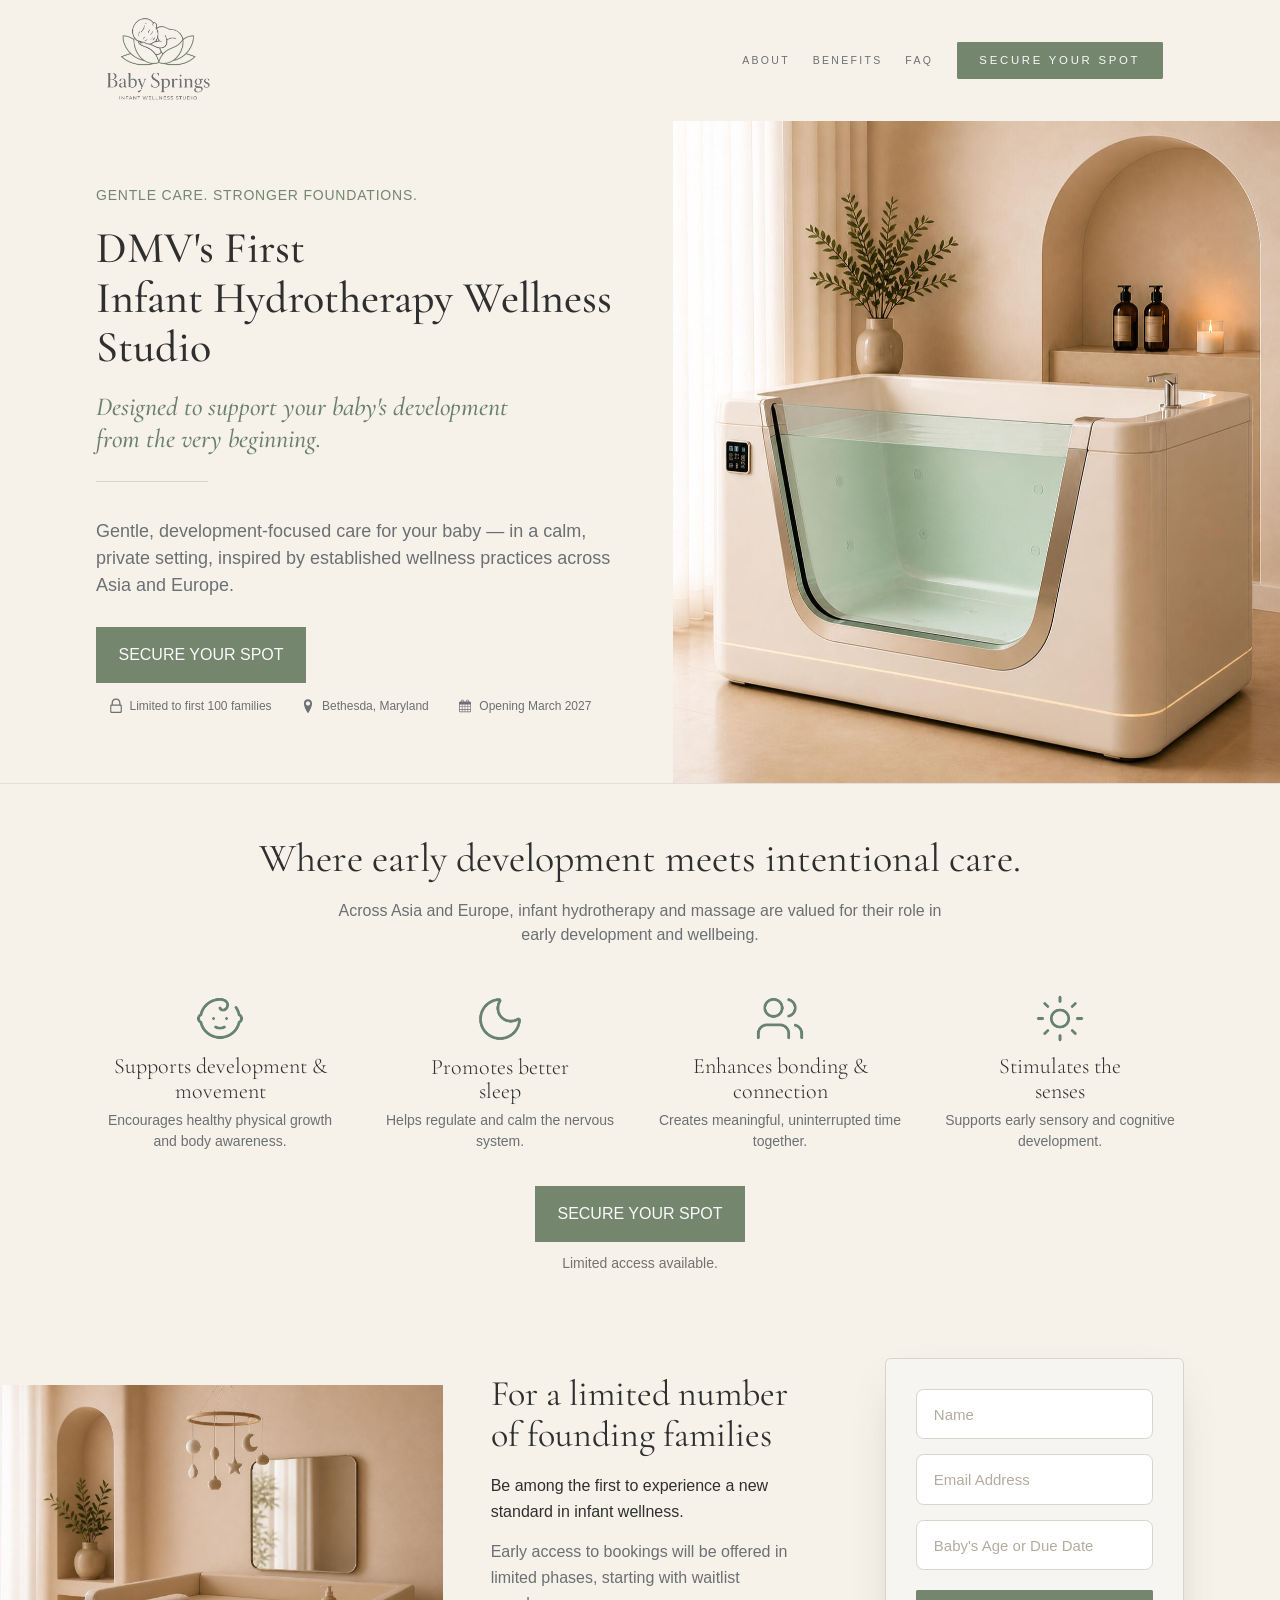
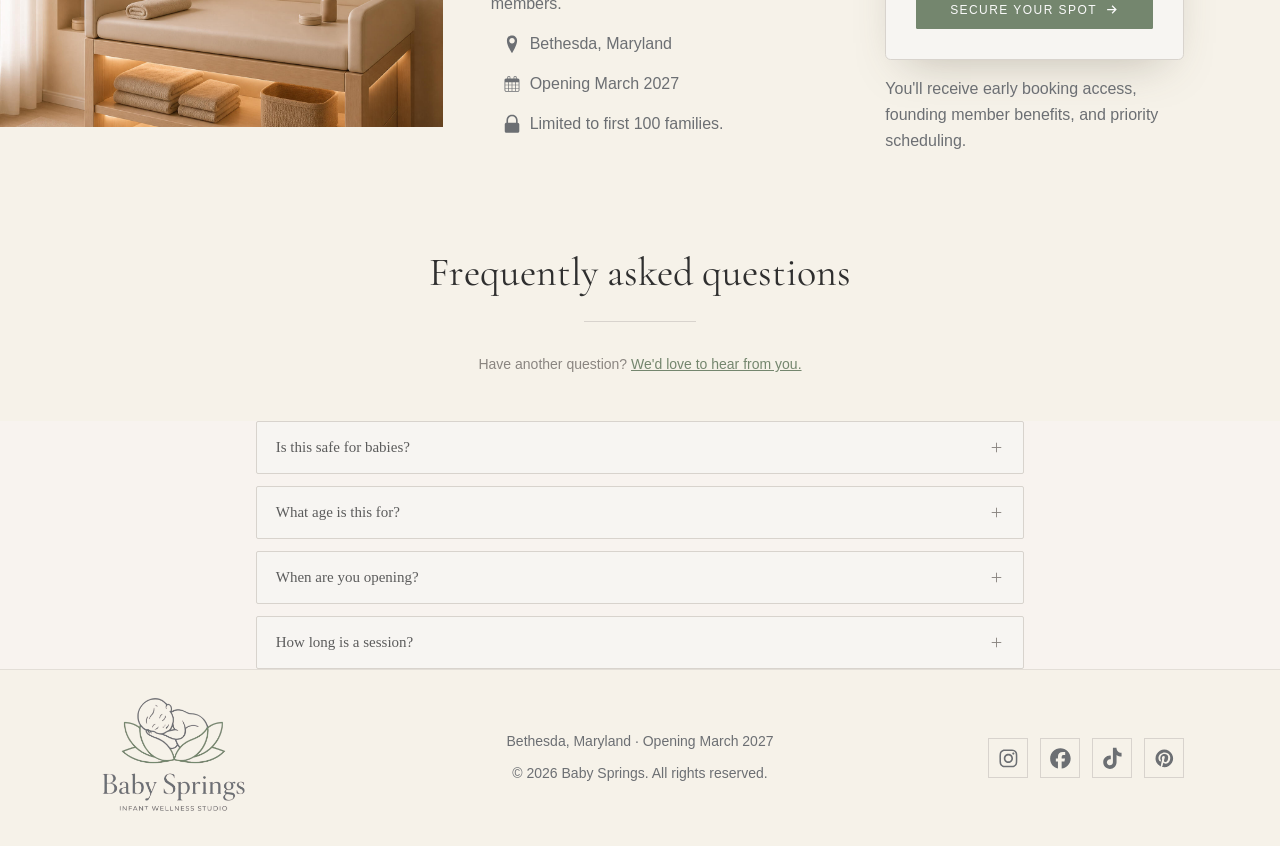
==== commit 1e0252bf: "Replace waitlist form with the proven implementation from the static site The Carrd-native date-pick" ====
--- a/index.html
+++ b/index.html
@@ -18,30 +18,8 @@
 		y=l.getElementsByTagName(r)[0];y.parentNode.insertBefore(t,y);
 		})(window, document, "clarity", "script", "wqiiqhjcs1");
 		</script><!-- mnbnbxmbzxmncbzxc -->
-		<!-- qweoqwupeoiqwuewqe --><!-- Google Tag Manager -->
-		<script>(function(w,d,s,l,i){w[l]=w[l]||[];w[l].push({'gtm.start':
-		new Date().getTime(),event:'gtm.js'});var f=d.getElementsByTagName(s)[0],
-		j=d.createElement(s),dl=l!='dataLayer'?'&l='+l:'';j.async=true;j.src=
-		'https://www.googletagmanager.com/gtm.js?id='+i+dl;f.parentNode.insertBefore(j,f);
-		})(window,document,'script','dataLayer','GTM-PTFVF8CM');</script>
-		<!-- End Google Tag Manager --><!-- mnbnbxmbzxmncbzxc -->
-		<!-- qweoqwupeoiqwuewqe --><!-- Google Tag Manager -->
-		<script>(function(w,d,s,l,i){w[l]=w[l]||[];w[l].push({'gtm.start':
-		new Date().getTime(),event:'gtm.js'});var f=d.getElementsByTagName(s)[0],
-		j=d.createElement(s),dl=l!='dataLayer'?'&l='+l:'';j.async=true;j.src=
-		'https://www.googletagmanager.com/gtm.js?id='+i+dl;f.parentNode.insertBefore(j,f);
-		})(window,document,'script','dataLayer','GTM-PTFVF8CM');</script>
-		<!-- End Google Tag Manager --><!-- mnbnbxmbzxmncbzxc -->
 	</head>
 	<body class="is-loading">
-		<!-- qweoqwupeoiqwuewqe --><!-- Google Tag Manager (noscript) -->
-		<noscript><iframe src="https://www.googletagmanager.com/ns.html?id=GTM-PTFVF8CM"
-		height="0" width="0" style="display:none;visibility:hidden"></iframe></noscript>
-		<!-- End Google Tag Manager (noscript) --><!-- mnbnbxmbzxmncbzxc -->
-		<!-- qweoqwupeoiqwuewqe --><!-- Google Tag Manager (noscript) -->
-		<noscript><iframe src="https://www.googletagmanager.com/ns.html?id=GTM-PTFVF8CM"
-		height="0" width="0" style="display:none;visibility:hidden"></iframe></noscript>
-		<!-- End Google Tag Manager (noscript) --><!-- mnbnbxmbzxmncbzxc -->
 		<div class="site-wrapper">
 			<div class="site-main" role="main">
 				<div class="inner">
@@ -425,27 +403,86 @@
 										</ul>
 									</div>
 									<div>
-										<form enctype="multipart/form-data" id="form02" method="post" action="#" class="form-component instance-2">
-											<div class="inner">
-												<div class="field" data-type="text">
-													<input type="text" name="name" id="form02-name" placeholder="Name" maxlength="256" required />
-												</div>
-												<div class="field" data-type="email">
-													<input type="email" name="email" id="form02-email" placeholder="Email Address" maxlength="128" required />
-												</div>
-												<div class="field" data-type="date">
-													<div class="date" data-placeholder="Baby&#039;s Age or Due Date" data-format="long" data-value="" tabindex="-1">
-														<input type="date" name="baby_age_or_due_date" id="form02-baby_age_or_due_date" required tabindex="-1" />
-														<button tabindex="-1" type="button" class="select"><svg aria-labelledby="form02-baby_age_or_due_date-select-icon-title"><title id="form02-baby_age_or_due_date-select-icon-title">Date Picker</title><use xlink:href="assets/icons.svg#calendar"></use></svg></button>
-													</div>
-												</div>
-												<div class="actions">
-													<button type="submit">Secure Your Spot</button>
-												</div>
+										<form class="bs-wl-form" id="form02" novalidate>
+											<!-- qweoqwupeoiqwuewqe --><!-- Baby Springs — Waitlist Form (ported from the working static-site version) -->
+											<style>
+											.bs-wl-form {
+											font-size: 15px;
+											font-family: Arial, sans-serif;
+											background: #f7f5f2;
+											border: 1px solid #d8d3cd;
+											border-radius: 0.375em;
+											padding: 2em;
+											box-shadow: 0 1.25em 3em -1.25em rgba(90,80,60,.35);
+											}
+											.bs-wl-field { position: relative; margin-bottom: 1em; }
+											.bs-wl-field input {
+											width: 100%;
+											padding: 1.05em 1.1em;
+											border: 1px solid #d8d3cd;
+											border-radius: 0.5em;
+											background: #fff;
+											font-family: inherit;
+											font-size: 1em;
+											color: #2f2f2f;
+											transition: border-color .3s, box-shadow .3s;
+											}
+											.bs-wl-field input::placeholder { color: #b3ad9f; }
+											.bs-wl-field input:focus {
+											outline: none;
+											border-color: #74866E;
+											box-shadow: 0 0 0 0.1875em rgba(116,134,110,.18);
+											}
+											.bs-wl-btn {
+											width: 100%;
+											margin-top: .4em;
+											display: inline-flex;
+											align-items: center;
+											justify-content: center;
+											gap: .6em;
+											padding: 1em 1.2em;
+											border: 0;
+											border-radius: 0.125em;
+											background: #74866E;
+											color: #fafafa;
+											font-family: inherit;
+											font-size: .8em;
+											font-weight: 400;
+											letter-spacing: .12em;
+											text-transform: uppercase;
+											cursor: pointer;
+											transition: background-color .2s ease;
+											}
+											.bs-wl-btn:hover { background: #5f7e6e; }
+											.bs-wl-btn:disabled { opacity: .7; cursor: not-allowed; }
+											.bs-wl-error { display: none; font-size: .85em; color: #b3453a; margin-top: .9em; text-align: center; }
+											.bs-wl-error.show { display: block; }
+											.bs-wl-success { display: none; text-align: center; padding: 1em 0; }
+											.bs-wl-success.show { display: block; }
+											.bs-wl-success .bs-wl-check {
+											width: 3.2em; height: 3.2em; margin: 0 auto .8em;
+											border-radius: 50%; background: #74866E;
+											display: flex; align-items: center; justify-content: center;
+											}
+											.bs-wl-success .bs-wl-check svg { width: 1.6em; height: 1.6em; color: #fff; }
+											.bs-wl-success h3 { font-family: 'Cormorant Garamond', serif; font-weight: 500; font-size: 1.6em; color: #2f2f2f; margin-bottom: .4em; }
+											.bs-wl-note { font-size: .86em; color: #6C6F73; margin-top: 1em; text-align: center; }
+											</style>
+											<div class="bs-wl-inner">
+												<div class="bs-wl-field"><input type="text" name="name" id="form02-name" placeholder="Name" required /></div>
+												<div class="bs-wl-field"><input type="email" name="email" id="form02-email" placeholder="Email Address" required /></div>
+												<div class="bs-wl-field"><input type="text" name="baby_age_or_due_date" id="form02-baby_age_or_due_date" placeholder="Baby&#039;s Age or Due Date" /></div>
+												<button class="bs-wl-btn" type="submit" id="form02-submitBtn">
+													<span class="bs-wl-btn-label">Secure Your Spot</span>
+													<svg width="15" height="15" viewBox="0 0 24 24" fill="none" stroke="currentColor" stroke-width="2"><path d="M5 12h14M13 6l6 6-6 6"/></svg>
+												</button>
+												<p class="bs-wl-error" id="form02-error" role="alert"></p>
 											</div>
-											<input type="hidden" name="id" value="form02" />
-											<input type="hidden" name="g" id="form02-g" value="Um8kBy" />
-											<input type="hidden" name="fields" id="form02-fields" value="$first_name,baby_age_or_due_date" />
+											<div class="bs-wl-success" id="form02-success">
+												<div class="bs-wl-check"><svg viewBox="0 0 24 24" fill="none" stroke="currentColor" stroke-width="2.4"><path d="M5 13l4 4L19 7"/></svg></div>
+												<h3>You&#039;re on the list.</h3>
+												<p class="bs-wl-note">Welcome, founding family. We&#039;ll be in touch with your early access details soon.</p>
+											</div>
 										</form>
 										<p id="text22" class="text-component instance-22">You&#39;ll receive early booking access, founding member benefits, and priority scheduling.</p>
 									</div>
@@ -461,27 +498,22 @@
 										</div>
 									</div>
 									<div>
-										<form enctype="multipart/form-data" id="form03" method="post" action="#" class="form-component instance-3">
-											<div class="inner">
-												<div class="field" data-type="text">
-													<input type="text" name="name" id="form03-name" placeholder="Name" maxlength="256" required />
-												</div>
-												<div class="field" data-type="email">
-													<input type="email" name="email" id="form03-email" placeholder="Email Address" maxlength="128" required />
-												</div>
-												<div class="field" data-type="date">
-													<div class="date" data-placeholder="Baby&#039;s Age or Due Date" data-format="long" data-value="" tabindex="-1">
-														<input type="date" name="baby_age_or_due_date" id="form03-baby_age_or_due_date" required tabindex="-1" />
-														<button tabindex="-1" type="button" class="select"><svg aria-labelledby="form03-baby_age_or_due_date-select-icon-title"><title id="form03-baby_age_or_due_date-select-icon-title">Date Picker</title><use xlink:href="assets/icons.svg#calendar"></use></svg></button>
-													</div>
-												</div>
-												<div class="actions">
-													<button type="submit">Secure Your Spot</button>
-												</div>
+										<form class="bs-wl-form" id="form03" novalidate>
+											<div class="bs-wl-inner">
+												<div class="bs-wl-field"><input type="text" name="name" id="form03-name" placeholder="Name" required /></div>
+												<div class="bs-wl-field"><input type="email" name="email" id="form03-email" placeholder="Email Address" required /></div>
+												<div class="bs-wl-field"><input type="text" name="baby_age_or_due_date" id="form03-baby_age_or_due_date" placeholder="Baby&#039;s Age or Due Date" /></div>
+												<button class="bs-wl-btn" type="submit" id="form03-submitBtn">
+													<span class="bs-wl-btn-label">Secure Your Spot</span>
+													<svg width="15" height="15" viewBox="0 0 24 24" fill="none" stroke="currentColor" stroke-width="2"><path d="M5 12h14M13 6l6 6-6 6"/></svg>
+												</button>
+												<p class="bs-wl-error" id="form03-error" role="alert"></p>
 											</div>
-											<input type="hidden" name="id" value="form03" />
-											<input type="hidden" name="g" id="form03-g" value="Um8kBy" />
-											<input type="hidden" name="fields" id="form03-fields" value="$first_name,baby_age_or_due_date" />
+											<div class="bs-wl-success" id="form03-success">
+												<div class="bs-wl-check"><svg viewBox="0 0 24 24" fill="none" stroke="currentColor" stroke-width="2.4"><path d="M5 13l4 4L19 7"/></svg></div>
+												<h3>You&#039;re on the list.</h3>
+												<p class="bs-wl-note">Welcome, founding family. We&#039;ll be in touch with your early access details soon.</p>
+											</div>
 										</form>
 										<p id="text29" class="text-component instance-29">You&#39;ll receive early booking access, founding member benefits, and priority scheduling.</p>
 									</div>
@@ -793,20 +825,154 @@
 			</div>
 		</div>
 		<script src="assets/main.js"></script>
-		<!-- qweoqwupeoiqwuewqe --><script>
-		document.addEventListener('DOMContentLoaded', function() {
-		const form = document.getElementById('form02');
-		if (form) {
-		form.addEventListener('submit', function() {
-		window.dataLayer = window.dataLayer || [];
-		window.dataLayer.push({
-		event: 'submit_form',
-		form_id: 'form02',
-		form_name: 'Secure Your Spot'
+		<!-- qweoqwupeoiqwuewqe --><!-- Baby Springs — Klaviyo waitlist subscribe (Client Subscribe Profiles API) -->
+		<script>
+		(function () {
+		'use strict';
+
+		var KLAVIYO_LIST_ID = 'Um8kBy';
+		var KLAVIYO_PUBLIC_API_KEY = 'Sqxup7';
+		var KLAVIYO_API_REVISION = '2026-04-15';
+		var KLAVIYO_SUBSCRIBE_URL = 'https://a.klaviyo.com/client/subscriptions/?company_id=' + encodeURIComponent(KLAVIYO_PUBLIC_API_KEY);
+		var EMAIL_RE = /^[^\s@]+@[^\s@]+\.[^\s@]+$/;
+
+		function setupWaitlistForm(form) {
+		if (!form) return;
+
+		var formInner = form.querySelector('.bs-wl-inner');
+		var successEl = form.querySelector('.bs-wl-success');
+		var errorEl = form.querySelector('.bs-wl-error');
+		var submitBtn = form.querySelector('.bs-wl-btn');
+		var btnLabel = submitBtn.querySelector('.bs-wl-btn-label');
+		var defaultLabel = btnLabel.textContent;
+		var isSubmitting = false;
+
+		// Looks up a field by trying several likely name/id variants, so this
+		// script keeps working even if the HTML field names change later.
+		function findField(candidates) {
+		for (var i = 0; i < candidates.length; i++) {
+		var el = form.querySelector('[name="' + candidates[i] + '"]') || form.querySelector('#' + candidates[i]);
+		if (el) return el;
+		}
+		return null;
+		}
+
+		function setLabel(text) {
+		btnLabel.textContent = text;
+		}
+		function showError(message) {
+		errorEl.textContent = message;
+		errorEl.classList.add('show');
+		}
+		function clearError() {
+		errorEl.textContent = '';
+		errorEl.classList.remove('show');
+		}
+
+		form.addEventListener('submit', function (e) {
+		e.preventDefault();
+		if (isSubmitting) return;
+		clearError();
+
+		var nameField = findField(['name', 'full_name', 'fullname', 'customer_name']);
+		var emailField = findField(['email', 'email_address']);
+		var babyField = findField(['baby_age_or_due_date', 'baby', 'baby_age', 'due_date', 'dob']);
+
+		var name = nameField ? nameField.value.trim() : '';
+		var email = emailField ? emailField.value.trim() : '';
+		var babyAge = babyField ? babyField.value.trim() : '';
+
+		if (!name) {
+		showError('Please enter your name.');
+		if (nameField) nameField.focus();
+		return;
+		}
+		if (!email) {
+		showError('Please enter your email address.');
+		if (emailField) emailField.focus();
+		return;
+		}
+		if (!EMAIL_RE.test(email)) {
+		showError('Please enter a valid email address.');
+		if (emailField) emailField.focus();
+		return;
+		}
+
+		isSubmitting = true;
+		submitBtn.disabled = true;
+		setLabel('Submitting...');
+
+		var payload = {
+		data: {
+		type: 'subscription',
+		attributes: {
+		profile: {
+		data: {
+		type: 'profile',
+		attributes: {
+		email: email,
+		properties: {
+		full_name: name,
+		baby_age: babyAge
+		}
+		},
+		subscriptions: {
+		email: { marketing: { consent: 'SUBSCRIBED' } }
+		}
+		}
+		}
+		},
+		relationships: {
+		list: { data: { type: 'list', id: KLAVIYO_LIST_ID } }
+		}
+		}
+		};
+
+		fetch(KLAVIYO_SUBSCRIBE_URL, {
+		method: 'POST',
+		headers: {
+		'Content-Type': 'application/json',
+		Accept: 'application/json',
+		revision: KLAVIYO_API_REVISION
+		},
+		body: JSON.stringify(payload)
+		})
+		.then(function (response) {
+		if (!response.ok) {
+		return response.json().catch(function () { return null; }).then(function (errJson) {
+		var detail = 'Klaviyo responded with status ' + response.status;
+		if (errJson && errJson.errors && errJson.errors[0] && errJson.errors[0].detail) {
+		detail = errJson.errors[0].detail;
+		}
+		throw new Error(detail);
+		});
+		}
+
+		setLabel("You're on the waitlist!");
+		form.reset();
+		formInner.style.display = 'none';
+		successEl.classList.add('show');
+		})
+		.catch(function (err) {
+		console.error('Klaviyo subscribe failed:', err);
+		setLabel('Please try again.');
+		showError('Something went wrong — please try again in a moment.');
+		})
+		.finally(function () {
+		isSubmitting = false;
+		submitBtn.disabled = false;
+		setTimeout(function () {
+		if (formInner.style.display !== 'none') setLabel(defaultLabel);
+		}, 2500);
 		});
 		});
 		}
+
+		document.addEventListener('DOMContentLoaded', function () {
+		setupWaitlistForm(document.getElementById('form02'));
+		setupWaitlistForm(document.getElementById('form03'));
 		});
+		})();
 		</script><!-- mnbnbxmbzxmncbzxc -->
 	</body>
 </html>
